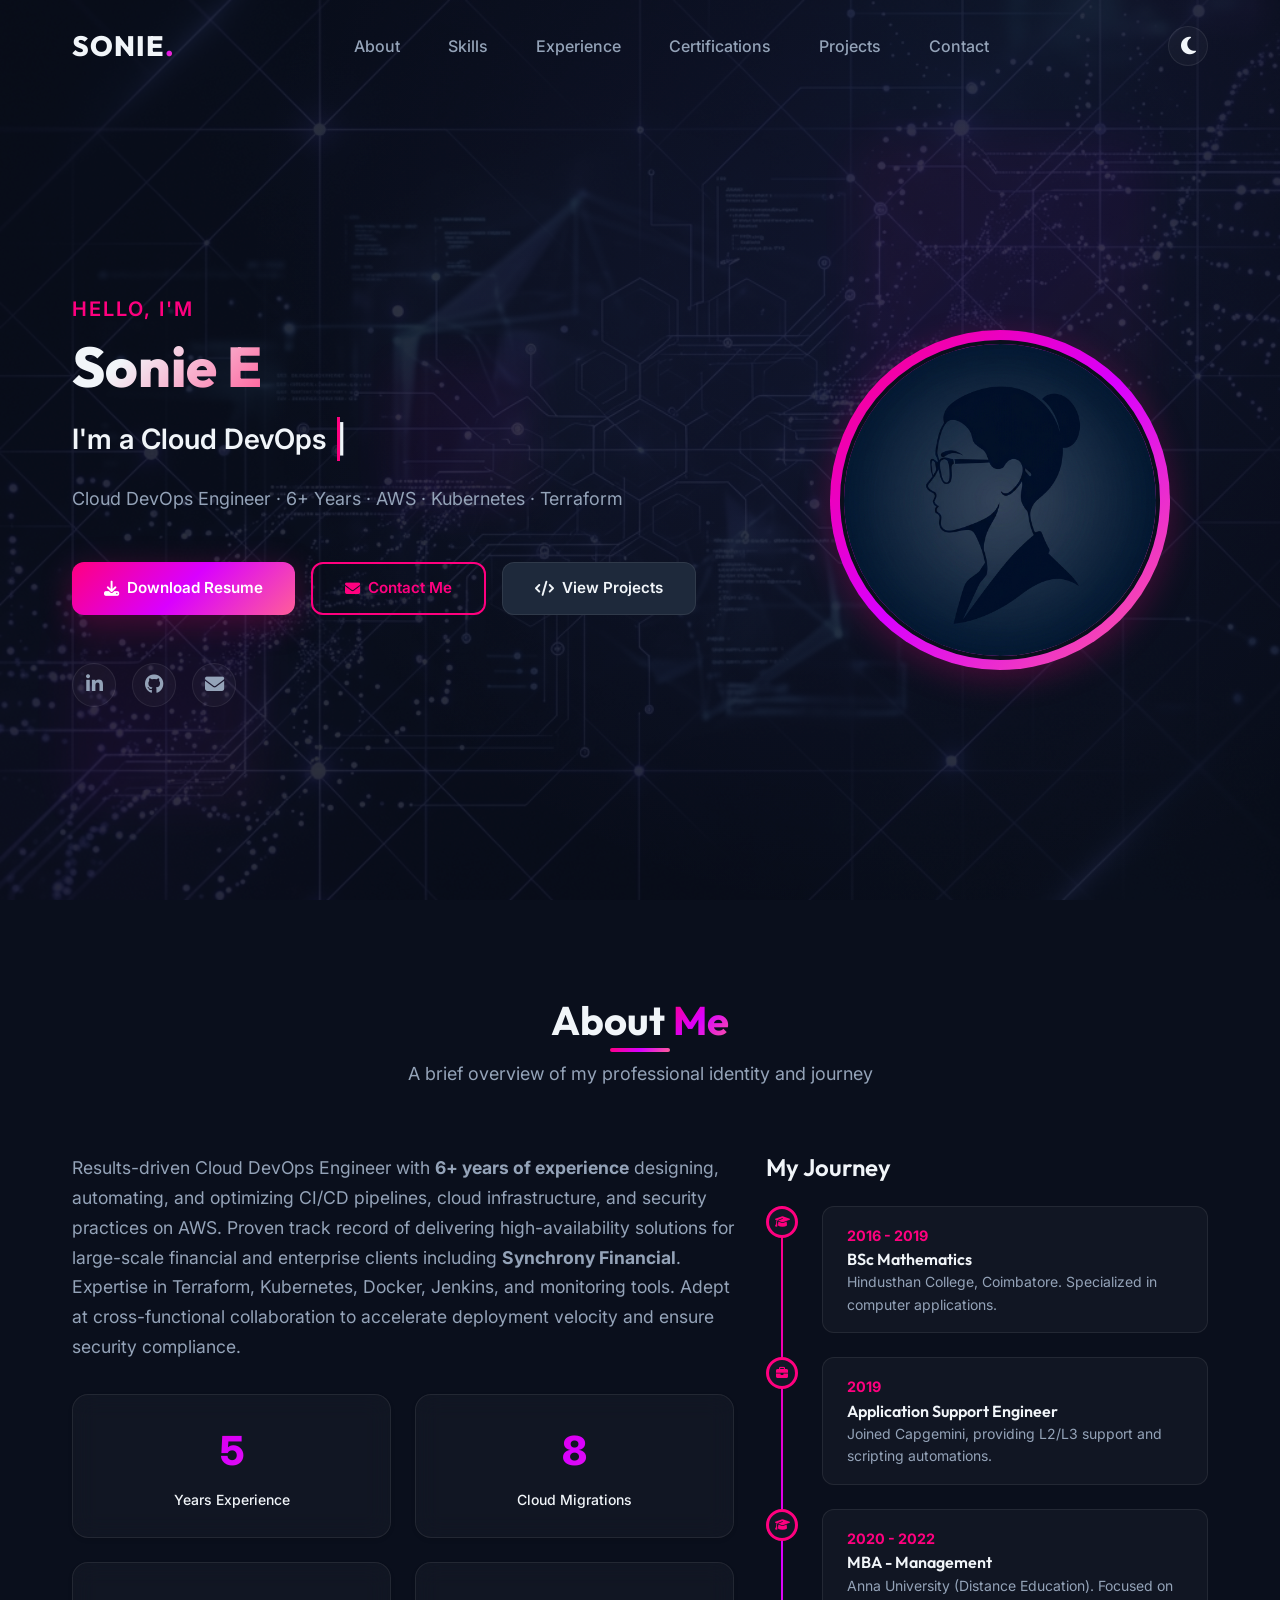
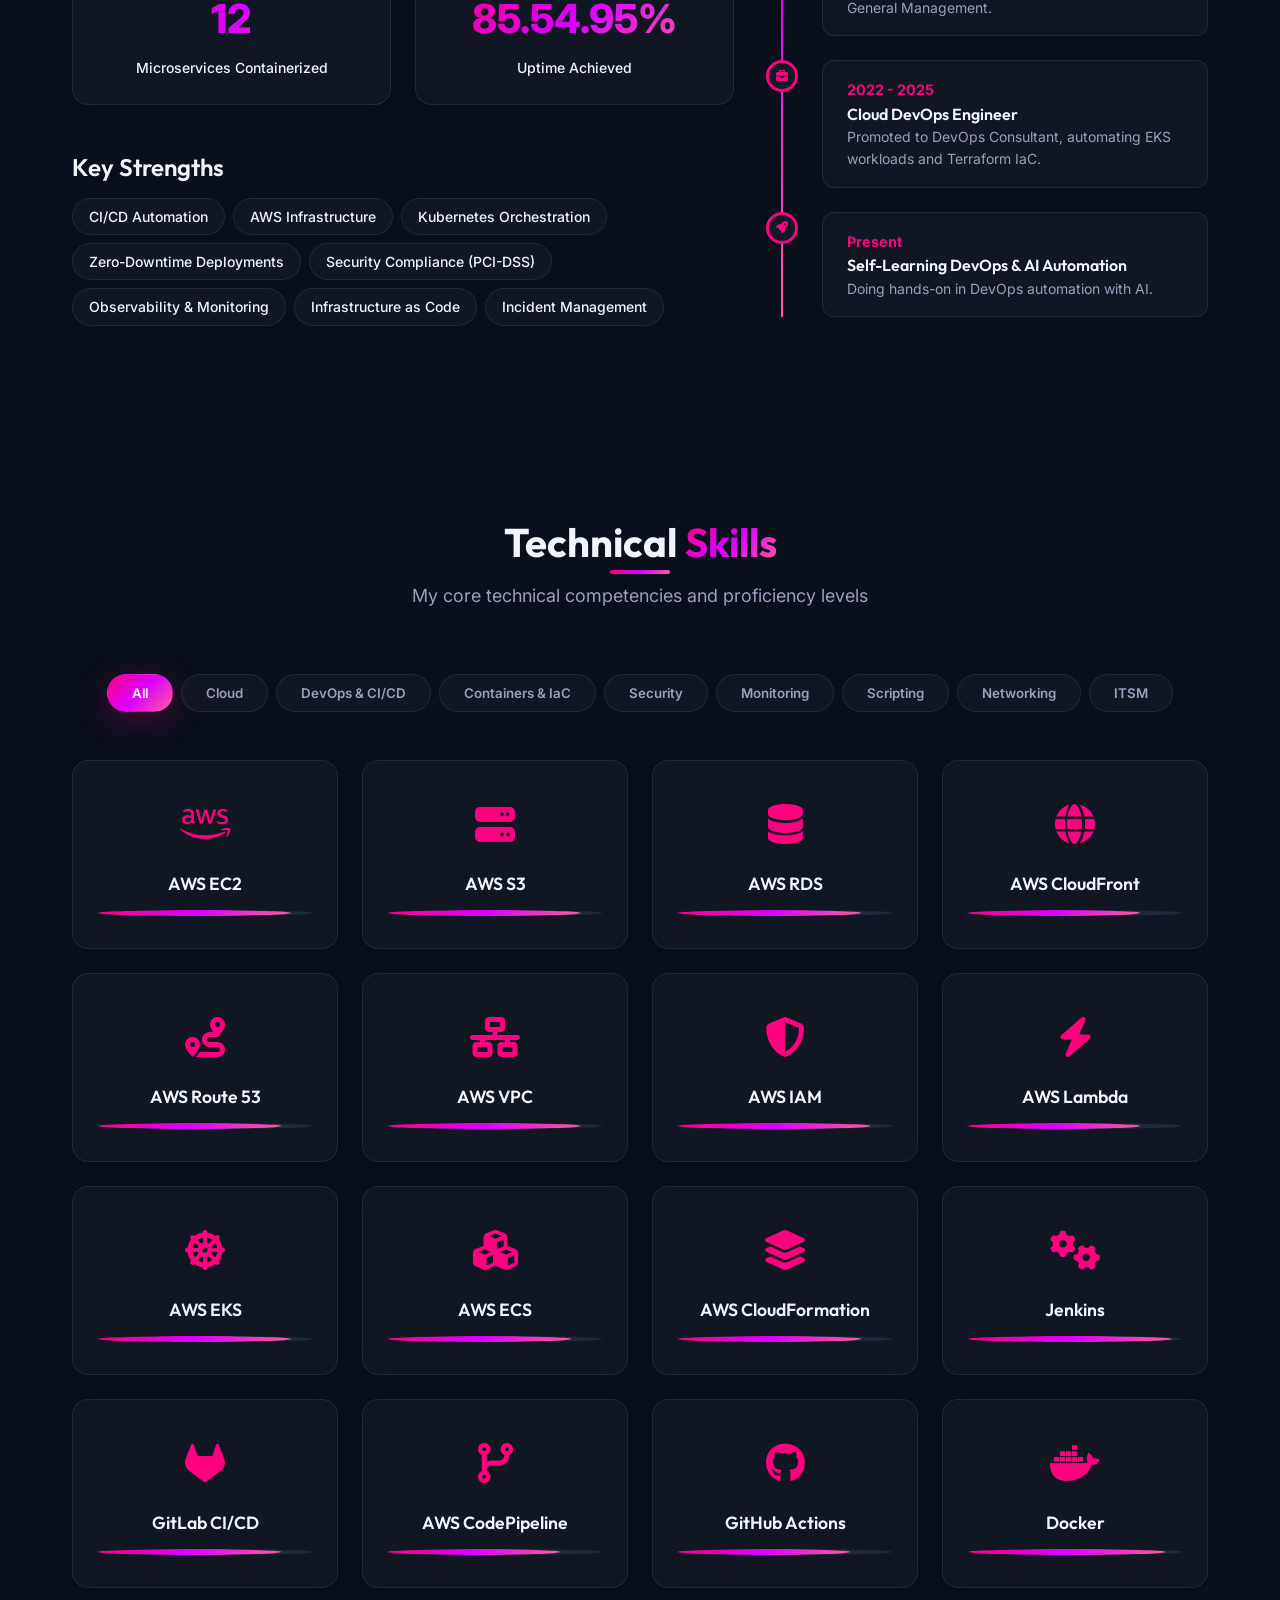
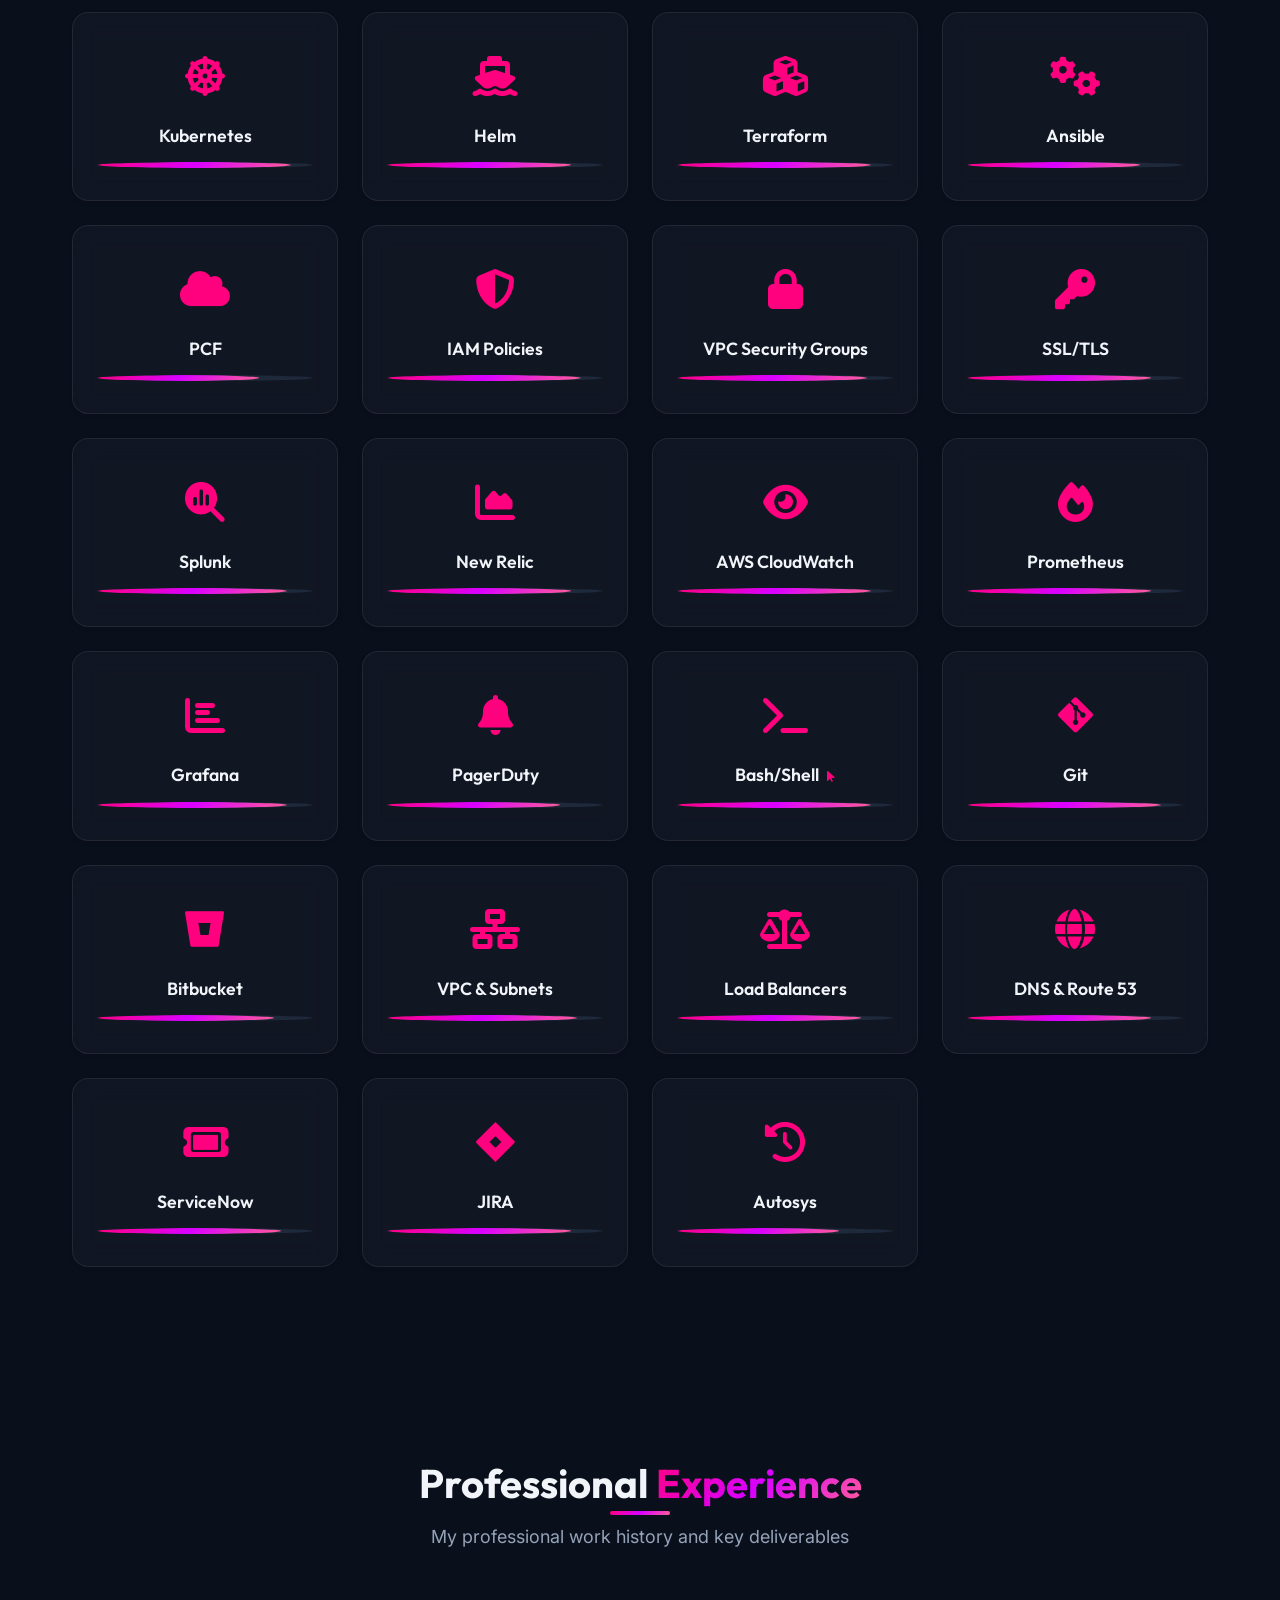
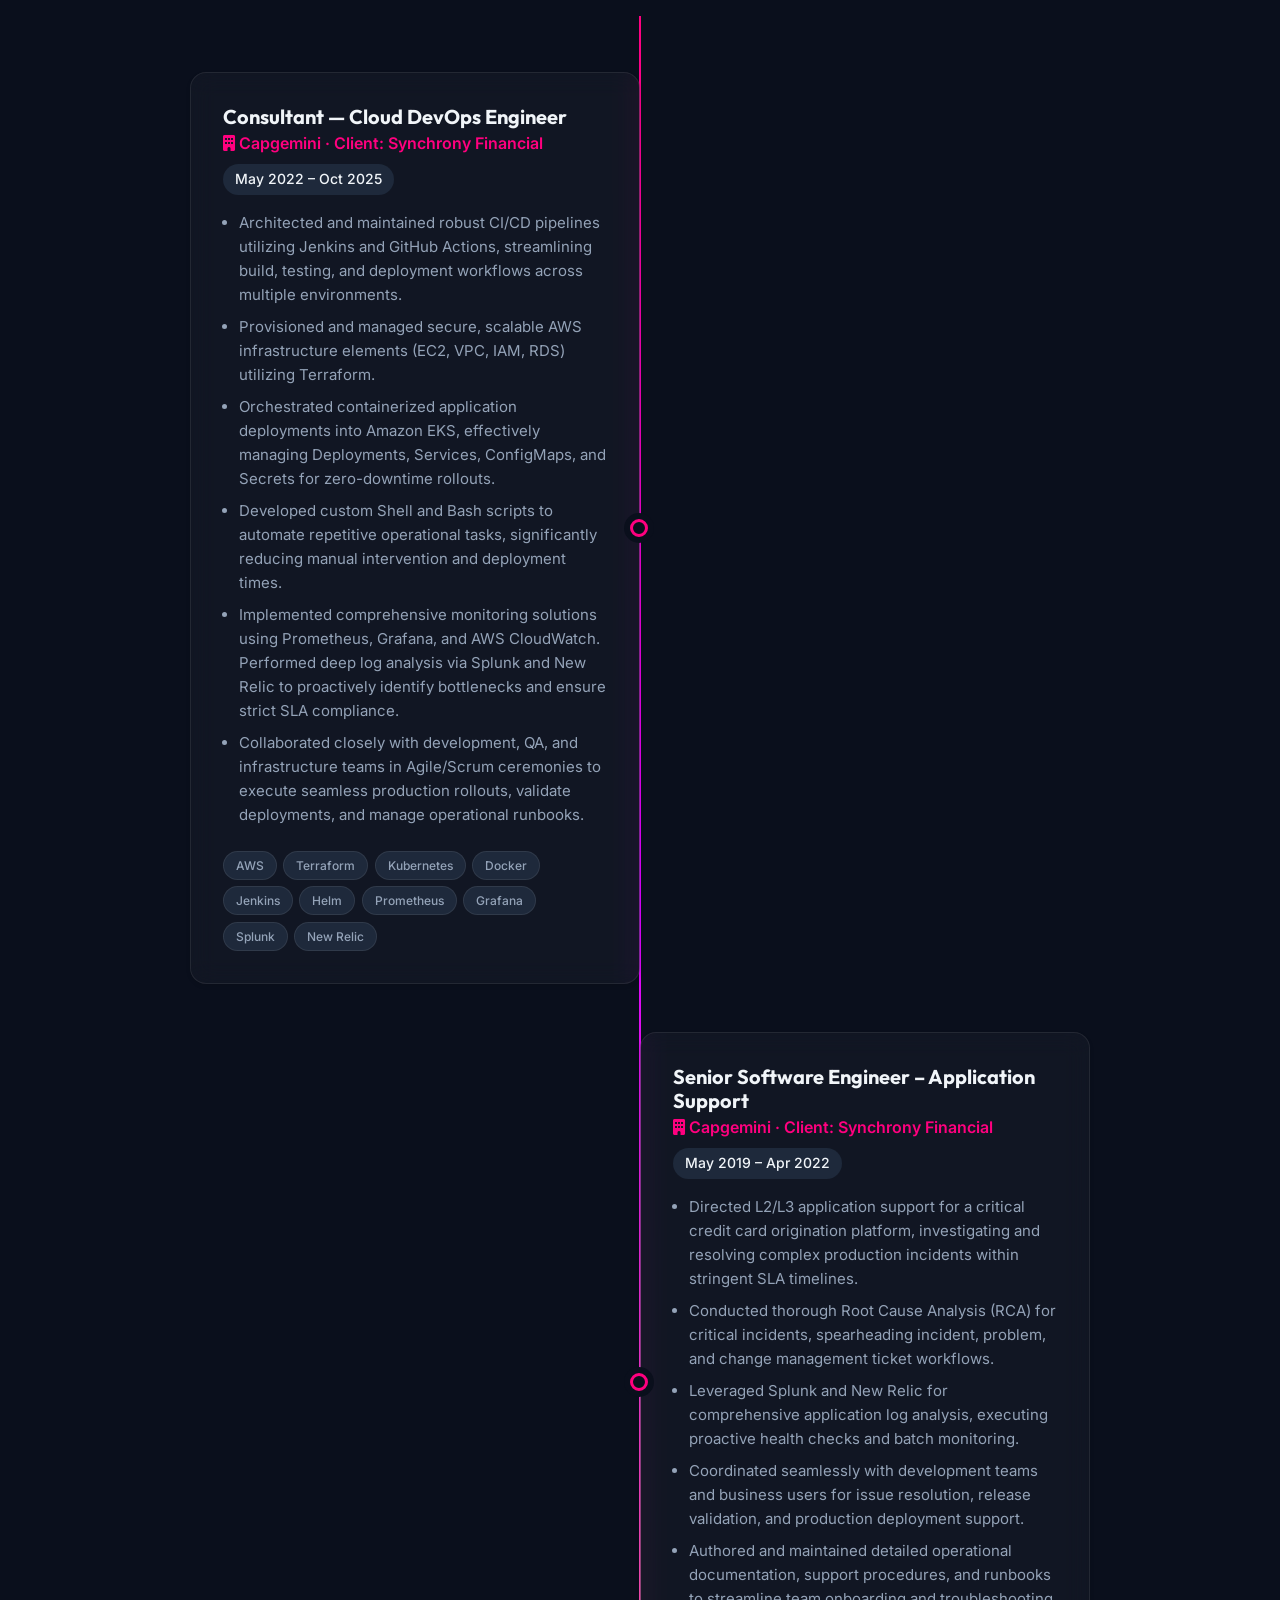
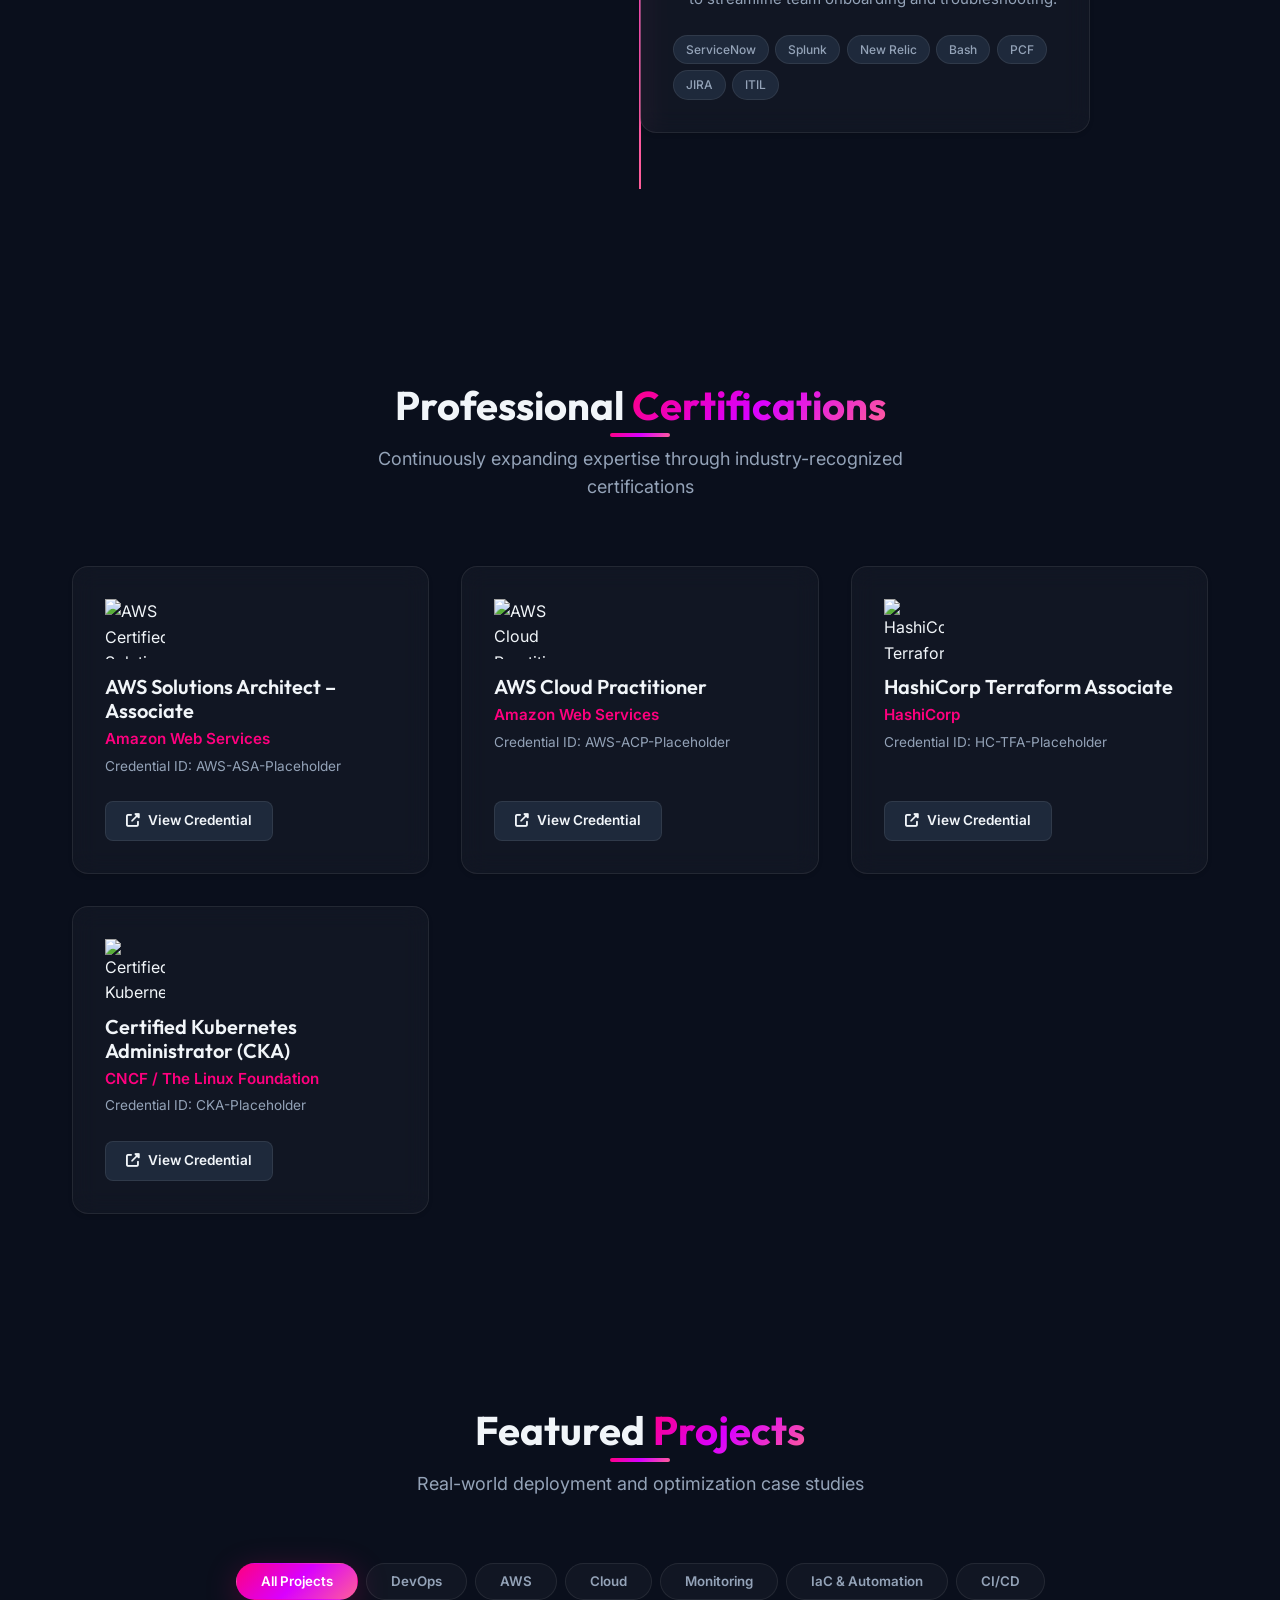
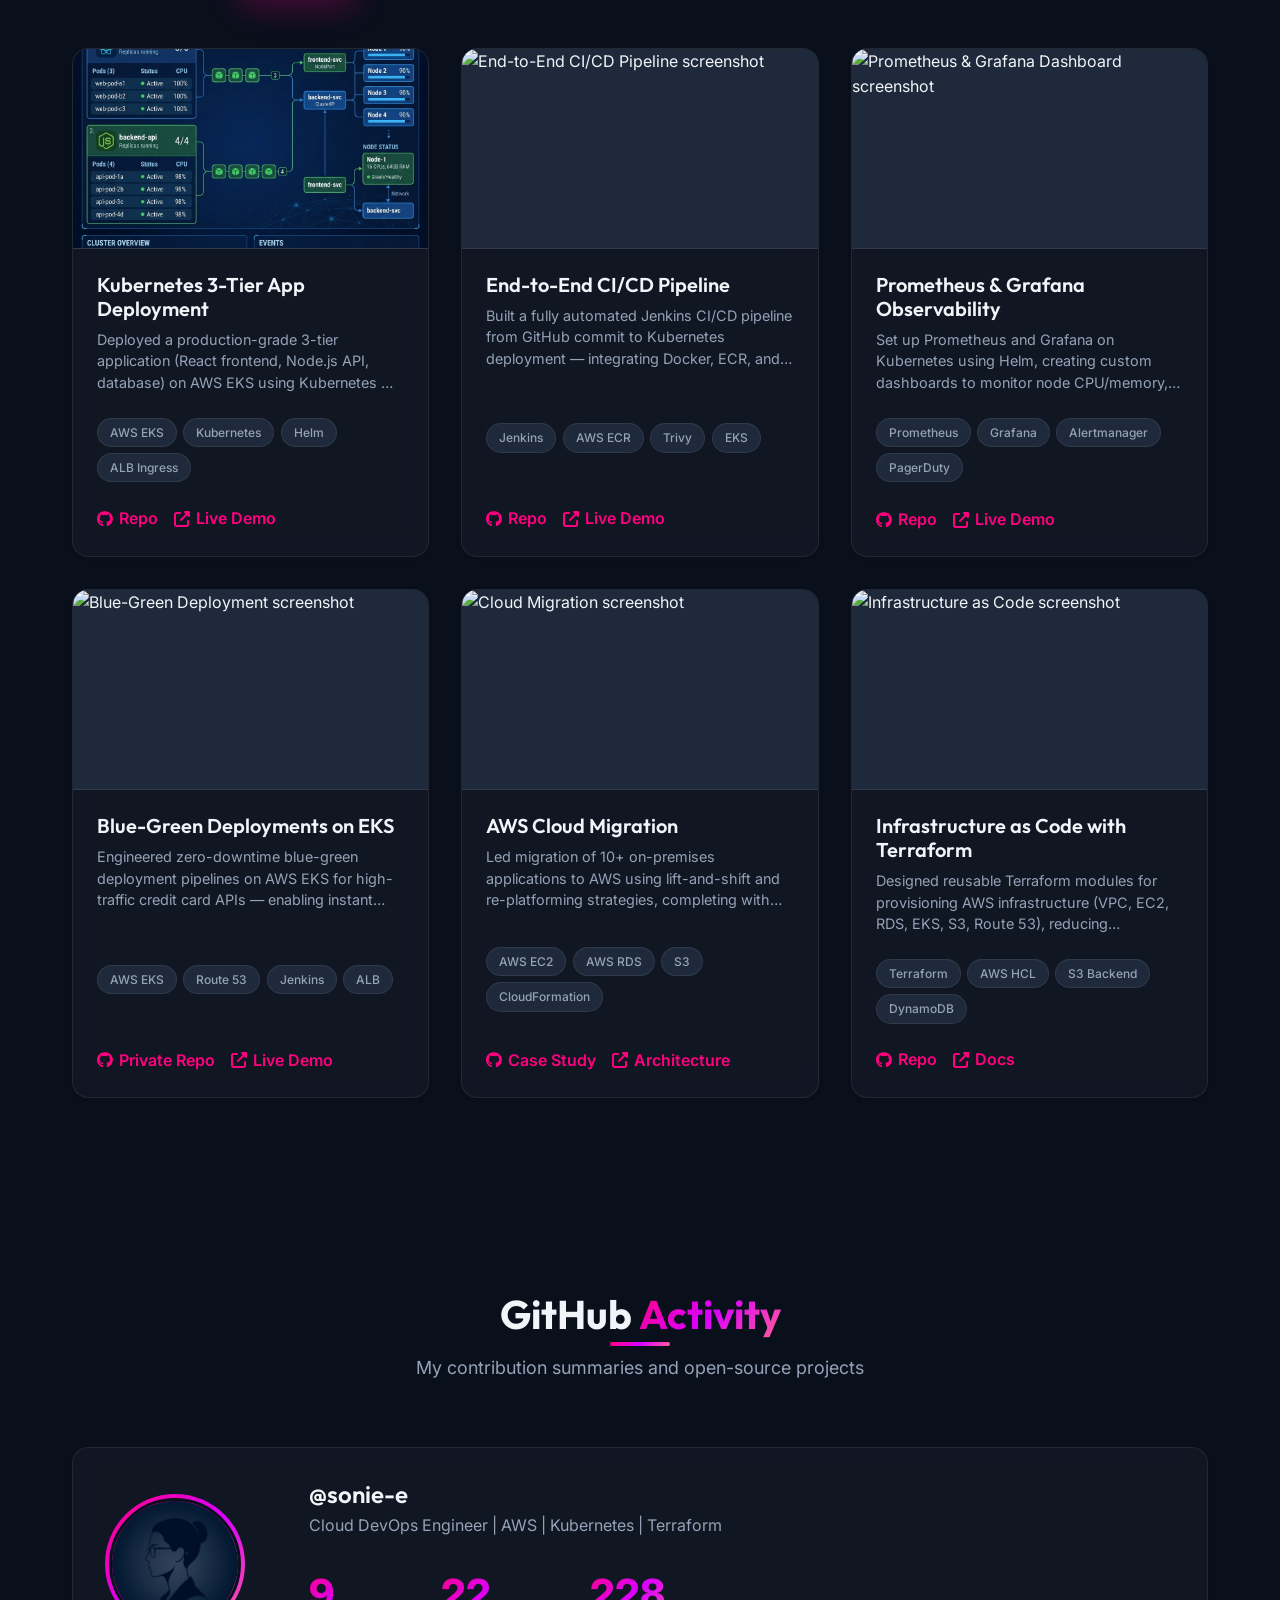
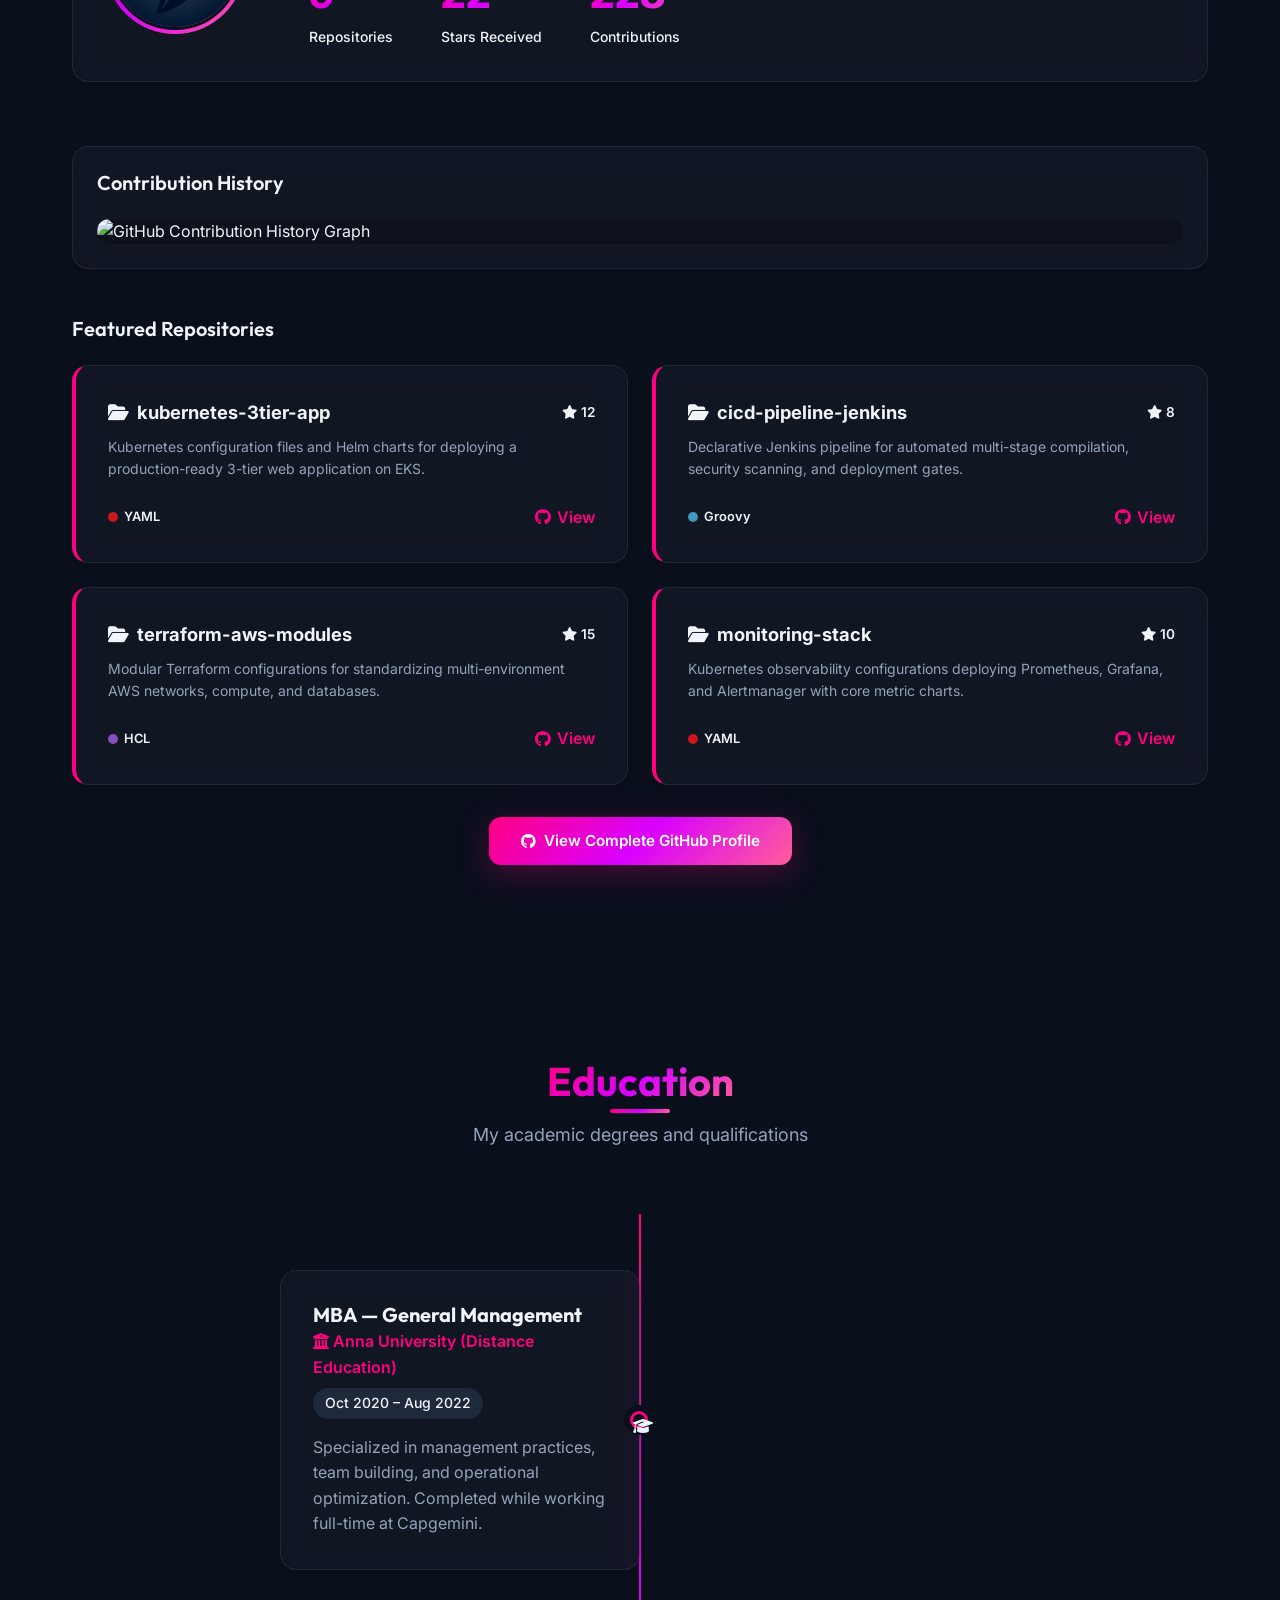
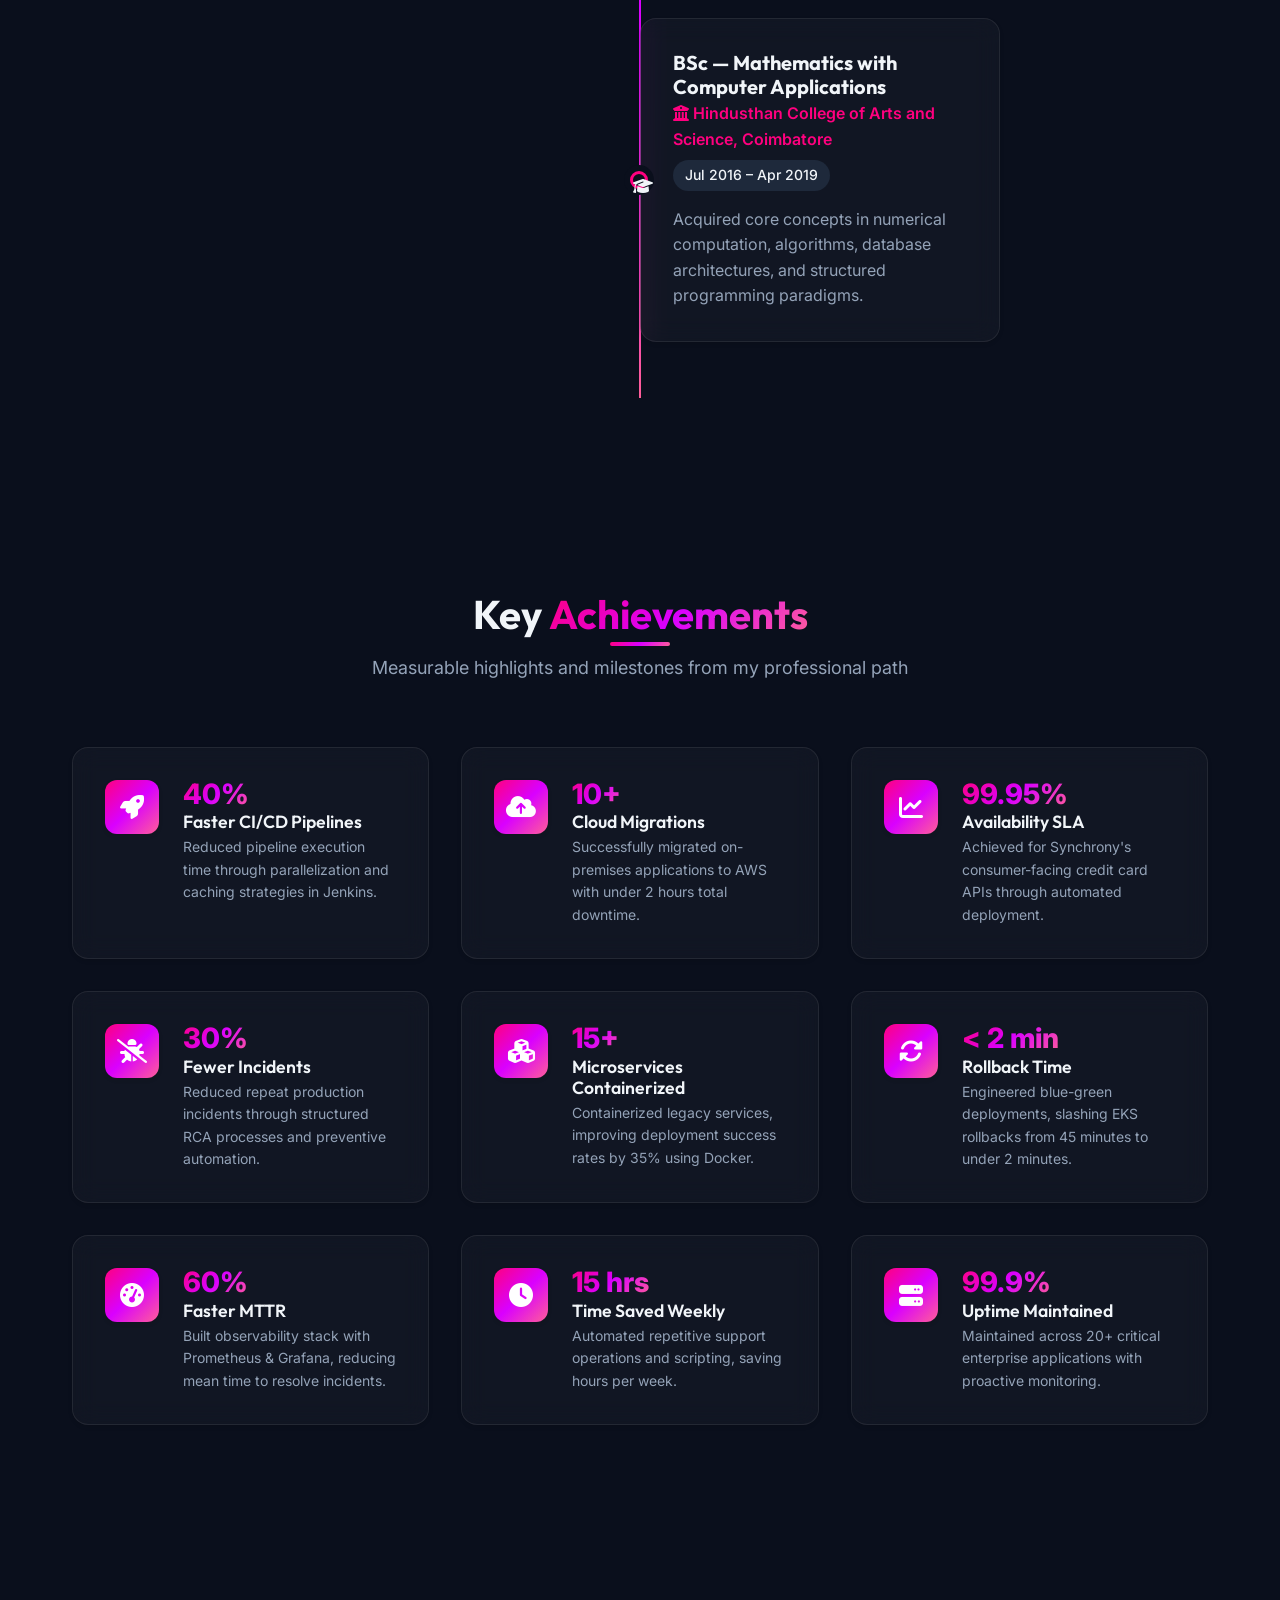
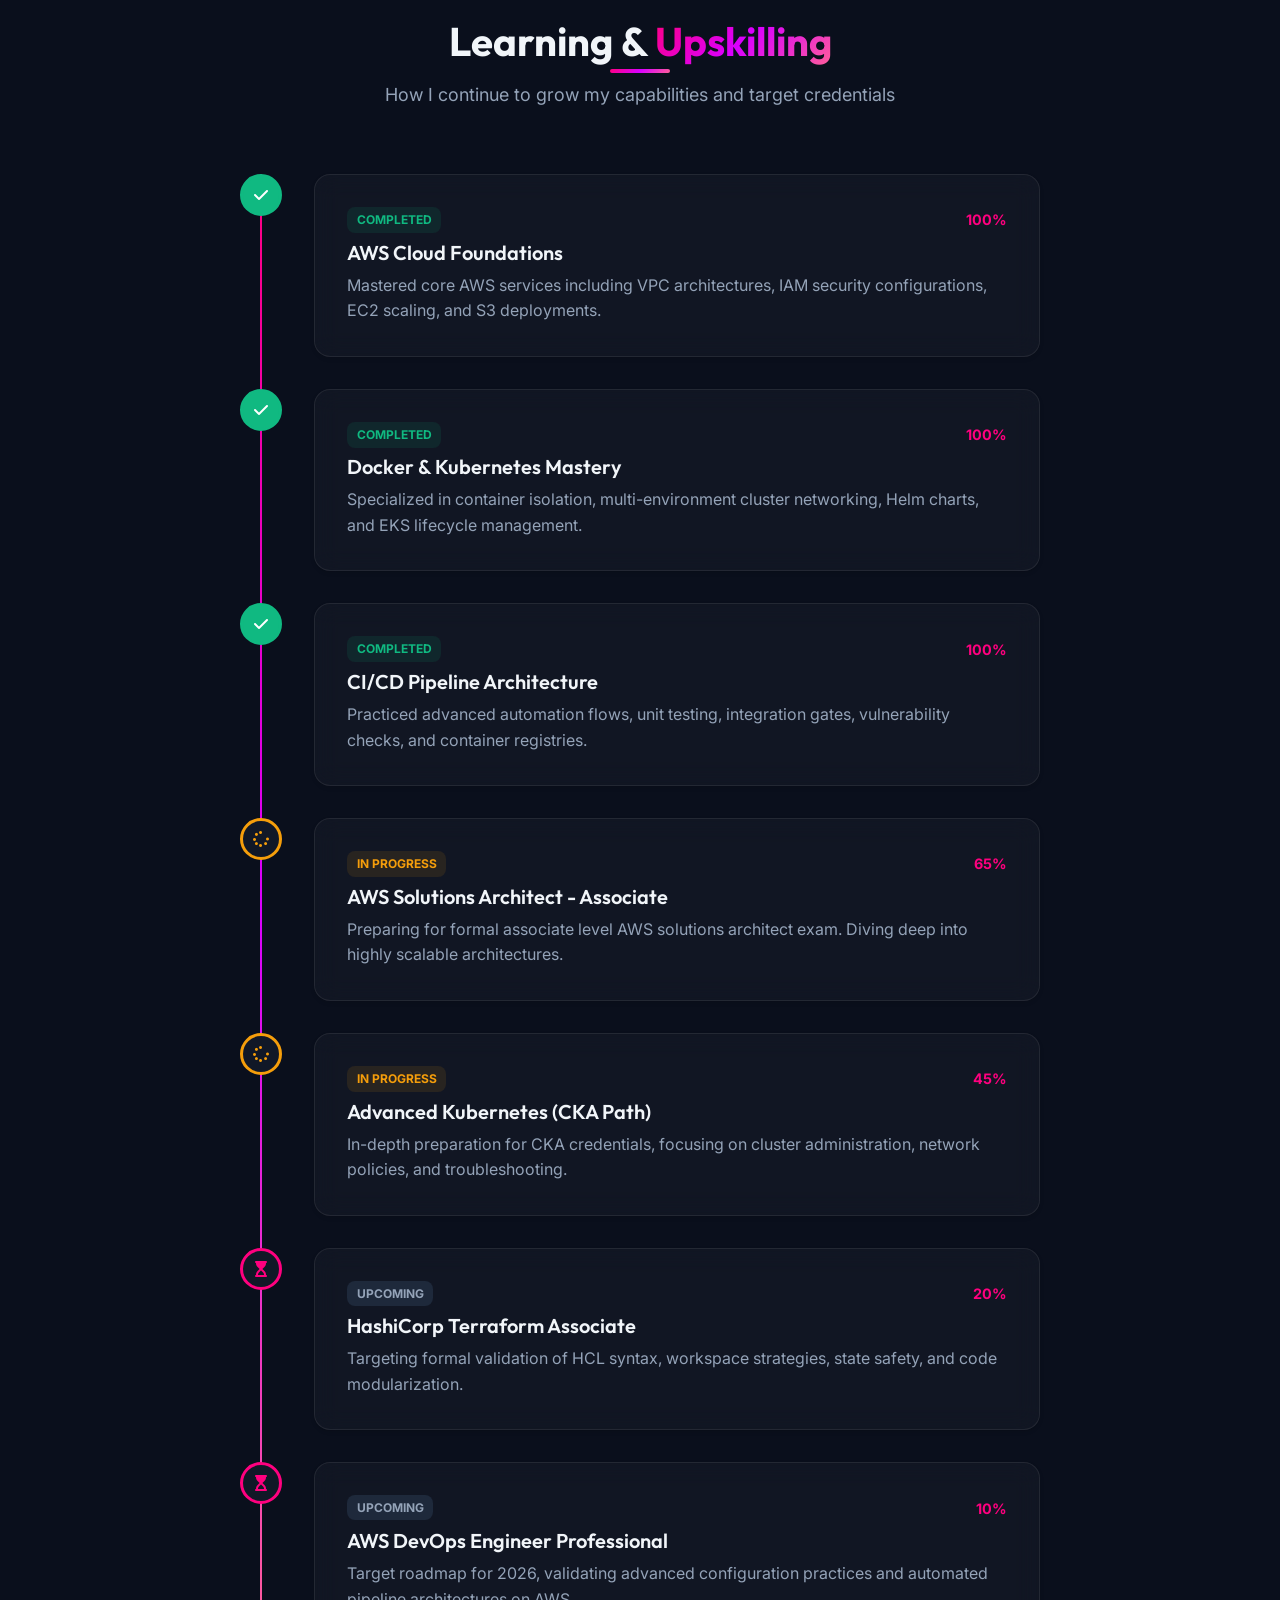
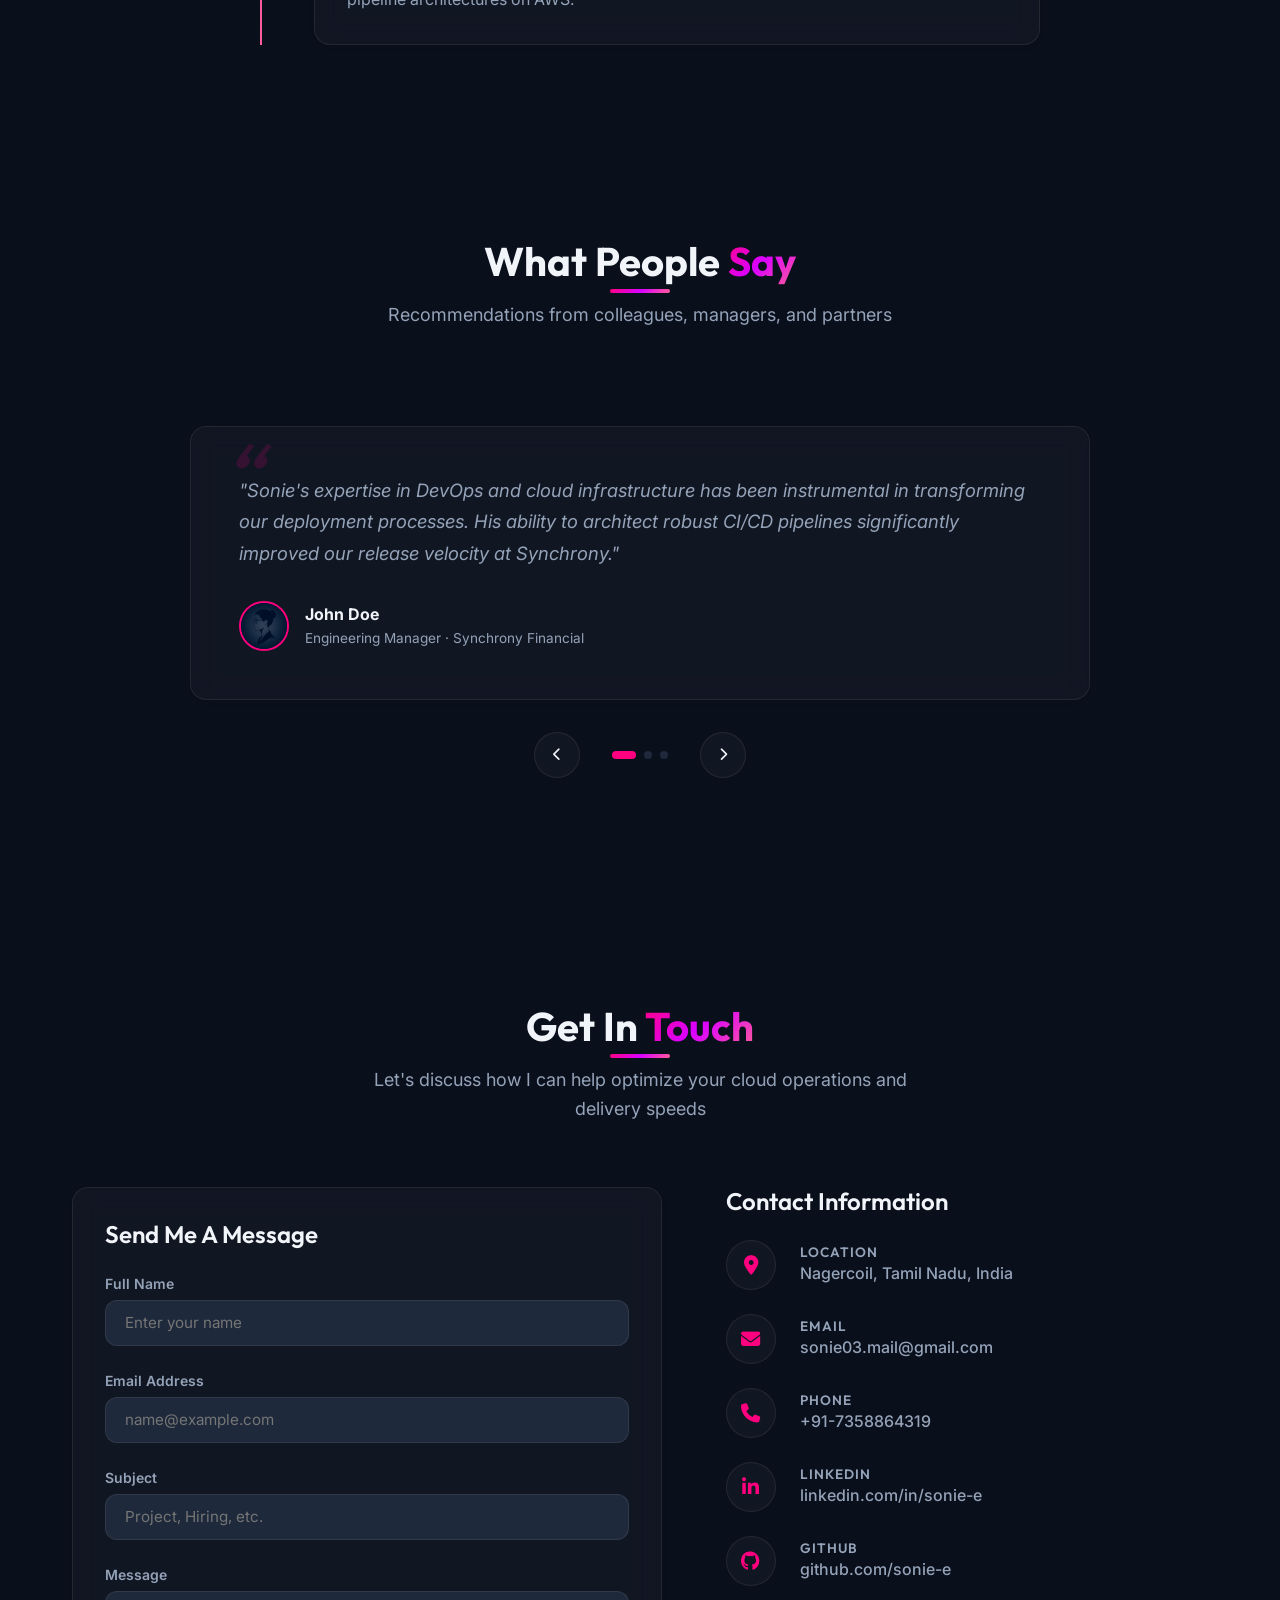
==== index.html @ f174adad "Initial commit of Cloud DevOps Portfolio" ====
<!DOCTYPE html>
<html lang="en" data-theme="dark">
<head>
  <meta charset="UTF-8">
  <meta name="viewport" content="width=device-width, initial-scale=1.0">
  
  <!-- SEO Metadata -->
  <title>Sonie E — Cloud DevOps Engineer | Portfolio</title>
  <meta name="description" content="Results-driven Cloud DevOps Engineer with 6+ years of experience in AWS, Kubernetes, Terraform, and CI/CD automation. Portfolio of Sonie E.">
  <meta name="keywords" content="DevOps Engineer, Cloud Engineer, AWS, Kubernetes, Terraform, CI/CD, Sonie E, Capgemini, Synchrony Financial">
  <meta name="author" content="Sonie E">
  <link rel="canonical" href="https://sonie-e.github.io/">
  
  <!-- Open Graph / Facebook -->
  <meta property="og:type" content="website">
  <meta property="og:url" content="https://sonie-e.github.io/">
  <meta property="og:title" content="Sonie E — Cloud DevOps Engineer | Portfolio">
  <meta property="og:description" content="Results-driven Cloud DevOps Engineer with 6+ years of experience in AWS, Kubernetes, Terraform, and CI/CD automation.">
  <meta property="og:image" content="https://sonie-e.github.io/assets/images/profile/profile-placeholder.png">

  <!-- Twitter -->
  <meta property="twitter:card" content="summary_large_image">
  <meta property="twitter:url" content="https://sonie-e.github.io/">
  <meta property="twitter:title" content="Sonie E — Cloud DevOps Engineer | Portfolio">
  <meta property="twitter:description" content="Results-driven Cloud DevOps Engineer with 6+ years of experience in AWS, Kubernetes, Terraform, and CI/CD automation.">
  <meta property="twitter:image" content="https://sonie-e.github.io/assets/images/profile/profile-placeholder.png">

  <!-- Google Fonts -->
  <link rel="preconnect" href="https://fonts.googleapis.com">
  <link rel="preconnect" href="https://fonts.gstatic.com" crossorigin>
  <link href="https://fonts.googleapis.com/css2?family=Inter:wght@400;500;600&family=Outfit:wght@600;700;800&display=swap" rel="stylesheet">
  
  <!-- Font Awesome CDN -->
  <link rel="stylesheet" href="https://cdnjs.cloudflare.com/ajax/libs/font-awesome/6.5.1/css/all.min.css">
  
  <!-- Main Stylesheet -->
  <link rel="stylesheet" href="style.css">
  
  <!-- JSON-LD Structured Data -->
  <script type="application/ld+json">
  {
    "@context": "https://schema.org",
    "@type": "Person",
    "name": "Sonie E",
    "jobTitle": "Cloud DevOps Engineer",
    "email": "sonie03.mail@gmail.com",
    "telephone": "+91-7358864319",
    "address": {
      "@type": "PostalAddress",
      "addressLocality": "Nagercoil",
      "addressRegion": "Tamil Nadu",
      "addressCountry": "India"
    },
    "url": "https://sonie-e.github.io/",
    "sameAs": [
      "https://linkedin.com/in/sonie-e",
      "https://github.com/sonie-e"
    ]
  }
  </script>
</head>
<body class="loading">

  <!-- ===== LOADER ===== -->
  <div id="loader">
    <div class="loader-spinner"></div>
  </div>

  <!-- ===== NAVBAR ===== -->
  <header>
    <nav id="navbar" class="navbar">
      <div class="nav-container">
        <!-- EDIT: Update logo brand if necessary -->
        <a href="#hero" class="nav-logo">SONIE<span class="accent-text">.</span></a>
        
        <div class="nav-links" id="nav-links">
          <a href="#about" class="nav-link">About</a>
          <a href="#skills" class="nav-link">Skills</a>
          <a href="#experience" class="nav-link">Experience</a>
          <a href="#certifications" class="nav-link">Certifications</a>
          <a href="#projects" class="nav-link">Projects</a>
          <a href="#contact" class="nav-link">Contact</a>
        </div>
        
        <div style="display: flex; align-items: center; gap: 1rem;">
          <button class="theme-toggle" id="theme-toggle" aria-label="Toggle theme">
            <i class="fas fa-moon"></i>
          </button>
          
          <button class="hamburger" id="hamburger" aria-label="Toggle menu">
            <span></span>
            <span></span>
            <span></span>
          </button>
        </div>
      </div>
    </nav>
  </header>

  <main>
    <!-- ===== SECTION 1: HERO (#hero) ===== -->
    <section id="hero" class="hero">
      <!-- REPLACE: Hero Section tech-themed background pattern -->
      <div class="hero-bg">
        <img src="assets/images/backgrounds/hero-bg.png" alt="Hero background grid pattern" loading="eager">
      </div>
      
      <!-- Decorative floating glow shapes -->
      <div class="floating-shape shape-1"></div>
      <div class="floating-shape shape-2"></div>
      <div class="floating-shape shape-3"></div>
      
      <div class="container hero-container">
        <div class="hero-content reveal-left">
          <p class="hero-greeting">Hello, I'm</p>
          <h1 class="hero-name">Sonie E</h1>
          
          <div class="typing-wrapper">
            <span class="typing-prefix">I'm a </span>
            <span id="typed-text"></span>
            <span id="cursor" class="cursor">|</span>
          </div>
          
          <!-- EDIT: Tagline details -->
          <p class="hero-tagline">Cloud DevOps Engineer · 6+ Years · AWS · Kubernetes · Terraform</p>
          
          <div class="hero-cta">
            <!-- EDIT: Replace with actual Resume PDF link -->
            <a href="assets/resume/Resume.pdf" download="Sonie_E_Resume.pdf" class="btn btn-primary" id="btn-resume">
              <i class="fas fa-download"></i> Download Resume
            </a>
            <a href="#contact" class="btn btn-outline">
              <i class="fas fa-envelope"></i> Contact Me
            </a>
            <a href="#projects" class="btn btn-secondary">
              <i class="fas fa-code"></i> View Projects
            </a>
          </div>
          
          <div class="hero-social">
            <!-- EDIT: Replace with your actual URLs -->
            <a href="https://linkedin.com/in/sonie-e" target="_blank" rel="noopener noreferrer" class="social-link" aria-label="LinkedIn">
              <i class="fab fa-linkedin-in"></i>
            </a>
            <a href="https://github.com/sonie-e" target="_blank" rel="noopener noreferrer" class="social-link" aria-label="GitHub">
              <i class="fab fa-github"></i>
            </a>
            <a href="mailto:sonie03.mail@gmail.com" class="social-link" aria-label="Email">
              <i class="fas fa-envelope"></i>
            </a>
          </div>
        </div>
        
        <div class="hero-image-wrapper reveal-right">
          <!-- REPLACE: Profile photo (500x500px recommended) -->
          <div class="hero-image-container">
            <img src="assets/images/profile/profile-placeholder.png" alt="Sonie E - Cloud DevOps Engineer Profile" class="hero-image">
          </div>
        </div>
      </div>
    </section>

    <!-- ===== SECTION 2: ABOUT (#about) ===== -->
    <section id="about" class="section">
      <div class="container">
        <div class="section-header reveal">
          <h2 class="section-title">About <span class="accent-text">Me</span></h2>
          <p class="section-subtitle">A brief overview of my professional identity and journey</p>
        </div>
        
        <div class="grid about-grid">
          <div class="about-info reveal-left">
            <p class="about-summary">
              Results-driven Cloud DevOps Engineer with <strong>6+ years of experience</strong> designing, automating, and optimizing CI/CD pipelines, cloud infrastructure, and security practices on AWS. Proven track record of delivering high-availability solutions for large-scale financial and enterprise clients including <strong>Synchrony Financial</strong>. Expertise in Terraform, Kubernetes, Docker, Jenkins, and monitoring tools. Adept at cross-functional collaboration to accelerate deployment velocity and ensure security compliance.
            </p>
            
            <div class="grid stats-grid">
              <div class="glass-card stat-card">
                <span class="stat-number accent-text" data-target="6">0</span>
                <span class="stat-label">Years Experience</span>
              </div>
              <div class="glass-card stat-card">
                <span class="stat-number accent-text" data-target="10">0</span>
                <span class="stat-label">Cloud Migrations</span>
              </div>
              <div class="glass-card stat-card">
                <span class="stat-number accent-text" data-target="15">0</span>
                <span class="stat-label">Microservices Containerized</span>
              </div>
              <div class="glass-card stat-card">
                <span class="stat-number accent-text" data-target="99" data-suffix=".95%">0</span>
                <span class="stat-label">Uptime Achieved</span>
              </div>
            </div>
            
            <div class="strengths-wrapper">
              <h3>Key Strengths</h3>
              <div class="strengths-badges">
                <span class="strength-tag">CI/CD Automation</span>
                <span class="strength-tag">AWS Infrastructure</span>
                <span class="strength-tag">Kubernetes Orchestration</span>
                <span class="strength-tag">Zero-Downtime Deployments</span>
                <span class="strength-tag">Security Compliance (PCI-DSS)</span>
                <span class="strength-tag">Observability & Monitoring</span>
                <span class="strength-tag">Infrastructure as Code</span>
                <span class="strength-tag">Incident Management</span>
              </div>
            </div>
          </div>
          
          <div class="journey-wrapper reveal-right">
            <h3>My Journey</h3>
            <div class="journey-path">
              <!-- Node 1 -->
              <div class="journey-node">
                <div class="journey-dot"><i class="fas fa-graduation-cap"></i></div>
                <div class="journey-content">
                  <span class="journey-year">2016 - 2019</span>
                  <h4 class="journey-title">BSc Mathematics</h4>
                  <p class="journey-desc">Hindusthan College, Coimbatore. Specialized in computer applications.</p>
                </div>
              </div>
              <!-- Node 2 -->
              <div class="journey-node">
                <div class="journey-dot"><i class="fas fa-briefcase"></i></div>
                <div class="journey-content">
                  <span class="journey-year">2019</span>
                  <h4 class="journey-title">Application Support Engineer</h4>
                  <p class="journey-desc">Joined Capgemini, providing L2/L3 support and scripting automations.</p>
                </div>
              </div>
              <!-- Node 3 -->
              <div class="journey-node">
                <div class="journey-dot"><i class="fas fa-graduation-cap"></i></div>
                <div class="journey-content">
                  <span class="journey-year">2020 - 2022</span>
                  <h4 class="journey-title">MBA - Management</h4>
                  <p class="journey-desc">Anna University (Distance Education). Focused on General Management.</p>
                </div>
              </div>
              <!-- Node 4 -->
              <div class="journey-node">
                <div class="journey-dot"><i class="fas fa-briefcase"></i></div>
                <div class="journey-content">
                  <span class="journey-year">2022 - 2025</span>
                  <h4 class="journey-title">Cloud DevOps Engineer</h4>
                  <p class="journey-desc">Promoted to DevOps Consultant, automating EKS workloads and Terraform IaC.</p>
                </div>
              </div>
              <!-- Node 5 -->
              <div class="journey-node">
                <div class="journey-dot"><i class="fas fa-rocket"></i></div>
                <div class="journey-content">
                  <span class="journey-year">Present</span>
                  <h4 class="journey-title">Self-Learning DevOps & AI Automation</h4>
                  <p class="journey-desc">Doing hands-on in DevOps automation with AI.</p>
                </div>
              </div>
            </div>
          </div>
        </div>
      </div>
    </section>

    <!-- ===== SECTION 3: SKILLS (#skills) ===== -->
    <section id="skills" class="section">
      <div class="container">
        <div class="section-header reveal">
          <h2 class="section-title">Technical <span class="accent-text">Skills</span></h2>
          <p class="section-subtitle">My core technical competencies and proficiency levels</p>
        </div>
        
        <div class="skills-filter reveal">
          <!-- EDIT: Tabs can be customized -->
          <button class="filter-btn active" data-filter="all">All</button>
          <button class="filter-btn" data-filter="cloud">Cloud</button>
          <button class="filter-btn" data-filter="devops">DevOps & CI/CD</button>
          <button class="filter-btn" data-filter="containers">Containers & IaC</button>
          <button class="filter-btn" data-filter="security">Security</button>
          <button class="filter-btn" data-filter="monitoring">Monitoring</button>
          <button class="filter-btn" data-filter="scripting">Scripting</button>
          <button class="filter-btn" data-filter="networking">Networking</button>
          <button class="filter-btn" data-filter="itsm">ITSM</button>
        </div>
        
        <div class="grid skills-grid reveal">
          <!-- CLOUD PLATFORMS -->
          <div class="glass-card skill-card" data-category="cloud">
            <div class="skill-icon"><i class="fab fa-aws"></i></div>
            <h4 class="skill-name">AWS EC2</h4>
            <div class="skill-progress-wrapper">
              <div class="skill-progress-fill" data-progress="90"></div>
            </div>
          </div>
          <div class="glass-card skill-card" data-category="cloud">
            <div class="skill-icon"><i class="fas fa-server"></i></div>
            <h4 class="skill-name">AWS S3</h4>
            <div class="skill-progress-wrapper">
              <div class="skill-progress-fill" data-progress="90"></div>
            </div>
          </div>
          <div class="glass-card skill-card" data-category="cloud">
            <div class="skill-icon"><i class="fas fa-database"></i></div>
            <h4 class="skill-name">AWS RDS</h4>
            <div class="skill-progress-wrapper">
              <div class="skill-progress-fill" data-progress="85"></div>
            </div>
          </div>
          <div class="glass-card skill-card" data-category="cloud">
            <div class="skill-icon"><i class="fas fa-globe"></i></div>
            <h4 class="skill-name">AWS CloudFront</h4>
            <div class="skill-progress-wrapper">
              <div class="skill-progress-fill" data-progress="80"></div>
            </div>
          </div>
          <div class="glass-card skill-card" data-category="cloud">
            <div class="skill-icon"><i class="fas fa-route"></i></div>
            <h4 class="skill-name">AWS Route 53</h4>
            <div class="skill-progress-wrapper">
              <div class="skill-progress-fill" data-progress="85"></div>
            </div>
          </div>
          <div class="glass-card skill-card" data-category="cloud">
            <div class="skill-icon"><i class="fas fa-network-wired"></i></div>
            <h4 class="skill-name">AWS VPC</h4>
            <div class="skill-progress-wrapper">
              <div class="skill-progress-fill" data-progress="90"></div>
            </div>
          </div>
          <div class="glass-card skill-card" data-category="cloud">
            <div class="skill-icon"><i class="fas fa-shield-halved"></i></div>
            <h4 class="skill-name">AWS IAM</h4>
            <div class="skill-progress-wrapper">
              <div class="skill-progress-fill" data-progress="90"></div>
            </div>
          </div>
          <div class="glass-card skill-card" data-category="cloud">
            <div class="skill-icon"><i class="fas fa-bolt"></i></div>
            <h4 class="skill-name">AWS Lambda</h4>
            <div class="skill-progress-wrapper">
              <div class="skill-progress-fill" data-progress="80"></div>
            </div>
          </div>
          <div class="glass-card skill-card" data-category="cloud">
            <div class="skill-icon"><i class="fas fa-dharmachakra"></i></div>
            <h4 class="skill-name">AWS EKS</h4>
            <div class="skill-progress-wrapper">
              <div class="skill-progress-fill" data-progress="90"></div>
            </div>
          </div>
          <div class="glass-card skill-card" data-category="cloud">
            <div class="skill-icon"><i class="fas fa-cubes"></i></div>
            <h4 class="skill-name">AWS ECS</h4>
            <div class="skill-progress-wrapper">
              <div class="skill-progress-fill" data-progress="85"></div>
            </div>
          </div>
          <div class="glass-card skill-card" data-category="cloud">
            <div class="skill-icon"><i class="fas fa-layer-group"></i></div>
            <h4 class="skill-name">AWS CloudFormation</h4>
            <div class="skill-progress-wrapper">
              <div class="skill-progress-fill" data-progress="85"></div>
            </div>
          </div>
          
          <!-- DEVOPS & CI/CD -->
          <div class="glass-card skill-card" data-category="devops">
            <div class="skill-icon"><i class="fas fa-gears"></i></div>
            <h4 class="skill-name">Jenkins</h4>
            <div class="skill-progress-wrapper">
              <div class="skill-progress-fill" data-progress="95"></div>
            </div>
          </div>
          <div class="glass-card skill-card" data-category="devops">
            <div class="skill-icon"><i class="fab fa-gitlab"></i></div>
            <h4 class="skill-name">GitLab CI/CD</h4>
            <div class="skill-progress-wrapper">
              <div class="skill-progress-fill" data-progress="85"></div>
            </div>
          </div>
          <div class="glass-card skill-card" data-category="devops">
            <div class="skill-icon"><i class="fas fa-code-branch"></i></div>
            <h4 class="skill-name">AWS CodePipeline</h4>
            <div class="skill-progress-wrapper">
              <div class="skill-progress-fill" data-progress="80"></div>
            </div>
          </div>
          <div class="glass-card skill-card" data-category="devops">
            <div class="skill-icon"><i class="fab fa-github"></i></div>
            <h4 class="skill-name">GitHub Actions</h4>
            <div class="skill-progress-wrapper">
              <div class="skill-progress-fill" data-progress="80"></div>
            </div>
          </div>

          <!-- CONTAINERS & IAC -->
          <div class="glass-card skill-card" data-category="containers">
            <div class="skill-icon"><i class="fab fa-docker"></i></div>
            <h4 class="skill-name">Docker</h4>
            <div class="skill-progress-wrapper">
              <div class="skill-progress-fill" data-progress="92"></div>
            </div>
          </div>
          <div class="glass-card skill-card" data-category="containers">
            <div class="skill-icon"><i class="fas fa-dharmachakra"></i></div>
            <h4 class="skill-name">Kubernetes</h4>
            <div class="skill-progress-wrapper">
              <div class="skill-progress-fill" data-progress="90"></div>
            </div>
          </div>
          <div class="glass-card skill-card" data-category="containers">
            <div class="skill-icon"><i class="fas fa-ship"></i></div>
            <h4 class="skill-name">Helm</h4>
            <div class="skill-progress-wrapper">
              <div class="skill-progress-fill" data-progress="85"></div>
            </div>
          </div>
          <div class="glass-card skill-card" data-category="containers">
            <div class="skill-icon"><i class="fas fa-cubes"></i></div>
            <h4 class="skill-name">Terraform</h4>
            <div class="skill-progress-wrapper">
              <div class="skill-progress-fill" data-progress="90"></div>
            </div>
          </div>
          <div class="glass-card skill-card" data-category="containers">
            <div class="skill-icon"><i class="fas fa-gears"></i></div>
            <h4 class="skill-name">Ansible</h4>
            <div class="skill-progress-wrapper">
              <div class="skill-progress-fill" data-progress="80"></div>
            </div>
          </div>
          <div class="glass-card skill-card" data-category="containers">
            <div class="skill-icon"><i class="fas fa-cloud"></i></div>
            <h4 class="skill-name">PCF</h4>
            <div class="skill-progress-wrapper">
              <div class="skill-progress-fill" data-progress="75"></div>
            </div>
          </div>

          <!-- SECURITY -->
          <div class="glass-card skill-card" data-category="security">
            <div class="skill-icon"><i class="fas fa-shield-halved"></i></div>
            <h4 class="skill-name">IAM Policies</h4>
            <div class="skill-progress-wrapper">
              <div class="skill-progress-fill" data-progress="90"></div>
            </div>
          </div>
          <div class="glass-card skill-card" data-category="security">
            <div class="skill-icon"><i class="fas fa-lock"></i></div>
            <h4 class="skill-name">VPC Security Groups</h4>
            <div class="skill-progress-wrapper">
              <div class="skill-progress-fill" data-progress="88"></div>
            </div>
          </div>
          <div class="glass-card skill-card" data-category="security">
            <div class="skill-icon"><i class="fas fa-key"></i></div>
            <h4 class="skill-name">SSL/TLS</h4>
            <div class="skill-progress-wrapper">
              <div class="skill-progress-fill" data-progress="85"></div>
            </div>
          </div>

          <!-- MONITORING -->
          <div class="glass-card skill-card" data-category="monitoring">
            <div class="skill-icon"><i class="fas fa-magnifying-glass-chart"></i></div>
            <h4 class="skill-name">Splunk</h4>
            <div class="skill-progress-wrapper">
              <div class="skill-progress-fill" data-progress="88"></div>
            </div>
          </div>
          <div class="glass-card skill-card" data-category="monitoring">
            <div class="skill-icon"><i class="fas fa-chart-area"></i></div>
            <h4 class="skill-name">New Relic</h4>
            <div class="skill-progress-wrapper">
              <div class="skill-progress-fill" data-progress="85"></div>
            </div>
          </div>
          <div class="glass-card skill-card" data-category="monitoring">
            <div class="skill-icon"><i class="fas fa-eye"></i></div>
            <h4 class="skill-name">AWS CloudWatch</h4>
            <div class="skill-progress-wrapper">
              <div class="skill-progress-fill" data-progress="90"></div>
            </div>
          </div>
          <div class="glass-card skill-card" data-category="monitoring">
            <div class="skill-icon"><i class="fas fa-fire"></i></div>
            <h4 class="skill-name">Prometheus</h4>
            <div class="skill-progress-wrapper">
              <div class="skill-progress-fill" data-progress="85"></div>
            </div>
          </div>
          <div class="glass-card skill-card" data-category="monitoring">
            <div class="skill-icon"><i class="fas fa-chart-bar"></i></div>
            <h4 class="skill-name">Grafana</h4>
            <div class="skill-progress-wrapper">
              <div class="skill-progress-fill" data-progress="88"></div>
            </div>
          </div>
          <div class="glass-card skill-card" data-category="monitoring">
            <div class="skill-icon"><i class="fas fa-bell"></i></div>
            <h4 class="skill-name">PagerDuty</h4>
            <div class="skill-progress-wrapper">
              <div class="skill-progress-fill" data-progress="80"></div>
            </div>
          </div>

          <!-- SCRIPTING -->
          <div class="glass-card skill-card" data-category="scripting" id="interactive-bash-skill" style="cursor: pointer;" title="Click to run script!">
            <div class="skill-icon"><i class="fas fa-terminal"></i></div>
            <h4 class="skill-name">Bash/Shell <i class="fas fa-mouse-pointer" style="font-size: 0.7em; margin-left: 5px; color: var(--accent-primary);"></i></h4>
            <div class="skill-progress-wrapper">
              <div class="skill-progress-fill" data-progress="90"></div>
            </div>
          </div>
          <div class="glass-card skill-card" data-category="scripting">
            <div class="skill-icon"><i class="fab fa-git-alt"></i></div>
            <h4 class="skill-name">Git</h4>
            <div class="skill-progress-wrapper">
              <div class="skill-progress-fill" data-progress="90"></div>
            </div>
          </div>
          <div class="glass-card skill-card" data-category="scripting">
            <div class="skill-icon"><i class="fab fa-bitbucket"></i></div>
            <h4 class="skill-name">Bitbucket</h4>
            <div class="skill-progress-wrapper">
              <div class="skill-progress-fill" data-progress="82"></div>
            </div>
          </div>

          <!-- NETWORKING -->
          <div class="glass-card skill-card" data-category="networking">
            <div class="skill-icon"><i class="fas fa-network-wired"></i></div>
            <h4 class="skill-name">VPC & Subnets</h4>
            <div class="skill-progress-wrapper">
              <div class="skill-progress-fill" data-progress="88"></div>
            </div>
          </div>
          <div class="glass-card skill-card" data-category="networking">
            <div class="skill-icon"><i class="fas fa-scale-balanced"></i></div>
            <h4 class="skill-name">Load Balancers</h4>
            <div class="skill-progress-wrapper">
              <div class="skill-progress-fill" data-progress="85"></div>
            </div>
          </div>
          <div class="glass-card skill-card" data-category="networking">
            <div class="skill-icon"><i class="fas fa-globe"></i></div>
            <h4 class="skill-name">DNS & Route 53</h4>
            <div class="skill-progress-wrapper">
              <div class="skill-progress-fill" data-progress="85"></div>
            </div>
          </div>

          <!-- ITSM -->
          <div class="glass-card skill-card" data-category="itsm">
            <div class="skill-icon"><i class="fas fa-ticket"></i></div>
            <h4 class="skill-name">ServiceNow</h4>
            <div class="skill-progress-wrapper">
              <div class="skill-progress-fill" data-progress="85"></div>
            </div>
          </div>
          <div class="glass-card skill-card" data-category="itsm">
            <div class="skill-icon"><i class="fab fa-jira"></i></div>
            <h4 class="skill-name">JIRA</h4>
            <div class="skill-progress-wrapper">
              <div class="skill-progress-fill" data-progress="85"></div>
            </div>
          </div>
          <div class="glass-card skill-card" data-category="itsm">
            <div class="skill-icon"><i class="fas fa-clock-rotate-left"></i></div>
            <h4 class="skill-name">Autosys</h4>
            <div class="skill-progress-wrapper">
              <div class="skill-progress-fill" data-progress="75"></div>
            </div>
          </div>
        </div>
      </div>
    </section>

    <!-- ===== SECTION 4: EXPERIENCE (#experience) ===== -->
    <section id="experience" class="section">
      <div class="container">
        <div class="section-header reveal">
          <h2 class="section-title">Professional <span class="accent-text">Experience</span></h2>
          <p class="section-subtitle">My professional work history and key deliverables</p>
        </div>
        
        <div class="timeline reveal">
          <!-- Entry 1 -->
          <div class="timeline-item">
            <div class="timeline-dot"></div>
            <div class="glass-card timeline-content">
              <div class="timeline-header">
                <div>
                  <h4 class="timeline-role">Consultant — Cloud DevOps Engineer</h4>
                  <p class="timeline-company"><i class="fas fa-building"></i> Capgemini · Client: Synchrony Financial</p>
                </div>
                <span class="timeline-date">May 2022 – Oct 2025</span>
              </div>
              
              <ul class="timeline-details">
                <li>Architected and maintained robust CI/CD pipelines utilizing Jenkins and GitHub Actions, streamlining build, testing, and deployment workflows across multiple environments.</li>
                <li>Provisioned and managed secure, scalable AWS infrastructure elements (EC2, VPC, IAM, RDS) utilizing Terraform.</li>
                <li>Orchestrated containerized application deployments into Amazon EKS, effectively managing Deployments, Services, ConfigMaps, and Secrets for zero-downtime rollouts.</li>
                <li>Developed custom Shell and Bash scripts to automate repetitive operational tasks, significantly reducing manual intervention and deployment times.</li>
                <li>Implemented comprehensive monitoring solutions using Prometheus, Grafana, and AWS CloudWatch. Performed deep log analysis via Splunk and New Relic to proactively identify bottlenecks and ensure strict SLA compliance.</li>
                <li>Collaborated closely with development, QA, and infrastructure teams in Agile/Scrum ceremonies to execute seamless production rollouts, validate deployments, and manage operational runbooks.</li>
              </ul>
              
              <div class="timeline-tags">
                <span class="tag">AWS</span>
                <span class="tag">Terraform</span>
                <span class="tag">Kubernetes</span>
                <span class="tag">Docker</span>
                <span class="tag">Jenkins</span>
                <span class="tag">Helm</span>
                <span class="tag">Prometheus</span>
                <span class="tag">Grafana</span>
                <span class="tag">Splunk</span>
                <span class="tag">New Relic</span>
              </div>
            </div>
          </div>
          
          <!-- Entry 2 -->
          <div class="timeline-item">
            <div class="timeline-dot"></div>
            <div class="glass-card timeline-content">
              <div class="timeline-header">
                <div>
                  <h4 class="timeline-role">Senior Software Engineer – Application Support</h4>
                  <p class="timeline-company"><i class="fas fa-building"></i> Capgemini · Client: Synchrony Financial</p>
                </div>
                <span class="timeline-date">May 2019 – Apr 2022</span>
              </div>
              
              <ul class="timeline-details">
                <li>Directed L2/L3 application support for a critical credit card origination platform, investigating and resolving complex production incidents within stringent SLA timelines.</li>
                <li>Conducted thorough Root Cause Analysis (RCA) for critical incidents, spearheading incident, problem, and change management ticket workflows.</li>
                <li>Leveraged Splunk and New Relic for comprehensive application log analysis, executing proactive health checks and batch monitoring.</li>
                <li>Coordinated seamlessly with development teams and business users for issue resolution, release validation, and production deployment support.</li>
                <li>Authored and maintained detailed operational documentation, support procedures, and runbooks to streamline team onboarding and troubleshooting.</li>
              </ul>
              
              <div class="timeline-tags">
                <span class="tag">ServiceNow</span>
                <span class="tag">Splunk</span>
                <span class="tag">New Relic</span>
                <span class="tag">Bash</span>
                <span class="tag">PCF</span>
                <span class="tag">JIRA</span>
                <span class="tag">ITIL</span>
              </div>
            </div>
          </div>
        </div>
      </div>
    </section>

    <!-- ===== SECTION 5: CERTIFICATIONS (#certifications) ===== -->
    <section id="certifications" class="section">
      <div class="container">
        <div class="section-header reveal">
          <h2 class="section-title">Professional <span class="accent-text">Certifications</span></h2>
          <p class="section-subtitle">Continuously expanding expertise through industry-recognized certifications</p>
        </div>
        
        <!-- CERTIFICATIONS START -->
        <div class="grid certifications-grid reveal">
          <!-- Card 1 -->
          <div class="glass-card cert-card">
            <!-- REPLACE: AWS Certified Solutions Architect Associate badge image -->
            <div class="cert-badge-wrapper">
              <img src="assets/images/certifications/cert-badge-placeholder.png" alt="AWS Certified Solutions Architect Associate badge" class="cert-badge">
            </div>
            <h4 class="cert-name">AWS Solutions Architect – Associate</h4>
            <p class="cert-issuer">Amazon Web Services</p>
            <p class="cert-date">Credential ID: AWS-ASA-Placeholder</p>
            <!-- EDIT: Update credential link -->
            <div class="cert-footer">
              <a href="https://aws.amazon.com/certification/" target="_blank" rel="noopener noreferrer" class="btn btn-secondary btn-sm">
                <i class="fas fa-external-link-alt"></i> View Credential
              </a>
            </div>
          </div>
          
          <!-- Card 2 -->
          <div class="glass-card cert-card">
            <!-- REPLACE: AWS Cloud Practitioner badge image -->
            <div class="cert-badge-wrapper">
              <img src="assets/images/certifications/cert-badge-placeholder.png" alt="AWS Cloud Practitioner badge" class="cert-badge">
            </div>
            <h4 class="cert-name">AWS Cloud Practitioner</h4>
            <p class="cert-issuer">Amazon Web Services</p>
            <p class="cert-date">Credential ID: AWS-ACP-Placeholder</p>
            <!-- EDIT: Update credential link -->
            <div class="cert-footer">
              <a href="https://aws.amazon.com/certification/" target="_blank" rel="noopener noreferrer" class="btn btn-secondary btn-sm">
                <i class="fas fa-external-link-alt"></i> View Credential
              </a>
            </div>
          </div>
          
          <!-- Card 3 -->
          <div class="glass-card cert-card">
            <!-- REPLACE: HashiCorp Terraform Associate badge image -->
            <div class="cert-badge-wrapper">
              <img src="assets/images/certifications/cert-badge-placeholder.png" alt="HashiCorp Terraform Associate badge" class="cert-badge">
            </div>
            <h4 class="cert-name">HashiCorp Terraform Associate</h4>
            <p class="cert-issuer">HashiCorp</p>
            <p class="cert-date">Credential ID: HC-TFA-Placeholder</p>
            <!-- EDIT: Update credential link -->
            <div class="cert-footer">
              <a href="https://www.hashicorp.com/certification" target="_blank" rel="noopener noreferrer" class="btn btn-secondary btn-sm">
                <i class="fas fa-external-link-alt"></i> View Credential
              </a>
            </div>
          </div>

          <!-- Card 4 -->
          <div class="glass-card cert-card">
            <!-- REPLACE: CKA badge image -->
            <div class="cert-badge-wrapper">
              <img src="assets/images/certifications/cert-badge-placeholder.png" alt="Certified Kubernetes Administrator badge" class="cert-badge">
            </div>
            <h4 class="cert-name">Certified Kubernetes Administrator (CKA)</h4>
            <p class="cert-issuer">CNCF / The Linux Foundation</p>
            <p class="cert-date">Credential ID: CKA-Placeholder</p>
            <!-- EDIT: Update credential link -->
            <div class="cert-footer">
              <a href="https://training.linuxfoundation.org/certification/certified-kubernetes-administrator-cka/" target="_blank" rel="noopener noreferrer" class="btn btn-secondary btn-sm">
                <i class="fas fa-external-link-alt"></i> View Credential
              </a>
            </div>
          </div>
          
          <!-- ADD NEW CERTIFICATION CARD HERE (copy template above) -->
        </div>
        <!-- CERTIFICATIONS END -->
      </div>
    </section>

    <!-- ===== SECTION 6: PROJECTS SHOWCASE (#projects) ===== -->
    <section id="projects" class="section">
      <div class="container">
        <div class="section-header reveal">
          <h2 class="section-title">Featured <span class="accent-text">Projects</span></h2>
          <p class="section-subtitle">Real-world deployment and optimization case studies</p>
        </div>
        
        <div class="skills-filter reveal" id="projects-filter">
          <button class="filter-btn active" data-filter="all">All Projects</button>
          <button class="filter-btn" data-filter="devops">DevOps</button>
          <button class="filter-btn" data-filter="aws">AWS</button>
          <button class="filter-btn" data-filter="cloud">Cloud</button>
          <button class="filter-btn" data-filter="monitoring">Monitoring</button>
          <button class="filter-btn" data-filter="iac">IaC & Automation</button>
          <button class="filter-btn" data-filter="cicd">CI/CD</button>
        </div>
        
        <!-- PROJECTS SECTION START -->
        <div class="grid projects-grid reveal">
          
          <!-- Project 1 -->
          <div class="glass-card project-card" data-category="devops cloud" data-project-id="project-1">
            <!-- REPLACE: Project 1 screenshot -->
            <div class="project-image-wrapper">
              <img src="assets/images/projects/project-1/screenshot-placeholder.png" alt="Kubernetes 3-Tier Application Deployment screenshot" class="project-image" loading="lazy">
            </div>
            <div class="project-content">
              <h4 class="project-title">Kubernetes 3-Tier App Deployment</h4>
              <p class="project-description">Deployed a production-grade 3-tier application (React frontend, Node.js API, database) on AWS EKS using Kubernetes — configured namespaces, resource limits, liveness/readiness probes, and HPA for auto-scaling.</p>
              
              <div class="project-tech">
                <span class="tag">AWS EKS</span>
                <span class="tag">Kubernetes</span>
                <span class="tag">Helm</span>
                <span class="tag">ALB Ingress</span>
              </div>
              
              <div class="project-links">
                <!-- EDIT: Update repository and demo links -->
                <a href="https://github.com/sonie-e/kubernetes-3tier-app" target="_blank" rel="noopener noreferrer" class="project-link" onclick="event.stopPropagation();">
                  <i class="fab fa-github"></i> Repo
                </a>
                <a href="#" class="project-link" onclick="event.stopPropagation(); return false;">
                  <i class="fas fa-external-link-alt"></i> Live Demo
                </a>
              </div>
            </div>
            
            <!-- Modal Data Payload -->
            <div class="project-details-payload" style="display: none;">
              <span class="data-title">Kubernetes 3-Tier Application Deployment</span>
              <span class="data-category">DevOps / Cloud Platforms</span>
              <span class="data-client">Synchrony Financial (Internal)</span>
              <span class="data-duration">3 Months</span>
              <span class="data-role">Lead DevOps Engineer</span>
              <span class="data-desc">Designed and built a resilient containerized workspace for a core credit card portal on AWS EKS. Transitioned the development team from standalone container execution to modular Kubernetes deployments. The application follows a 3-tier design (UI, Node API, database) with full isolation between workloads and automatic scaling configured to absorb peak transactional loads.</span>
              <span class="data-image-main">assets/images/projects/project-1/architecture-placeholder.png</span>
              <span class="data-images-thumbs">assets/images/projects/project-1/screenshot-placeholder.png,assets/images/projects/project-1/screenshot-placeholder.png</span>
              <span class="data-features">Workload isolation using custom Kubernetes namespaces, Resource constraints (requests/limits) and security context for all pods, Automated scaling via Horizontal Pod Autoscaler (HPA) targeting CPU utilization, Highly-available architecture with Multi-AZ pod scheduling and Anti-Affinity rules, Integrated ALB Ingress Controller with SSL/TLS termination, Persistent state management for database layers using AWS EBS PersistentVolumeClaims</span>
              <span class="data-challenges">Handling stateful database nodes in elastic cluster scales. Solved by decoupling transactional storage into highly responsive AWS EBS volumes attached via PersistentVolumeClaims, Managing secure inter-pod network rules. Resolved by building granular network policies limiting database access exclusively to api instances, Configuring zero-downtime application upgrades. Configured EKS rolling update strategies with strict liveness/readiness checkpoints.</span>
              <span class="data-tech">AWS EKS, Kubernetes, Docker, Helm, AWS ALB Ingress Controller, Route 53, EBS PersistentVolumes, Bash scripts</span>
              <span class="data-github">https://github.com/sonie-e/kubernetes-3tier-app</span>
              <span class="data-demo">#</span>
            </div>
          </div>
          
          <!-- Project 2 -->
          <div class="glass-card project-card" data-category="devops cicd" data-project-id="project-2">
            <!-- REPLACE: Project 2 screenshot -->
            <div class="project-image-wrapper">
              <img src="assets/images/projects/project-2/screenshot-placeholder.png" alt="End-to-End CI/CD Pipeline screenshot" class="project-image" loading="lazy">
            </div>
            <div class="project-content">
              <h4 class="project-title">End-to-End CI/CD Pipeline</h4>
              <p class="project-description">Built a fully automated Jenkins CI/CD pipeline from GitHub commit to Kubernetes deployment — integrating Docker, ECR, and Helm-based deployment to EKS.</p>
              
              <div class="project-tech">
                <span class="tag">Jenkins</span>
                <span class="tag">AWS ECR</span>
                <span class="tag">Trivy</span>
                <span class="tag">EKS</span>
              </div>
              
              <div class="project-links">
                <!-- EDIT: Update repository and demo links -->
                <a href="https://github.com/sonie-e/cicd-pipeline-jenkins" target="_blank" rel="noopener noreferrer" class="project-link" onclick="event.stopPropagation();">
                  <i class="fab fa-github"></i> Repo
                </a>
                <a href="#" class="project-link" onclick="event.stopPropagation(); return false;">
                  <i class="fas fa-external-link-alt"></i> Live Demo
                </a>
              </div>
            </div>
            
            <!-- Modal Data Payload -->
            <div class="project-details-payload" style="display: none;">
              <span class="data-title">End-to-End CI/CD Pipeline with DevOps Integration</span>
              <span class="data-category">DevOps / CI/CD</span>
              <span class="data-client">Synchrony Financial</span>
              <span class="data-duration">4 Months</span>
              <span class="data-role">CI/CD Specialist</span>
              <span class="data-desc">Constructed an enterprise-level automation workflow mapping GitHub pushes to immediate Kubernetes rollouts. Features extensive testing and vulnerability scanning gates built in line with DevSecOps principles to prevent regressions and secure image packaging in Synchrony's private AWS container registry.</span>
              <span class="data-image-main">assets/images/projects/project-2/architecture-placeholder.png</span>
              <span class="data-images-thumbs">assets/images/projects/project-2/screenshot-placeholder.png,assets/images/projects/project-2/screenshot-placeholder.png</span>
              <span class="data-features">Automated build triggers via GitHub webhooks, Integrated unit testing and code coverage analysis gates, Secure container packaging using Docker multi-stage builds, Container vulnerability scanning with Trivy (blocking build on critical CVEs), Dynamic image versioning and registry uploads to AWS ECR, Continuous deployment rollouts to EKS using Helm releases, Integrated Slack alerts informing developers of build success/failure states</span>
              <span class="data-challenges">Reducing excessive build queue times during development peaks. Solved by configuring Jenkins agents to spin up dynamically on Kubernetes nodes and caching Docker build stages, Managing Helm release rollbacks during deployment failures. Integrated automated deployment health checks executing Helm rollback workflows in event of failure.</span>
              <span class="data-tech">Jenkins (Declarative Pipelines), Docker, AWS ECR, Helm, Kubernetes (AWS EKS), Trivy, Slack API, Git</span>
              <span class="data-github">https://github.com/sonie-e/cicd-pipeline-jenkins</span>
              <span class="data-demo">#</span>
            </div>
          </div>
          
          <!-- Project 3 -->
          <div class="glass-card project-card" data-category="monitoring" data-project-id="project-3">
            <!-- REPLACE: Project 3 screenshot -->
            <div class="project-image-wrapper">
              <img src="assets/images/projects/project-3/screenshot-placeholder.png" alt="Prometheus & Grafana Dashboard screenshot" class="project-image" loading="lazy">
            </div>
            <div class="project-content">
              <h4 class="project-title">Prometheus & Grafana Observability</h4>
              <p class="project-description">Set up Prometheus and Grafana on Kubernetes using Helm, creating custom dashboards to monitor node CPU/memory, pod restarts, HTTP error rates, and application SLOs.</p>
              
              <div class="project-tech">
                <span class="tag">Prometheus</span>
                <span class="tag">Grafana</span>
                <span class="tag">Alertmanager</span>
                <span class="tag">PagerDuty</span>
              </div>
              
              <div class="project-links">
                <!-- EDIT: Update repository and demo links -->
                <a href="https://github.com/sonie-e/monitoring-stack" target="_blank" rel="noopener noreferrer" class="project-link" onclick="event.stopPropagation();">
                  <i class="fab fa-github"></i> Repo
                </a>
                <a href="#" class="project-link" onclick="event.stopPropagation(); return false;">
                  <i class="fas fa-external-link-alt"></i> Live Demo
                </a>
              </div>
            </div>
            
            <!-- Modal Data Payload -->
            <div class="project-details-payload" style="display: none;">
              <span class="data-title">Prometheus & Grafana Monitoring Dashboard</span>
              <span class="data-category">Monitoring & Observability</span>
              <span class="data-client">Synchrony Financial</span>
              <span class="data-duration">3 Months</span>
              <span class="data-role">Observability Lead</span>
              <span class="data-desc">Engineered an end-to-end telemetry pipeline inside the AWS EKS environment. It auto-discovers workloads and aggregates core infrastructure and business metrics, allowing operations teams to visualize cluster health and respond immediately to anomalous events before customers are impacted.</span>
              <span class="data-image-main">assets/images/projects/project-3/architecture-placeholder.png</span>
              <span class="data-images-thumbs">assets/images/projects/project-3/screenshot-placeholder.png,assets/images/projects/project-3/screenshot-placeholder.png</span>
              <span class="data-features">Automated setup using kube-prometheus-stack Helm deployments, Custom Grafana dashboards monitoring node CPU/memory and pod restarts, Custom Prometheus rules for tracking core business SLOs and error rates, Integrated ServiceMonitor CRDs for automated metric scraping, Configured Alertmanager routes forwarding alerts to Slack and PagerDuty, Persistent metric history management with optimized storage limits</span>
              <span class="data-challenges">Handling high-cardinality metric noise causing Prometheus out-of-memory crashes. Resolved by implementing metric sanitization and stripping redundant labels at scrape time, Designing alerts that distinguish minor anomalies from major service outages. Built multi-tier alert grouping routing warnings to Slack and critical events to PagerDuty.</span>
              <span class="data-tech">Prometheus, Grafana, Alertmanager, Helm, Kubernetes (EKS), PagerDuty, Slack, Prometheus Query Language (PromQL)</span>
              <span class="data-github">https://github.com/sonie-e/monitoring-stack</span>
              <span class="data-demo">#</span>
            </div>
          </div>
          
          <!-- Project 4 -->
          <div class="glass-card project-card" data-category="devops aws" data-project-id="project-4">
            <!-- REPLACE: Project 4 screenshot -->
            <div class="project-image-wrapper">
              <img src="assets/images/projects/project-4/screenshot-placeholder.png" alt="Blue-Green Deployment screenshot" class="project-image" loading="lazy">
            </div>
            <div class="project-content">
              <h4 class="project-title">Blue-Green Deployments on EKS</h4>
              <p class="project-description">Engineered zero-downtime blue-green deployment pipelines on AWS EKS for high-traffic credit card APIs — enabling instant environment switching and slashing rollback times.</p>
              
              <div class="project-tech">
                <span class="tag">AWS EKS</span>
                <span class="tag">Route 53</span>
                <span class="tag">Jenkins</span>
                <span class="tag">ALB</span>
              </div>
              
              <div class="project-links">
                <!-- EDIT: Update repository and demo links -->
                <a href="#" class="project-link" onclick="event.stopPropagation(); return false;">
                  <i class="fab fa-github"></i> Private Repo
                </a>
                <a href="#" class="project-link" onclick="event.stopPropagation(); return false;">
                  <i class="fas fa-external-link-alt"></i> Live Demo
                </a>
              </div>
            </div>
            
            <!-- Modal Data Payload -->
            <div class="project-details-payload" style="display: none;">
              <span class="data-title">Blue-Green Deployment on AWS EKS</span>
              <span class="data-category">DevOps / AWS Cloud</span>
              <span class="data-client">Synchrony Financial</span>
              <span class="data-duration">3 Months</span>
              <span class="data-role">Lead DevOps Consultant</span>
              <span class="data-desc">Developed an automated deployment system that builds an independent 'idle' environment parallel to the 'live' production environment. Enables zero-downtime switching and safe rollbacks when releasing high-priority API endpoints.</span>
              <span class="data-image-main">assets/images/projects/project-4/architecture-placeholder.png</span>
              <span class="data-images-thumbs">assets/images/projects/project-4/screenshot-placeholder.png,assets/images/projects/project-4/screenshot-placeholder.png</span>
              <span class="data-features">Isolated blue and green target groups inside EKS, Integrated Route 53 weighted record toggling, Automated Jenkins build pipelines driving environment spinups, Dynamic security checkpoints verifying health of idle nodes, Slashing rollback window from 45 minutes to under 2 minutes, Automated session draining preventing request dropouts</span>
              <span class="data-challenges">Maintaining user sessions during live traffic transitions. Solved by integrating AWS ALB session affinity rules and configured session draining, Database schema conflicts between current and next-gen release layers. Enforced backward-compatible database schema changes and two-phase database migrations.</span>
              <span class="data-tech">AWS EKS, Kubernetes, Jenkins, Route 53, ALB, Terraform, Bash scripting</span>
              <span class="data-github">#</span>
              <span class="data-demo">#</span>
            </div>
          </div>
          
          <!-- Project 5 -->
          <div class="glass-card project-card" data-category="cloud aws" data-project-id="project-5">
            <!-- REPLACE: Project 5 screenshot -->
            <div class="project-image-wrapper">
              <img src="assets/images/projects/project-5/screenshot-placeholder.png" alt="Cloud Migration screenshot" class="project-image" loading="lazy">
            </div>
            <div class="project-content">
              <h4 class="project-title">AWS Cloud Migration</h4>
              <p class="project-description">Led migration of 10+ on-premises applications to AWS using lift-and-shift and re-platforming strategies, completing with less than 2 hours of cumulative downtime.</p>
              
              <div class="project-tech">
                <span class="tag">AWS EC2</span>
                <span class="tag">AWS RDS</span>
                <span class="tag">S3</span>
                <span class="tag">CloudFormation</span>
              </div>
              
              <div class="project-links">
                <!-- EDIT: Update repository and demo links -->
                <a href="#" class="project-link" onclick="event.stopPropagation(); return false;">
                  <i class="fab fa-github"></i> Case Study
                </a>
                <a href="#" class="project-link" onclick="event.stopPropagation(); return false;">
                  <i class="fas fa-external-link-alt"></i> Architecture
                </a>
              </div>
            </div>
            
            <!-- Modal Data Payload -->
            <div class="project-details-payload" style="display: none;">
              <span class="data-title">Cloud Migration (On-Prem to AWS)</span>
              <span class="data-category">Cloud Migration / AWS Architecture</span>
              <span class="data-client">Capgemini (Enterprise Client)</span>
              <span class="data-duration">6 Months</span>
              <span class="data-role">Cloud Migration Architect</span>
              <span class="data-desc">Structured and executed the migration of a suite of 10+ legacy on-premises web systems to highly-available AWS architectures. The migration leveraged both lift-and-shift patterns and re-platforming database instances to RDS to streamline operational overhead.</span>
              <span class="data-image-main">assets/images/projects/project-5/architecture-placeholder.png</span>
              <span class="data-images-thumbs">assets/images/projects/project-5/screenshot-placeholder.png,assets/images/projects/project-5/screenshot-placeholder.png</span>
              <span class="data-features">Pre-migration audits and asset mappings using AWS Application Discovery Service, Multi-AZ target infrastructure templates using AWS CloudFormation, Real-time data syncs via AWS Database Migration Service (DMS), DNS failover patterns using Route 53 with low TTL parameters, Completed migration with less than 2 hours of cumulative production downtime, Integrated AWS Backup for consolidated recovery plans</span>
              <span class="data-challenges">Syncing large volumes of transactional data without impacting live customer portals. Resolved by running AWS DMS in continuous replication mode and scheduling the final cutover during low-activity windows, Latency issues in legacy database setups. Re-platformed standalone databases to multi-AZ RDS clusters with read replicas.</span>
              <span class="data-tech">AWS EC2, AWS RDS, AWS DMS, AWS S3, Route 53, CloudFormation, Application Discovery Service</span>
              <span class="data-github">#</span>
              <span class="data-demo">#</span>
            </div>
          </div>
          
          <!-- Project 6 -->
          <div class="glass-card project-card" data-category="aws iac" data-project-id="project-6">
            <!-- REPLACE: Project 6 screenshot -->
            <div class="project-image-wrapper">
              <img src="assets/images/projects/project-6/screenshot-placeholder.png" alt="Infrastructure as Code screenshot" class="project-image" loading="lazy">
            </div>
            <div class="project-content">
              <h4 class="project-title">Infrastructure as Code with Terraform</h4>
              <p class="project-description">Designed reusable Terraform modules for provisioning AWS infrastructure (VPC, EC2, RDS, EKS, S3, Route 53), reducing provisioning time by 60% with repeatable setup.</p>
              
              <div class="project-tech">
                <span class="tag">Terraform</span>
                <span class="tag">AWS HCL</span>
                <span class="tag">S3 Backend</span>
                <span class="tag">DynamoDB</span>
              </div>
              
              <div class="project-links">
                <!-- EDIT: Update repository and demo links -->
                <a href="https://github.com/sonie-e/terraform-aws-modules" target="_blank" rel="noopener noreferrer" class="project-link" onclick="event.stopPropagation();">
                  <i class="fab fa-github"></i> Repo
                </a>
                <a href="#" class="project-link" onclick="event.stopPropagation(); return false;">
                  <i class="fas fa-external-link-alt"></i> Docs
                </a>
              </div>
            </div>
            
            <!-- Modal Data Payload -->
            <div class="project-details-payload" style="display: none;">
              <span class="data-title">Infrastructure as Code with Terraform</span>
              <span class="data-category">Infrastructure as Code / Automation</span>
              <span class="data-client">Capgemini (Synchrony Workspace)</span>
              <span class="data-duration">4 Months</span>
              <span class="data-role">Lead IaC Engineer</span>
              <span class="data-desc">Authored a consolidated suite of Terraform modules to automate AWS environment provisioning. Replaced manual configurations with standardized templates, ensuring consistent setups across Dev, QA, Staging, and Production stages.</span>
              <span class="data-image-main">assets/images/projects/project-6/architecture-placeholder.png</span>
              <span class="data-images-thumbs">assets/images/projects/project-6/screenshot-placeholder.png,assets/images/projects/project-6/screenshot-placeholder.png</span>
              <span class="data-features">Highly parameterized modules for VPC, EC2, RDS, EKS, S3, and Route 53, Remote state management using AWS S3 backend with DynamoDB locking, Automated testing of modules using Terratest, Automated plan and apply pipelines driven by GitLab CI/CD, Standardized tags configuration injected dynamically across resource families, Enforced 60% faster infrastructure delivery timelines</span>
              <span class="data-challenges">Handling state file corruption and resource drift caused by manual overrides. Resolved by scheduling daily Terraform drift detection runs and lock-protecting state files via DynamoDB, Versioning modular changes without breaking active workspace setups. Implemented semver tags for Terraform modules hosted in internal registries.</span>
              <span class="data-tech">Terraform, AWS, GitLab CI/CD, Terratest, Go, S3, DynamoDB, HCL</span>
              <span class="data-github">https://github.com/sonie-e/terraform-aws-modules</span>
              <span class="data-demo">#</span>
            </div>
          </div>
          
          <!-- ADD NEW PROJECT CARD HERE (copy template above) -->
        </div>
        <!-- PROJECTS SECTION END -->
      </div>
    </section>

    <!-- ===== SECTION 7: GITHUB ACTIVITY (#github-section) ===== -->
    <section id="github-section" class="section">
      <div class="container">
        <div class="section-header reveal">
          <h2 class="section-title">GitHub <span class="accent-text">Activity</span></h2>
          <p class="section-subtitle">My contribution summaries and open-source projects</p>
        </div>
        
        <div class="glass-card github-profile reveal-left">
          <div class="github-avatar-wrapper">
            <!-- REPLACE: Github avatar -->
            <img src="assets/images/profile/profile-placeholder.png" alt="GitHub Profile Avatar" class="github-avatar">
          </div>
          <div class="github-meta">
            <!-- EDIT: Update with actual GitHub details -->
            <h3 class="github-username">@sonie-e</h3>
            <p class="github-bio">Cloud DevOps Engineer | AWS | Kubernetes | Terraform</p>
            
            <div class="github-stats">
              <div class="github-stat">
                <span class="stat-number accent-text" data-target="20">0</span>
                <span class="stat-label">Repositories</span>
              </div>
              <div class="github-stat">
                <span class="stat-number accent-text" data-target="50">0</span>
                <span class="stat-label">Stars Received</span>
              </div>
              <div class="github-stat">
                <span class="stat-number accent-text" data-target="500">0</span>
                <span class="stat-label">Contributions</span>
              </div>
            </div>
          </div>
        </div>
        
        <div class="github-activity-wrapper reveal">
          <div class="github-activity-container">
            <div class="glass-card github-graph-card">
              <h3>Contribution History</h3>
              <!-- REPLACE: GitHub contributions graph screenshot -->
              <img src="assets/images/github/contribution-graph-placeholder.png" alt="GitHub Contribution History Graph" class="github-graph">
            </div>
            
            <div class="github-repos-wrapper">
              <h3>Featured Repositories</h3>
              <div class="grid github-repos-grid">
                <!-- Repo 1 -->
                <div class="glass-card github-repo-card">
                  <div class="repo-header">
                    <span class="repo-name"><i class="fas fa-folder-open"></i> kubernetes-3tier-app</span>
                    <span class="repo-stars"><i class="fas fa-star"></i> 12</span>
                  </div>
                  <p class="repo-desc">Kubernetes configuration files and Helm charts for deploying a production-ready 3-tier web application on EKS.</p>
                  <div class="repo-footer">
                    <span class="repo-lang"><span class="lang-dot lang-yaml"></span> YAML</span>
                    <a href="https://github.com/sonie-e/kubernetes-3tier-app" target="_blank" rel="noopener noreferrer" class="project-link"><i class="fab fa-github"></i> View</a>
                  </div>
                </div>
                
                <!-- Repo 2 -->
                <div class="glass-card github-repo-card">
                  <div class="repo-header">
                    <span class="repo-name"><i class="fas fa-folder-open"></i> cicd-pipeline-jenkins</span>
                    <span class="repo-stars"><i class="fas fa-star"></i> 8</span>
                  </div>
                  <p class="repo-desc">Declarative Jenkins pipeline for automated multi-stage compilation, security scanning, and deployment gates.</p>
                  <div class="repo-footer">
                    <span class="repo-lang"><span class="lang-dot lang-groovy"></span> Groovy</span>
                    <a href="https://github.com/sonie-e/cicd-pipeline-jenkins" target="_blank" rel="noopener noreferrer" class="project-link"><i class="fab fa-github"></i> View</a>
                  </div>
                </div>

                <!-- Repo 3 -->
                <div class="glass-card github-repo-card">
                  <div class="repo-header">
                    <span class="repo-name"><i class="fas fa-folder-open"></i> terraform-aws-modules</span>
                    <span class="repo-stars"><i class="fas fa-star"></i> 15</span>
                  </div>
                  <p class="repo-desc">Modular Terraform configurations for standardizing multi-environment AWS networks, compute, and databases.</p>
                  <div class="repo-footer">
                    <span class="repo-lang"><span class="lang-dot lang-hcl"></span> HCL</span>
                    <a href="https://github.com/sonie-e/terraform-aws-modules" target="_blank" rel="noopener noreferrer" class="project-link"><i class="fab fa-github"></i> View</a>
                  </div>
                </div>

                <!-- Repo 4 -->
                <div class="glass-card github-repo-card">
                  <div class="repo-header">
                    <span class="repo-name"><i class="fas fa-folder-open"></i> monitoring-stack</span>
                    <span class="repo-stars"><i class="fas fa-star"></i> 10</span>
                  </div>
                  <p class="repo-desc">Kubernetes observability configurations deploying Prometheus, Grafana, and Alertmanager with core metric charts.</p>
                  <div class="repo-footer">
                    <span class="repo-lang"><span class="lang-dot lang-yaml"></span> YAML</span>
                    <a href="https://github.com/sonie-e/monitoring-stack" target="_blank" rel="noopener noreferrer" class="project-link"><i class="fab fa-github"></i> View</a>
                  </div>
                </div>
              </div>
            </div>
          </div>
          
          <div class="github-cta">
            <a href="https://github.com/sonie-e" target="_blank" rel="noopener noreferrer" class="btn btn-primary">
              <i class="fab fa-github"></i> View Complete GitHub Profile
            </a>
          </div>
        </div>
      </div>
    </section>

    <!-- ===== SECTION 8: EDUCATION (#education) ===== -->
    <section id="education" class="section">
      <div class="container">
        <div class="section-header reveal">
          <h2 class="section-title"><span class="accent-text">Education</span></h2>
          <p class="section-subtitle">My academic degrees and qualifications</p>
        </div>
        
        <div class="timeline education-timeline reveal">
          <!-- Entry 1 -->
          <div class="timeline-item">
            <div class="timeline-dot"><i class="fas fa-graduation-cap"></i></div>
            <div class="glass-card timeline-content">
              <div class="timeline-header">
                <div>
                  <h4 class="timeline-role">MBA — General Management</h4>
                  <p class="timeline-company"><i class="fas fa-university"></i> Anna University (Distance Education)</p>
                </div>
                <span class="timeline-date">Oct 2020 – Aug 2022</span>
              </div>
              <p class="timeline-desc">Specialized in management practices, team building, and operational optimization. Completed while working full-time at Capgemini.</p>
            </div>
          </div>
          
          <!-- Entry 2 -->
          <div class="timeline-item">
            <div class="timeline-dot"><i class="fas fa-graduation-cap"></i></div>
            <div class="glass-card timeline-content">
              <div class="timeline-header">
                <div>
                  <h4 class="timeline-role">BSc — Mathematics with Computer Applications</h4>
                  <p class="timeline-company"><i class="fas fa-university"></i> Hindusthan College of Arts and Science, Coimbatore</p>
                </div>
                <span class="timeline-date">Jul 2016 – Apr 2019</span>
              </div>
              <p class="timeline-desc">Acquired core concepts in numerical computation, algorithms, database architectures, and structured programming paradigms.</p>
            </div>
          </div>
        </div>
      </div>
    </section>

    <!-- ===== SECTION 9: ACHIEVEMENTS (#achievements) ===== -->
    <section id="achievements" class="section">
      <div class="container">
        <div class="section-header reveal">
          <h2 class="section-title">Key <span class="accent-text">Achievements</span></h2>
          <p class="section-subtitle">Measurable highlights and milestones from my professional path</p>
        </div>
        
        <div class="grid achievements-grid reveal">
          <!-- Achievement 1 -->
          <div class="glass-card achievement-card">
            <div class="achievement-icon-wrapper"><i class="fas fa-rocket"></i></div>
            <div class="achievement-content">
              <span class="achievement-metric accent-text">40%</span>
              <h4 class="achievement-title">Faster CI/CD Pipelines</h4>
              <p class="achievement-desc">Reduced pipeline execution time through parallelization and caching strategies in Jenkins.</p>
            </div>
          </div>
          
          <!-- Achievement 2 -->
          <div class="glass-card achievement-card">
            <div class="achievement-icon-wrapper"><i class="fas fa-cloud-arrow-up"></i></div>
            <div class="achievement-content">
              <span class="achievement-metric accent-text">10+</span>
              <h4 class="achievement-title">Cloud Migrations</h4>
              <p class="achievement-desc">Successfully migrated on-premises applications to AWS with under 2 hours total downtime.</p>
            </div>
          </div>

          <!-- Achievement 3 -->
          <div class="glass-card achievement-card">
            <div class="achievement-icon-wrapper"><i class="fas fa-chart-line"></i></div>
            <div class="achievement-content">
              <span class="achievement-metric accent-text">99.95%</span>
              <h4 class="achievement-title">Availability SLA</h4>
              <p class="achievement-desc">Achieved for Synchrony's consumer-facing credit card APIs through automated deployment.</p>
            </div>
          </div>

          <!-- Achievement 4 -->
          <div class="glass-card achievement-card">
            <div class="achievement-icon-wrapper"><i class="fas fa-bug-slash"></i></div>
            <div class="achievement-content">
              <span class="achievement-metric accent-text">30%</span>
              <h4 class="achievement-title">Fewer Incidents</h4>
              <p class="achievement-desc">Reduced repeat production incidents through structured RCA processes and preventive automation.</p>
            </div>
          </div>

          <!-- Achievement 5 -->
          <div class="glass-card achievement-card">
            <div class="achievement-icon-wrapper"><i class="fas fa-cubes"></i></div>
            <div class="achievement-content">
              <span class="achievement-metric accent-text">15+</span>
              <h4 class="achievement-title">Microservices Containerized</h4>
              <p class="achievement-desc">Containerized legacy services, improving deployment success rates by 35% using Docker.</p>
            </div>
          </div>

          <!-- Achievement 6 -->
          <div class="glass-card achievement-card">
            <div class="achievement-icon-wrapper"><i class="fas fa-rotate"></i></div>
            <div class="achievement-content">
              <span class="achievement-metric accent-text">&lt; 2 min</span>
              <h4 class="achievement-title">Rollback Time</h4>
              <p class="achievement-desc">Engineered blue-green deployments, slashing EKS rollbacks from 45 minutes to under 2 minutes.</p>
            </div>
          </div>

          <!-- Achievement 7 -->
          <div class="glass-card achievement-card">
            <div class="achievement-icon-wrapper"><i class="fas fa-gauge-high"></i></div>
            <div class="achievement-content">
              <span class="achievement-metric accent-text">60%</span>
              <h4 class="achievement-title">Faster MTTR</h4>
              <p class="achievement-desc">Built observability stack with Prometheus & Grafana, reducing mean time to resolve incidents.</p>
            </div>
          </div>

          <!-- Achievement 8 -->
          <div class="glass-card achievement-card">
            <div class="achievement-icon-wrapper"><i class="fas fa-clock"></i></div>
            <div class="achievement-content">
              <span class="achievement-metric accent-text">15 hrs</span>
              <h4 class="achievement-title">Time Saved Weekly</h4>
              <p class="achievement-desc">Automated repetitive support operations and scripting, saving hours per week.</p>
            </div>
          </div>

          <!-- Achievement 9 -->
          <div class="glass-card achievement-card">
            <div class="achievement-icon-wrapper"><i class="fas fa-server"></i></div>
            <div class="achievement-content">
              <span class="achievement-metric accent-text">99.9%</span>
              <h4 class="achievement-title">Uptime Maintained</h4>
              <p class="achievement-desc">Maintained across 20+ critical enterprise applications with proactive monitoring.</p>
            </div>
          </div>
        </div>
      </div>
    </section>

    <!-- ===== SECTION 10: LEARNING & UPSKILLING (#learning) ===== -->
    <section id="learning" class="section">
      <div class="container">
        <div class="section-header reveal">
          <h2 class="section-title">Learning & <span class="accent-text">Upskilling</span></h2>
          <p class="section-subtitle">How I continue to grow my capabilities and target credentials</p>
        </div>
        
        <div class="learning-container reveal">
          <div class="learning-path">
            <!-- Item 1 -->
            <div class="learning-item completed">
              <div class="learning-node"><i class="fas fa-check"></i></div>
              <div class="glass-card learning-card">
                <div class="learning-meta">
                  <span class="learning-status completed">Completed</span>
                  <span class="journey-year">100%</span>
                </div>
                <h4>AWS Cloud Foundations</h4>
                <p>Mastered core AWS services including VPC architectures, IAM security configurations, EC2 scaling, and S3 deployments.</p>
              </div>
            </div>
            
            <!-- Item 2 -->
            <div class="learning-item completed">
              <div class="learning-node"><i class="fas fa-check"></i></div>
              <div class="glass-card learning-card">
                <div class="learning-meta">
                  <span class="learning-status completed">Completed</span>
                  <span class="journey-year">100%</span>
                </div>
                <h4>Docker & Kubernetes Mastery</h4>
                <p>Specialized in container isolation, multi-environment cluster networking, Helm charts, and EKS lifecycle management.</p>
              </div>
            </div>

            <!-- Item 3 -->
            <div class="learning-item completed">
              <div class="learning-node"><i class="fas fa-check"></i></div>
              <div class="glass-card learning-card">
                <div class="learning-meta">
                  <span class="learning-status completed">Completed</span>
                  <span class="journey-year">100%</span>
                </div>
                <h4>CI/CD Pipeline Architecture</h4>
                <p>Practiced advanced automation flows, unit testing, integration gates, vulnerability checks, and container registries.</p>
              </div>
            </div>

            <!-- Item 4 -->
            <div class="learning-item in-progress">
              <div class="learning-node"><i class="fas fa-spinner"></i></div>
              <div class="glass-card learning-card">
                <div class="learning-meta">
                  <span class="learning-status in-progress">In Progress</span>
                  <span class="journey-year">65%</span>
                </div>
                <h4>AWS Solutions Architect - Associate</h4>
                <p>Preparing for formal associate level AWS solutions architect exam. Diving deep into highly scalable architectures.</p>
              </div>
            </div>

            <!-- Item 5 -->
            <div class="learning-item in-progress">
              <div class="learning-node"><i class="fas fa-spinner"></i></div>
              <div class="glass-card learning-card">
                <div class="learning-meta">
                  <span class="learning-status in-progress">In Progress</span>
                  <span class="journey-year">45%</span>
                </div>
                <h4>Advanced Kubernetes (CKA Path)</h4>
                <p>In-depth preparation for CKA credentials, focusing on cluster administration, network policies, and troubleshooting.</p>
              </div>
            </div>

            <!-- Item 6 -->
            <div class="learning-item upcoming">
              <div class="learning-node"><i class="fas fa-hourglass-start"></i></div>
              <div class="glass-card learning-card">
                <div class="learning-meta">
                  <span class="learning-status upcoming">Upcoming</span>
                  <span class="journey-year">20%</span>
                </div>
                <h4>HashiCorp Terraform Associate</h4>
                <p>Targeting formal validation of HCL syntax, workspace strategies, state safety, and code modularization.</p>
              </div>
            </div>

            <!-- Item 7 -->
            <div class="learning-item upcoming">
              <div class="learning-node"><i class="fas fa-hourglass-start"></i></div>
              <div class="glass-card learning-card">
                <div class="learning-meta">
                  <span class="learning-status upcoming">Upcoming</span>
                  <span class="journey-year">10%</span>
                </div>
                <h4>AWS DevOps Engineer Professional</h4>
                <p>Target roadmap for 2026, validating advanced configuration practices and automated pipeline architectures on AWS.</p>
              </div>
            </div>
            
            <!-- ADD NEW LEARNING ITEM HERE -->
          </div>
        </div>
      </div>
    </section>

    <!-- ===== SECTION 11: TESTIMONIALS (#testimonials) ===== -->
    <section id="testimonials" class="section">
      <div class="container">
        <div class="section-header reveal">
          <h2 class="section-title">What People <span class="accent-text">Say</span></h2>
          <p class="section-subtitle">Recommendations from colleagues, managers, and partners</p>
        </div>
        
        <!-- TESTIMONIALS START -->
        <div class="testimonials-slider reveal">
          <div class="testimonial-track" id="testimonial-track">
            <!-- Testimonial 1 -->
            <div class="glass-card testimonial-card">
              <p class="testimonial-quote">
                "Sonie's expertise in DevOps and cloud infrastructure has been instrumental in transforming our deployment processes. His ability to architect robust CI/CD pipelines significantly improved our release velocity at Synchrony."
              </p>
              <div class="testimonial-author">
                <!-- REPLACE: Author avatar -->
                <img src="assets/images/profile/profile-placeholder.png" alt="John Doe avatar" class="testimonial-avatar">
                <div class="author-info">
                  <span class="author-name">John Doe</span>
                  <p class="author-title">Engineering Manager · Synchrony Financial</p>
                </div>
              </div>
            </div>
            
            <!-- Testimonial 2 -->
            <div class="glass-card testimonial-card">
              <p class="testimonial-quote">
                "An exceptional team player who combines deep technical knowledge with excellent communication skills. Sonie consistently delivers high-quality solutions and mentors junior team members effectively during tight sprint lines."
              </p>
              <div class="testimonial-author">
                <!-- REPLACE: Author avatar -->
                <img src="assets/images/profile/profile-placeholder.png" alt="Jane Smith avatar" class="testimonial-avatar">
                <div class="author-info">
                  <span class="author-name">Jane Smith</span>
                  <p class="author-title">Technical Lead · Capgemini</p>
                </div>
              </div>
            </div>

            <!-- Testimonial 3 -->
            <div class="glass-card testimonial-card">
              <p class="testimonial-quote">
                "Sonie's cloud migration expertise helped us transition our critical database applications to AWS with minimal disruption. His proactive approach to monitoring and observability has been a game-changer for our L2 operations."
              </p>
              <div class="testimonial-author">
                <!-- REPLACE: Author avatar -->
                <img src="assets/images/profile/profile-placeholder.png" alt="Raj Kumar avatar" class="testimonial-avatar">
                <div class="author-info">
                  <span class="author-name">Raj Kumar</span>
                  <p class="author-title">Project Manager · Capgemini</p>
                </div>
              </div>
            </div>
            
            <!-- ADD NEW TESTIMONIAL CARD HERE -->
          </div>
          
          <div class="slider-controls">
            <button class="slider-btn" id="prev-btn" aria-label="Previous testimonial"><i class="fas fa-chevron-left"></i></button>
            <div class="slider-dots" id="slider-dots"></div>
            <button class="slider-btn" id="next-btn" aria-label="Next testimonial"><i class="fas fa-chevron-right"></i></button>
          </div>
        </div>
        <!-- TESTIMONIALS END -->
      </div>
    </section>

    <!-- ===== SECTION 12: CONTACT (#contact) ===== -->
    <section id="contact" class="section">
      <div class="container">
        <div class="section-header reveal">
          <h2 class="section-title">Get In <span class="accent-text">Touch</span></h2>
          <p class="section-subtitle">Let's discuss how I can help optimize your cloud operations and delivery speeds</p>
        </div>
        
        <div class="grid contact-container">
          <div class="glass-card contact-form-wrapper reveal-left">
            <h3>Send Me A Message</h3>
            
            <!-- EDIT: Formspree action url configuration -->
            <form action="https://formspree.io/f/YOUR_FORM_ID" method="POST" id="contact-form" class="contact-form">
              <div class="form-group">
                <label for="form-name">Full Name</label>
                <input type="text" name="name" id="form-name" class="form-control" placeholder="Enter your name" required>
                <span class="error-message">This field is required.</span>
              </div>
              
              <div class="form-group">
                <label for="form-email">Email Address</label>
                <input type="email" name="email" id="form-email" class="form-control" placeholder="name@example.com" required>
                <span class="error-message">Please enter a valid email address.</span>
              </div>
              
              <div class="form-group">
                <label for="form-subject">Subject</label>
                <input type="text" name="subject" id="form-subject" class="form-control" placeholder="Project, Hiring, etc." required>
                <span class="error-message">This field is required.</span>
              </div>
              
              <div class="form-group">
                <label for="form-message">Message</label>
                <textarea name="message" id="form-message" class="form-control" placeholder="Write your message here..." required></textarea>
                <span class="error-message">This field is required.</span>
              </div>
              
              <div id="form-status" class="form-status"></div>
              
              <button type="submit" class="btn btn-primary" style="align-self: flex-start;">
                <i class="fas fa-paper-plane"></i> Send Message
              </button>
            </form>
          </div>
          
          <div class="contact-info reveal-right">
            <h3>Contact Information</h3>
            
            <div class="contact-details">
              <div class="contact-item">
                <div class="contact-icon"><i class="fas fa-map-marker-alt"></i></div>
                <div class="contact-info-text">
                  <h4>Location</h4>
                  <p>Nagercoil, Tamil Nadu, India</p>
                </div>
              </div>
              
              <div class="contact-item">
                <div class="contact-icon"><i class="fas fa-envelope"></i></div>
                <div class="contact-info-text">
                  <h4>Email</h4>
                  <p><a href="mailto:sonie03.mail@gmail.com">sonie03.mail@gmail.com</a></p>
                </div>
              </div>
              
              <div class="contact-item">
                <div class="contact-icon"><i class="fas fa-phone"></i></div>
                <div class="contact-info-text">
                  <h4>Phone</h4>
                  <p><a href="tel:+917358864319">+91-7358864319</a></p>
                </div>
              </div>
              
              <div class="contact-item">
                <div class="contact-icon"><i class="fab fa-linkedin-in"></i></div>
                <div class="contact-info-text">
                  <h4>LinkedIn</h4>
                  <p><a href="https://linkedin.com/in/sonie-e" target="_blank" rel="noopener noreferrer">linkedin.com/in/sonie-e</a></p>
                </div>
              </div>

              <div class="contact-item">
                <div class="contact-icon"><i class="fab fa-github"></i></div>
                <div class="contact-info-text">
                  <h4>GitHub</h4>
                  <p><a href="https://github.com/sonie-e" target="_blank" rel="noopener noreferrer">github.com/sonie-e</a></p>
                </div>
              </div>
            </div>
            
            <!-- Map Placeholder or Image -->
            <div class="contact-map-placeholder">
              <!-- REPLACE: Map screenshot -->
              <img src="assets/images/projects/project-5/screenshot-placeholder.png" alt="Office Location Map Placeholder" style="width: 100%; height: 100%; object-fit: cover; opacity: 0.5;">
            </div>
          </div>
        </div>
      </div>
    </section>
  </main>

  <!-- ===== FOOTER ===== -->
  <footer class="footer">
    <div class="container">
      <div class="grid footer-grid">
        <div class="footer-brand">
          <a href="#hero" class="nav-logo">SONIE<span class="accent-text">.</span></a>
          <p>Results-driven Cloud DevOps Engineer passionate about building scalable, high-availability infrastructure, securing pipelines, and automating deployment workflows.</p>
        </div>
        
        <div class="footer-nav">
          <h4>Quick Links</h4>
          <ul class="footer-links-list">
            <li><a href="#about" class="footer-link">About Me</a></li>
            <li><a href="#skills" class="footer-link">Technical Skills</a></li>
            <li><a href="#experience" class="footer-link">Experience</a></li>
            <li><a href="#certifications" class="footer-link">Certifications</a></li>
            <li><a href="#projects" class="footer-link">Projects Showcase</a></li>
            <li><a href="#contact" class="footer-link">Contact</a></li>
          </ul>
        </div>
        
        <div class="footer-socials">
          <h4>Connect With Me</h4>
          <p>Follow my updates or reach out through social networks.</p>
          <div class="footer-social-icons">
            <a href="https://linkedin.com/in/sonie-e" target="_blank" rel="noopener noreferrer" class="social-link" aria-label="LinkedIn">
              <i class="fab fa-linkedin-in"></i>
            </a>
            <a href="https://github.com/sonie-e" target="_blank" rel="noopener noreferrer" class="social-link" aria-label="GitHub">
              <i class="fab fa-github"></i>
            </a>
            <a href="mailto:sonie03.mail@gmail.com" class="social-link" aria-label="Email">
              <i class="fas fa-envelope"></i>
            </a>
          </div>
        </div>
      </div>
      
      <div class="footer-bottom">
        <p>&copy; 2026 Sonie E. All Rights Reserved. Built with ❤️ and modern web principles.</p>
        <p>
          <a href="#hero" class="footer-link">Back to Top <i class="fas fa-arrow-up"></i></a>
        </p>
      </div>
    </div>
  </footer>

  <!-- ===== BACK TO TOP BUTTON ===== -->
  <button id="back-to-top" class="back-to-top" aria-label="Back to top">
    <i class="fas fa-chevron-up"></i>
  </button>

  <!-- ===== TERMINAL MODAL ===== -->
  <div id="terminal-modal" class="terminal-modal-wrapper">
    <div class="terminal-container">
      <div class="terminal-header">
        <div class="terminal-buttons">
          <span class="close-btn terminal-close" id="close-terminal"></span>
          <span class="min-btn"></span>
          <span class="max-btn"></span>
        </div>
        <div class="terminal-title">bash - root@devops-portfolio:~</div>
      </div>
      <div class="terminal-body" id="terminal-output">
        <!-- Content will be injected by JS -->
      </div>
    </div>
  </div>

  <!-- ===== PROJECT DETAILS MODAL ===== -->
  <div id="project-modal" class="modal">
    <div class="modal-overlay" id="modal-overlay"></div>
    <div class="modal-content">
      <button class="modal-close" id="modal-close" aria-label="Close modal">
        <i class="fas fa-times"></i>
      </button>
      
      <div class="modal-header">
        <h3 class="modal-title" id="modal-title">Project Title</h3>
        <span class="tag" id="modal-category" style="background: var(--accent-gradient); color: #ffffff; border: none; margin-top: 5px; display: inline-block;">DevOps</span>
      </div>
      
      <!-- Gallery section with thumbnails -->
      <div class="modal-gallery-wrapper">
        <div class="modal-gallery">
          <!-- Main view -->
          <!-- REPLACE: Modal main diagram -->
          <img src="assets/images/projects/project-1/architecture-placeholder.png" alt="Architecture Diagram" id="modal-main-img" class="gallery-main-img">
          <!-- Thumbnails -->
          <div class="gallery-thumbs" id="modal-thumbs">
            <!-- Thumbs generated by JS -->
          </div>
        </div>
      </div>
      
      <div class="grid modal-grid">
        <div class="modal-left">
          <div class="modal-section">
            <h4><i class="fas fa-circle-info"></i> Project Description</h4>
            <p id="modal-description">Full project case study description goes here...</p>
          </div>
          
          <div class="modal-section">
            <h4><i class="fas fa-star"></i> Key Features</h4>
            <ul class="modal-features-list" id="modal-features">
              <!-- List generated by JS -->
            </ul>
          </div>
          
          <div class="modal-section">
            <h4><i class="fas fa-triangle-exclamation"></i> Challenges & Solutions</h4>
            <ul class="modal-challenges-list" id="modal-challenges">
              <!-- List generated by JS -->
            </ul>
          </div>
        </div>
        
        <div class="modal-right">
          <div class="glass-card modal-meta-box">
            <div class="modal-section" style="margin-bottom: 0;">
              <h4><i class="fas fa-chart-simple"></i> Details</h4>
              <div class="meta-row">
                <span class="meta-label">Client</span>
                <span class="meta-value" id="modal-client">Synchrony Financial</span>
              </div>
              <div class="meta-row">
                <span class="meta-label">Timeline</span>
                <span class="meta-value" id="modal-duration">3 Months</span>
              </div>
              <div class="meta-row">
                <span class="meta-label">My Role</span>
                <span class="meta-value" id="modal-role">DevOps Engineer</span>
              </div>
            </div>
            
            <div class="modal-section" style="margin-top: var(--space-lg); margin-bottom: 0;">
              <h4><i class="fas fa-layer-group"></i> Technologies</h4>
              <div class="modal-tech-stack" id="modal-tech">
                <!-- Badges generated by JS -->
              </div>
            </div>
            
            <div class="modal-links">
              <a href="#" target="_blank" rel="noopener noreferrer" class="btn btn-primary btn-sm" id="modal-link-github">
                <i class="fab fa-github"></i> Repository
              </a>
              <a href="#" class="btn btn-secondary btn-sm" id="modal-link-demo">
                <i class="fas fa-external-link-alt"></i> Live Demo
              </a>
            </div>
          </div>
        </div>
      </div>
    </div>
  </div>

  <!-- JavaScript Modules -->
  <script src="script.js" defer></script>
</body>
</html>
---- style.css ----
/* ===== 1. CSS VARIABLES & THEMING ===== */
:root {
  /* Dark Mode Default Color Palette */
  --bg-primary: #0a0f1c;
  --bg-secondary: #111827;
  --bg-tertiary: #1e293b;
  --text-primary: #f1f5f9;
  --text-secondary: #94a3b8;
  --accent-primary: #ff007f;
  --accent-secondary: #d900ff;
  --accent-tertiary: #ff5e99;
  --accent-gradient: linear-gradient(135deg, #ff007f, #d900ff, #ff5e99);
  --glass-bg: rgba(255, 255, 255, 0.03);
  --glass-border: rgba(255, 255, 255, 0.08);
  --success: #10b981;
  --error: #ef4444;
  --warning: #f59e0b;
  --shadow-sm: 0 2px 4px rgba(0, 0, 0, 0.1);
  --shadow-md: 0 4px 12px rgba(0, 0, 0, 0.15);
  --shadow-lg: 0 8px 32px rgba(0, 0, 0, 0.2);
  --shadow-accent: 0 8px 32px rgba(255, 0, 127, 0.25);
  --border-radius-sm: 8px;
  --border-radius-md: 12px;
  --border-radius-lg: 16px;
  --border-radius-xl: 24px;
  --border-radius-full: 50%;
  --transition-fast: 0.2s ease;
  --transition-normal: 0.3s ease;
  --transition-slow: 0.5s ease;

  /* Spacing Tokens */
  --space-xs: 0.25rem;
  --space-sm: 0.5rem;
  --space-md: 1rem;
  --space-lg: 1.5rem;
  --space-xl: 2rem;
  --space-2xl: 3rem;
  --space-3xl: 4rem;
  --space-4xl: 6rem;
}

[data-theme="light"] {
  /* Light Mode Color Palette Override */
  --bg-primary: #f8fafc;
  --bg-secondary: #ffffff;
  --bg-tertiary: #f1f5f9;
  --text-primary: #0f172a;
  --text-secondary: #475569;
  --accent-primary: #e11d48;
  --accent-secondary: #db2777;
  --accent-tertiary: #c026d3;
  --accent-gradient: linear-gradient(135deg, #e11d48, #db2777, #c026d3);
  --glass-bg: rgba(255, 255, 255, 0.7);
  --glass-border: rgba(0, 0, 0, 0.08);
  --shadow-sm: 0 2px 4px rgba(0, 0, 0, 0.05);
  --shadow-md: 0 4px 12px rgba(0, 0, 0, 0.08);
  --shadow-lg: 0 8px 32px rgba(0, 0, 0, 0.1);
  --shadow-accent: 0 8px 32px rgba(225, 29, 72, 0.15);
}

/* ===== 2. RESET & BASE STYLES ===== */
* {
  margin: 0;
  padding: 0;
  box-sizing: border-box;
  scrollbar-width: thin;
  scrollbar-color: var(--accent-primary) var(--bg-secondary);
}

html {
  scroll-behavior: smooth;
  scroll-padding-top: 80px;
}

body {
  background-color: var(--bg-primary);
  color: var(--text-primary);
  font-family: 'Inter', sans-serif;
  line-height: 1.6;
  overflow-x: hidden;
  transition: background-color var(--transition-normal), color var(--transition-normal);
}

body.loading {
  overflow: hidden;
}

a {
  color: inherit;
  text-decoration: none;
  transition: color var(--transition-fast);
}

img {
  max-width: 100%;
  height: auto;
  display: block;
}

button, input, textarea, select {
  font-family: inherit;
}

/* Clean Scrollbar Styling */
::-webkit-scrollbar {
  width: 8px;
  height: 8px;
}

::-webkit-scrollbar-track {
  background: var(--bg-secondary);
}

::-webkit-scrollbar-thumb {
  background: var(--bg-tertiary);
  border-radius: var(--border-radius-sm);
  border: 2px solid var(--bg-secondary);
}

::-webkit-scrollbar-thumb:hover {
  background: var(--accent-primary);
}

/* Selection Styling */
::selection {
  background-color: var(--accent-primary);
  color: #ffffff;
}

/* Focus Outline Accessibility */
*:focus-visible {
  outline: 2px solid var(--accent-primary);
  outline-offset: 4px;
}

/* ===== 3. TYPOGRAPHY ===== */
h1, h2, h3, h4, h5, h6 {
  font-family: 'Outfit', sans-serif;
  font-weight: 700;
  line-height: 1.2;
}

h1 { font-size: 3.5rem; font-weight: 800; }
h2 { font-size: 2.5rem; }
h3 { font-size: 1.5rem; font-weight: 600; }
h4 { font-size: 1.25rem; font-weight: 600; }

p {
  color: var(--text-secondary);
}

.accent-text {
  background: var(--accent-gradient);
  -webkit-background-clip: text;
  -webkit-text-fill-color: transparent;
  background-clip: text;
  color: var(--accent-primary);
}

/* ===== 4. LAYOUT & CONTAINER ===== */
.container {
  max-width: 1200px;
  margin: 0 auto;
  padding: 0 var(--space-xl);
  width: 100%;
}

.section {
  padding: var(--space-4xl) 0;
  position: relative;
}

.section-header {
  text-align: center;
  margin-bottom: var(--space-3xl);
}

.section-title {
  position: relative;
  display: inline-block;
  margin-bottom: var(--space-md);
}

.section-title::after {
  content: '';
  position: absolute;
  bottom: -8px;
  left: 50%;
  transform: translateX(-50%);
  width: 60px;
  height: 4px;
  background: var(--accent-gradient);
  border-radius: var(--border-radius-sm);
}

.section-subtitle {
  max-width: 600px;
  margin: 0 auto;
  font-size: 1.125rem;
}

/* Grid & Flex Utilities */
.grid {
  display: grid;
  gap: var(--space-xl);
}

.grid-2 { grid-template-columns: repeat(2, 1fr); }
.grid-3 { grid-template-columns: repeat(3, 1fr); }
.grid-4 { grid-template-columns: repeat(4, 1fr); }

/* Glassmorphism Common Styles */
.glass-card {
  background: var(--glass-bg);
  backdrop-filter: blur(12px);
  -webkit-backdrop-filter: blur(12px);
  border: 1px solid var(--glass-border);
  border-radius: var(--border-radius-lg);
  padding: var(--space-xl);
  transition: transform var(--transition-normal), box-shadow var(--transition-normal), border-color var(--transition-normal);
  box-shadow: var(--shadow-sm);
}

.glass-card:hover {
  transform: translateY(-8px);
  box-shadow: var(--shadow-accent);
  border-color: rgba(99, 102, 241, 0.3);
}

/* ===== 5. LOADER ===== */
#loader {
  position: fixed;
  inset: 0;
  background-color: var(--bg-primary);
  z-index: 9999;
  display: flex;
  justify-content: center;
  align-items: center;
  transition: opacity var(--transition-slow) ease, visibility var(--transition-slow) ease;
}

.loader-spinner {
  width: 60px;
  height: 60px;
  border: 4px solid var(--bg-tertiary);
  border-top-color: var(--accent-primary);
  border-radius: var(--border-radius-full);
  animation: spin 1s linear infinite;
  box-shadow: 0 0 15px rgba(99, 102, 241, 0.2);
}

#loader.hidden {
  opacity: 0;
  visibility: hidden;
}

/* ===== 6. NAVBAR ===== */
#navbar {
  position: fixed;
  top: 0;
  left: 0;
  width: 100%;
  z-index: 1000;
  background: transparent;
  border-bottom: 1px solid transparent;
  transition: background var(--transition-normal), border var(--transition-normal), padding var(--transition-normal), box-shadow var(--transition-normal);
  padding: var(--space-lg) 0;
}

#navbar.scrolled {
  background: var(--glass-bg);
  backdrop-filter: blur(16px);
  -webkit-backdrop-filter: blur(16px);
  border-bottom: 1px solid var(--glass-border);
  box-shadow: var(--shadow-md);
  padding: var(--space-md) 0;
}

.nav-container {
  display: flex;
  justify-content: space-between;
  align-items: center;
  max-width: 1200px;
  margin: 0 auto;
  padding: 0 var(--space-xl);
}

.nav-logo {
  font-family: 'Outfit', sans-serif;
  font-size: 1.75rem;
  font-weight: 800;
  letter-spacing: 1px;
}

.nav-links {
  display: flex;
  align-items: center;
  gap: var(--space-2xl);
}

.nav-link {
  font-weight: 500;
  color: var(--text-secondary);
  position: relative;
  padding: 0.5rem 0;
}

.nav-link::after {
  content: '';
  position: absolute;
  bottom: 0;
  left: 0;
  width: 0;
  height: 2px;
  background: var(--accent-gradient);
  transition: width var(--transition-normal);
  border-radius: var(--border-radius-sm);
}

.nav-link:hover, .nav-link.active {
  color: var(--text-primary);
}

.nav-link:hover::after, .nav-link.active::after {
  width: 100%;
}

.theme-toggle {
  background: none;
  border: none;
  cursor: pointer;
  width: 40px;
  height: 40px;
  border-radius: var(--border-radius-full);
  display: flex;
  justify-content: center;
  align-items: center;
  color: var(--text-primary);
  font-size: 1.25rem;
  transition: background var(--transition-normal), transform var(--transition-normal);
  background: var(--glass-bg);
  border: 1px solid var(--glass-border);
}

.theme-toggle:hover {
  transform: rotate(20deg) scale(1.1);
  background: var(--bg-tertiary);
}

.hamburger {
  display: none;
  background: none;
  border: none;
  cursor: pointer;
  flex-direction: column;
  gap: 6px;
  z-index: 1001;
}

.hamburger span {
  display: block;
  width: 28px;
  height: 3px;
  background-color: var(--text-primary);
  border-radius: 3px;
  transition: transform var(--transition-normal), opacity var(--transition-normal);
}

/* ===== 7. HERO SECTION ===== */
.hero {
  min-height: 100vh;
  display: flex;
  align-items: center;
  position: relative;
  overflow: hidden;
  padding-top: 100px;
}

.hero-bg {
  position: absolute;
  inset: 0;
  z-index: 0;
  overflow: hidden;
}

.hero-bg img {
  width: 100%;
  height: 100%;
  object-fit: cover;
  opacity: 0.15;
}

.hero-bg::after {
  content: '';
  position: absolute;
  inset: 0;
  background: radial-gradient(circle at 70% 30%, rgba(99, 102, 241, 0.08) 0%, transparent 60%);
}

.floating-shape {
  position: absolute;
  border-radius: var(--border-radius-xl);
  background: var(--accent-gradient);
  opacity: 0.04;
  filter: blur(20px);
  animation: float 20s infinite ease-in-out;
  z-index: 0;
}

.shape-1 { width: 300px; height: 300px; top: 15%; right: 10%; animation-delay: 0s; }
.shape-2 { width: 200px; height: 200px; bottom: 10%; left: 5%; animation-delay: -5s; }
.shape-3 { width: 150px; height: 150px; top: 40%; left: 30%; animation-delay: -10s; }

.hero-container {
  display: flex;
  justify-content: space-between;
  align-items: center;
  gap: var(--space-4xl);
  width: 100%;
  position: relative;
  z-index: 1;
}

.hero-content {
  flex: 1.2;
  display: flex;
  flex-direction: column;
  align-items: flex-start;
}

.hero-greeting {
  font-size: 1.25rem;
  font-weight: 600;
  color: var(--accent-primary);
  margin-bottom: var(--space-sm);
  text-transform: uppercase;
  letter-spacing: 2px;
}

.hero-name {
  margin-bottom: var(--space-md);
  background: linear-gradient(135deg, var(--text-primary) 30%, var(--accent-tertiary));
  -webkit-background-clip: text;
  -webkit-text-fill-color: transparent;
  background-clip: text;
}

.typing-wrapper {
  font-size: 1.75rem;
  font-weight: 600;
  margin-bottom: var(--space-lg);
  color: var(--text-primary);
  min-height: 40px;
}

.cursor {
  display: inline-block;
  background-color: var(--accent-primary);
  width: 3px;
  margin-left: 4px;
  animation: blink 0.8s infinite;
}

.hero-tagline {
  font-size: 1.125rem;
  margin-bottom: var(--space-2xl);
  max-width: 600px;
}

.hero-cta {
  display: flex;
  gap: var(--space-md);
  margin-bottom: var(--space-2xl);
  flex-wrap: wrap;
}

.hero-social {
  display: flex;
  gap: var(--space-md);
}

.social-link {
  width: 44px;
  height: 44px;
  border-radius: var(--border-radius-full);
  background: var(--glass-bg);
  border: 1px solid var(--glass-border);
  display: flex;
  justify-content: center;
  align-items: center;
  font-size: 1.2rem;
  color: var(--text-secondary);
  transition: transform var(--transition-fast), background var(--transition-fast), color var(--transition-fast);
}

.social-link:hover {
  transform: translateY(-4px);
  background: var(--accent-gradient);
  color: #ffffff;
  box-shadow: var(--shadow-accent);
}

.hero-image-wrapper {
  flex: 0.8;
  display: flex;
  justify-content: center;
  align-items: center;
  position: relative;
}

.hero-image-container {
  width: 340px;
  height: 340px;
  border-radius: var(--border-radius-full);
  position: relative;
  padding: 10px;
  background: var(--accent-gradient);
  box-shadow: var(--shadow-accent);
  animation: float 8s infinite ease-in-out;
}

.hero-image {
  width: 100%;
  height: 100%;
  border-radius: var(--border-radius-full);
  object-fit: cover;
  border: 4px solid var(--bg-primary);
  background: var(--bg-secondary);
}

/* ===== 8. ABOUT SECTION ===== */
.about-grid {
  grid-template-columns: 1.2fr 0.8fr;
  align-items: start;
}

.about-summary {
  font-size: 1.1rem;
  line-height: 1.7;
  margin-bottom: var(--space-xl);
}

.stats-grid {
  grid-template-columns: repeat(2, 1fr);
  gap: var(--space-lg);
  margin-bottom: var(--space-2xl);
}

.stat-card {
  text-align: center;
  padding: var(--space-lg);
}

.stat-number {
  font-size: 2.5rem;
  font-weight: 800;
  margin-bottom: var(--space-xs);
  display: flex;
  justify-content: center;
  align-items: baseline;
}

.stat-label {
  font-size: 0.875rem;
  font-weight: 500;
}

.strengths-wrapper h3 {
  margin-bottom: var(--space-md);
}

.strengths-badges {
  display: flex;
  flex-wrap: wrap;
  gap: var(--space-sm);
}

.strength-tag {
  background: var(--glass-bg);
  border: 1px solid var(--glass-border);
  padding: 0.4rem 1rem;
  border-radius: var(--border-radius-xl);
  font-size: 0.875rem;
  font-weight: 500;
  transition: background var(--transition-fast), border var(--transition-fast);
}

.strength-tag:hover {
  background: rgba(99, 102, 241, 0.1);
  border-color: var(--accent-primary);
}

/* Mini Journey Timeline */
.journey-wrapper h3 {
  margin-bottom: var(--space-lg);
}

.journey-path {
  position: relative;
  display: flex;
  flex-direction: column;
  gap: var(--space-lg);
}

.journey-path::before {
  content: '';
  position: absolute;
  top: 0;
  left: 15px;
  height: 100%;
  width: 2px;
  background: var(--accent-gradient);
}

.journey-node {
  display: flex;
  gap: var(--space-lg);
  position: relative;
}

.journey-dot {
  width: 32px;
  height: 32px;
  border-radius: var(--border-radius-full);
  background: var(--bg-secondary);
  border: 3px solid var(--accent-primary);
  display: flex;
  justify-content: center;
  align-items: center;
  z-index: 1;
  font-size: 0.75rem;
  color: var(--accent-primary);
}

.journey-node:hover .journey-dot {
  background: var(--accent-gradient);
  color: #ffffff;
  box-shadow: 0 0 10px var(--accent-primary);
}

.journey-content {
  flex: 1;
  background: var(--glass-bg);
  border: 1px solid var(--glass-border);
  padding: var(--space-md) var(--space-lg);
  border-radius: var(--border-radius-md);
}

.journey-year {
  font-weight: 700;
  color: var(--accent-primary);
  font-size: 0.9rem;
}

.journey-title {
  font-weight: 600;
  margin: 2px 0;
  font-size: 1rem;
}

.journey-desc {
  font-size: 0.875rem;
  color: var(--text-secondary);
}

/* ===== 9. SKILLS SECTION ===== */
.skills-filter {
  display: flex;
  justify-content: center;
  flex-wrap: wrap;
  gap: var(--space-sm);
  margin-bottom: var(--space-2xl);
}

.filter-btn {
  background: var(--glass-bg);
  border: 1px solid var(--glass-border);
  padding: 0.6rem 1.5rem;
  border-radius: var(--border-radius-xl);
  font-weight: 600;
  cursor: pointer;
  transition: all var(--transition-fast);
  color: var(--text-secondary);
}

.filter-btn:hover, .filter-btn.active {
  background: var(--accent-gradient);
  color: #ffffff;
  border-color: transparent;
  box-shadow: var(--shadow-accent);
}

.skills-grid {
  grid-template-columns: repeat(auto-fill, minmax(220px, 1fr));
  gap: var(--space-lg);
}

.skill-card {
  display: flex;
  flex-direction: column;
  align-items: center;
  text-align: center;
  padding: var(--space-xl) var(--space-lg);
}

.skill-icon {
  font-size: 2.5rem;
  color: var(--accent-primary);
  margin-bottom: var(--space-md);
  transition: transform var(--transition-normal);
}

.skill-card:hover .skill-icon {
  transform: scale(1.15);
}

.skill-name {
  font-weight: 600;
  margin-bottom: var(--space-md);
  font-size: 1.1rem;
}

.skill-progress-wrapper {
  width: 100%;
  height: 6px;
  background-color: var(--bg-tertiary);
  border-radius: var(--border-radius-full);
  overflow: hidden;
  position: relative;
}

.skill-progress-fill {
  height: 100%;
  background: var(--accent-gradient);
  border-radius: var(--border-radius-full);
  width: 0;
  transition: width 1.2s ease-out;
}

.skill-card.hidden, .project-card.hidden {
  display: none !important;
}

/* ===== 10. EXPERIENCE SECTION (TIMELINE) ===== */
.timeline {
  position: relative;
  max-width: 1000px;
  margin: 0 auto;
  padding: var(--space-xl) 0;
}

.timeline::before {
  content: '';
  position: absolute;
  top: 0;
  left: 50%;
  transform: translateX(-50%);
  width: 2px;
  height: 100%;
  background: var(--accent-gradient);
}

.timeline-item {
  display: flex;
  justify-content: flex-end;
  padding: var(--space-lg) 0;
  width: 50%;
  position: relative;
}

.timeline-item:nth-child(even) {
  align-self: flex-end;
  margin-left: 50%;
  justify-content: flex-start;
}

.timeline-item:nth-child(odd) {
  margin-right: 50%;
}

.timeline-dot {
  position: absolute;
  top: 50%;
  right: -8px;
  transform: translateY(-50%);
  width: 18px;
  height: 18px;
  border-radius: var(--border-radius-full);
  background: var(--bg-primary);
  border: 3px solid var(--accent-primary);
  z-index: 2;
  box-shadow: 0 0 0 6px var(--bg-primary);
}

.timeline-dot::after {
  content: '';
  position: absolute;
  inset: -1px;
  border-radius: var(--border-radius-full);
  background: var(--accent-gradient);
  opacity: 0;
  animation: pulse 2s infinite;
}

.timeline-item:hover .timeline-dot::after {
  opacity: 1;
}

.timeline-item:nth-child(even) .timeline-dot {
  left: -10px;
  right: auto;
}

.timeline-content {
  width: 90%;
  position: relative;
}

.timeline-header {
  display: flex;
  justify-content: space-between;
  align-items: flex-start;
  margin-bottom: var(--space-md);
  flex-wrap: wrap;
  gap: var(--space-sm);
}

.timeline-role {
  font-size: 1.25rem;
  font-weight: 700;
  margin-bottom: 2px;
}

.timeline-company {
  font-weight: 600;
  color: var(--accent-primary);
}

.timeline-date {
  font-size: 0.875rem;
  font-weight: 500;
  background: var(--bg-tertiary);
  padding: 0.25rem 0.75rem;
  border-radius: var(--border-radius-xl);
  color: var(--text-primary);
}

.timeline-details {
  margin-bottom: var(--space-lg);
}

.timeline-details li {
  color: var(--text-secondary);
  font-size: 0.9375rem;
  margin-bottom: var(--space-sm);
  margin-left: 1rem;
}

.timeline-tags {
  display: flex;
  flex-wrap: wrap;
  gap: 0.4rem;
}

.tag {
  background: var(--bg-tertiary);
  color: var(--text-secondary);
  border: 1px solid var(--glass-border);
  padding: 0.25rem 0.75rem;
  border-radius: var(--border-radius-xl);
  font-size: 0.75rem;
  font-weight: 500;
}

/* ===== 11. CERTIFICATIONS SECTION ===== */
.certifications-grid {
  grid-template-columns: repeat(auto-fill, minmax(280px, 1fr));
  gap: var(--space-xl);
}

.cert-card {
  display: flex;
  flex-direction: column;
  height: 100%;
}

.cert-badge-wrapper {
  width: 60px;
  height: 60px;
  margin-bottom: var(--space-md);
}

.cert-badge {
  width: 100%;
  height: 100%;
  object-fit: contain;
}

.cert-name {
  font-size: 1.25rem;
  margin-bottom: var(--space-xs);
}

.cert-issuer {
  font-weight: 600;
  color: var(--accent-primary);
  margin-bottom: var(--space-xs);
  font-size: 0.95rem;
}

.cert-date {
  font-size: 0.85rem;
  margin-bottom: var(--space-lg);
}

.cert-footer {
  margin-top: auto;
}

/* ===== 12. PROJECTS SECTION ===== */
.projects-grid {
  grid-template-columns: repeat(auto-fill, minmax(320px, 1fr));
  gap: var(--space-xl);
}

.project-card {
  display: flex;
  flex-direction: column;
  overflow: hidden;
  height: 100%;
  cursor: pointer;
  padding: 0;
}

.project-image-wrapper {
  width: 100%;
  height: 200px;
  overflow: hidden;
  position: relative;
  background: var(--bg-tertiary);
  border-bottom: 1px solid var(--glass-border);
}

.project-image {
  width: 100%;
  height: 100%;
  object-fit: cover;
  transition: transform var(--transition-normal);
}

.project-card:hover .project-image {
  transform: scale(1.05);
}

.project-content {
  padding: var(--space-lg);
  display: flex;
  flex-direction: column;
  flex: 1;
}

.project-title {
  margin-bottom: var(--space-sm);
  font-size: 1.25rem;
}

.project-description {
  font-size: 0.9rem;
  line-height: 1.5;
  margin-bottom: var(--space-lg);
  display: -webkit-box;
  -webkit-line-clamp: 3;
  -webkit-box-orient: vertical;
  overflow: hidden;
}

.project-tech {
  display: flex;
  flex-wrap: wrap;
  gap: 0.4rem;
  margin-top: auto;
  margin-bottom: var(--space-lg);
}

.project-links {
  display: flex;
  gap: var(--space-md);
  margin-top: auto;
}

.project-link {
  font-size: 1rem;
  font-weight: 600;
  display: inline-flex;
  align-items: center;
  gap: 6px;
  color: var(--accent-primary);
}

.project-link:hover {
  color: var(--accent-secondary);
}

/* ===== 13. PROJECT MODAL ===== */
#project-modal {
  position: fixed;
  inset: 0;
  z-index: 2000;
  display: none;
  justify-content: center;
  align-items: center;
  padding: var(--space-lg);
}

#project-modal.active {
  display: flex;
}

.modal-overlay {
  position: absolute;
  inset: 0;
  background-color: rgba(5, 7, 12, 0.85);
  backdrop-filter: blur(8px);
  -webkit-backdrop-filter: blur(8px);
}

.modal-content {
  position: relative;
  background: var(--bg-secondary);
  border: 1px solid var(--glass-border);
  border-radius: var(--border-radius-xl);
  max-width: 900px;
  width: 100%;
  max-height: 90vh;
  overflow-y: auto;
  z-index: 2;
  box-shadow: var(--shadow-lg);
  padding: var(--space-2xl);
  animation: slideInUp 0.4s cubic-bezier(0.16, 1, 0.3, 1);
}

.modal-close {
  position: absolute;
  top: var(--space-lg);
  right: var(--space-lg);
  width: 40px;
  height: 40px;
  border-radius: var(--border-radius-full);
  background: var(--bg-tertiary);
  border: 1px solid var(--glass-border);
  color: var(--text-primary);
  display: flex;
  justify-content: center;
  align-items: center;
  cursor: pointer;
  transition: transform var(--transition-fast), background-color var(--transition-fast);
}

.modal-close:hover {
  transform: rotate(90deg);
  background-color: var(--accent-primary);
  color: #ffffff;
}

.modal-header {
  margin-bottom: var(--space-xl);
  padding-right: 40px;
}

.modal-title {
  font-size: 2rem;
  margin-bottom: var(--space-xs);
}

.modal-tech-stack {
  display: flex;
  flex-wrap: wrap;
  gap: var(--space-sm);
  margin-bottom: var(--space-lg);
}

.modal-gallery-wrapper {
  margin-bottom: var(--space-2xl);
}

.modal-gallery {
  display: grid;
  grid-template-columns: 1.3fr 0.7fr;
  gap: var(--space-lg);
  max-height: 380px;
}

.gallery-main-img {
  width: 100%;
  height: 380px;
  object-fit: cover;
  border-radius: var(--border-radius-md);
  border: 1px solid var(--glass-border);
}

.gallery-thumbs {
  display: flex;
  flex-direction: column;
  gap: var(--space-sm);
  max-height: 380px;
  overflow-y: auto;
}

.gallery-thumb {
  width: 100%;
  height: 85px;
  object-fit: cover;
  border-radius: var(--border-radius-sm);
  border: 2px solid transparent;
  cursor: pointer;
  transition: border-color var(--transition-fast), opacity var(--transition-fast);
  opacity: 0.7;
}

.gallery-thumb:hover, .gallery-thumb.active {
  opacity: 1;
  border-color: var(--accent-primary);
}

.modal-grid {
  grid-template-columns: 1.2fr 0.8fr;
  gap: var(--space-2xl);
}

.modal-section {
  margin-bottom: var(--space-xl);
}

.modal-section h4 {
  font-size: 1.2rem;
  margin-bottom: var(--space-md);
  display: flex;
  align-items: center;
  gap: 8px;
  color: var(--accent-primary);
}

.modal-section p {
  line-height: 1.7;
  font-size: 0.95rem;
}

.modal-features-list, .modal-challenges-list {
  padding-left: var(--space-lg);
}

.modal-features-list li, .modal-challenges-list li {
  margin-bottom: var(--space-sm);
  color: var(--text-secondary);
  font-size: 0.9375rem;
}

.modal-meta-box {
  background: var(--bg-tertiary);
  border: 1px solid var(--glass-border);
  border-radius: var(--border-radius-md);
  padding: var(--space-lg);
}

.meta-row {
  display: flex;
  justify-content: space-between;
  padding: var(--space-sm) 0;
  border-bottom: 1px solid var(--glass-border);
  font-size: 0.9rem;
}

.meta-row:last-child {
  border-bottom: none;
}

.meta-label {
  font-weight: 600;
  color: var(--text-secondary);
}

.meta-value {
  text-align: right;
}

.modal-links {
  display: flex;
  gap: var(--space-md);
  margin-top: var(--space-xl);
}

/* ===== 14. GITHUB SECTION ===== */
.github-profile {
  display: flex;
  align-items: center;
  gap: var(--space-3xl);
  margin-bottom: var(--space-3xl);
}

.github-avatar-wrapper {
  width: 140px;
  height: 140px;
  border-radius: var(--border-radius-full);
  padding: 4px;
  background: var(--accent-gradient);
}

.github-avatar {
  width: 100%;
  height: 100%;
  border-radius: var(--border-radius-full);
  object-fit: cover;
  border: 3px solid var(--bg-primary);
}

.github-meta {
  flex: 1;
}

.github-username {
  font-size: 1.5rem;
  margin-bottom: var(--space-xs);
}

.github-bio {
  margin-bottom: var(--space-lg);
}

.github-stats {
  display: flex;
  gap: var(--space-2xl);
  flex-wrap: wrap;
}

.github-stat {
  display: flex;
  flex-direction: column;
}

.github-stat .stat-number {
  justify-content: flex-start;
  margin-bottom: 0;
}

.github-activity-wrapper h3 {
  margin-bottom: var(--space-lg);
  font-size: 1.25rem;
}

.github-activity-container {
  display: flex;
  flex-direction: column;
  gap: var(--space-2xl);
}

.github-graph-card {
  width: 100%;
  overflow: hidden;
  padding: var(--space-lg);
}

.github-graph {
  width: 100%;
  height: auto;
  border-radius: var(--border-radius-md);
  background: rgba(0, 0, 0, 0.2);
}

.github-repos-grid {
  grid-template-columns: repeat(2, 1fr);
  gap: var(--space-lg);
}

.github-repo-card {
  border-left: 4px solid var(--accent-primary);
  display: flex;
  flex-direction: column;
  height: 100%;
}

.repo-header {
  display: flex;
  justify-content: space-between;
  align-items: center;
  margin-bottom: var(--space-sm);
}

.repo-name {
  font-size: 1.15rem;
  font-weight: 700;
  display: flex;
  align-items: center;
  gap: 8px;
}

.repo-stars {
  font-size: 0.85rem;
  font-weight: 600;
  display: flex;
  align-items: center;
  gap: 4px;
}

.repo-desc {
  font-size: 0.875rem;
  margin-bottom: var(--space-lg);
  flex: 1;
}

.repo-footer {
  display: flex;
  justify-content: space-between;
  align-items: center;
  font-size: 0.8rem;
  margin-top: auto;
}

.repo-lang {
  display: flex;
  align-items: center;
  gap: 6px;
  font-weight: 600;
}

.lang-dot {
  width: 10px;
  height: 10px;
  border-radius: var(--border-radius-full);
}

.lang-yaml { background-color: #cb171e; }
.lang-groovy { background-color: #4298b8; }
.lang-hcl { background-color: #844fba; }
.lang-bash { background-color: #49e13d; }

.github-cta {
  display: flex;
  justify-content: center;
  margin-top: var(--space-xl);
}

/* ===== 15. EDUCATION SECTION ===== */
/* Shares timeline layouts with Experience, simple node adjustments */
.education-timeline {
  max-width: 800px;
}

/* ===== 16. ACHIEVEMENTS SECTION ===== */
.achievements-grid {
  grid-template-columns: repeat(auto-fill, minmax(300px, 1fr));
  gap: var(--space-xl);
}

.achievement-card {
  display: flex;
  gap: var(--space-lg);
  align-items: flex-start;
}

.achievement-icon-wrapper {
  width: 54px;
  height: 54px;
  border-radius: var(--border-radius-md);
  background: var(--accent-gradient);
  display: flex;
  justify-content: center;
  align-items: center;
  color: #ffffff;
  font-size: 1.5rem;
  flex-shrink: 0;
  box-shadow: var(--shadow-sm);
}

.achievement-content {
  flex: 1;
}

.achievement-metric {
  font-size: 1.75rem;
  font-weight: 800;
  color: var(--accent-primary);
  margin-bottom: 2px;
  line-height: 1;
}

.achievement-title {
  font-size: 1.1rem;
  margin-bottom: var(--space-xs);
}

.achievement-desc {
  font-size: 0.875rem;
}

/* ===== 17. LEARNING SECTION ===== */
.learning-container {
  max-width: 800px;
  margin: 0 auto;
}

.learning-path {
  position: relative;
  display: flex;
  flex-direction: column;
  gap: var(--space-xl);
}

.learning-path::before {
  content: '';
  position: absolute;
  top: 0;
  left: 20px;
  width: 2px;
  height: 100%;
  background: var(--accent-gradient);
}

.learning-item {
  display: flex;
  gap: var(--space-xl);
  position: relative;
}

.learning-node {
  width: 42px;
  height: 42px;
  border-radius: var(--border-radius-full);
  background: var(--bg-secondary);
  border: 3px solid var(--accent-primary);
  display: flex;
  justify-content: center;
  align-items: center;
  z-index: 1;
  font-size: 1rem;
  color: var(--accent-primary);
  flex-shrink: 0;
}

.learning-item.completed .learning-node {
  background: var(--success);
  border-color: var(--success);
  color: #ffffff;
}

.learning-item.in-progress .learning-node {
  background: var(--bg-secondary);
  border-color: var(--warning);
  color: var(--warning);
}

.learning-card {
  flex: 1;
  display: flex;
  flex-direction: column;
  gap: var(--space-sm);
}

.learning-meta {
  display: flex;
  justify-content: space-between;
  align-items: center;
}

.learning-status {
  font-size: 0.75rem;
  font-weight: 700;
  text-transform: uppercase;
  padding: 0.2rem 0.6rem;
  border-radius: var(--border-radius-sm);
}

.learning-status.completed { background: rgba(16, 185, 129, 0.1); color: var(--success); }
.learning-status.in-progress { background: rgba(245, 158, 11, 0.1); color: var(--warning); }
.learning-status.upcoming { background: var(--bg-tertiary); color: var(--text-secondary); }

/* ===== 18. TESTIMONIALS SECTION ===== */
.testimonials-slider {
  max-width: 900px;
  margin: 0 auto;
  overflow: hidden;
  position: relative;
  padding: var(--space-xl) 0;
}

.testimonial-track {
  display: flex;
  transition: transform var(--transition-normal) cubic-bezier(0.16, 1, 0.3, 1);
}

.testimonial-card {
  min-width: 100%;
  padding: var(--space-2xl);
  position: relative;
}

.testimonial-quote {
  font-size: 1.15rem;
  font-style: italic;
  line-height: 1.7;
  position: relative;
  z-index: 1;
  margin-bottom: var(--space-xl);
}

.testimonial-quote::before {
  content: '“';
  font-family: 'Outfit', sans-serif;
  font-size: 6rem;
  color: var(--accent-primary);
  opacity: 0.15;
  position: absolute;
  top: -45px;
  left: -20px;
  line-height: 1;
  z-index: -1;
}

.testimonial-author {
  display: flex;
  align-items: center;
  gap: var(--space-md);
}

.testimonial-avatar {
  width: 50px;
  height: 50px;
  border-radius: var(--border-radius-full);
  object-fit: cover;
  border: 2px solid var(--accent-primary);
}

.author-name {
  font-weight: 700;
  font-size: 1rem;
}

.author-title {
  font-size: 0.85rem;
  color: var(--text-secondary);
}

.slider-controls {
  display: flex;
  justify-content: center;
  align-items: center;
  gap: var(--space-xl);
  margin-top: var(--space-xl);
}

.slider-btn {
  background: var(--glass-bg);
  border: 1px solid var(--glass-border);
  color: var(--text-primary);
  width: 46px;
  height: 46px;
  border-radius: var(--border-radius-full);
  display: flex;
  justify-content: center;
  align-items: center;
  cursor: pointer;
  transition: background var(--transition-fast), color var(--transition-fast);
}

.slider-btn:hover {
  background: var(--accent-primary);
  color: #ffffff;
}

.slider-dots {
  display: flex;
  gap: var(--space-sm);
}

.slider-dot {
  width: 8px;
  height: 8px;
  border-radius: var(--border-radius-full);
  background: var(--bg-tertiary);
  cursor: pointer;
  transition: all var(--transition-fast);
}

.slider-dot.active {
  width: 24px;
  border-radius: var(--border-radius-xl);
  background: var(--accent-primary);
}

/* ===== 19. CONTACT SECTION ===== */
.contact-container {
  grid-template-columns: 1.1fr 0.9fr;
  gap: var(--space-3xl);
  align-items: start;
}

.contact-form-wrapper h3, .contact-info h3 {
  font-size: 1.5rem;
  margin-bottom: var(--space-lg);
}

.contact-form {
  display: flex;
  flex-direction: column;
  gap: var(--space-lg);
}

.form-group {
  position: relative;
}

.form-group label {
  display: block;
  font-size: 0.875rem;
  font-weight: 600;
  margin-bottom: var(--space-xs);
  color: var(--text-secondary);
}

.form-control {
  width: 100%;
  background-color: var(--bg-tertiary);
  border: 1px solid var(--glass-border);
  color: var(--text-primary);
  padding: 0.8rem 1.2rem;
  border-radius: var(--border-radius-md);
  font-size: 0.95rem;
  transition: border-color var(--transition-fast), box-shadow var(--transition-fast);
}

.form-control:focus {
  outline: none;
  border-color: var(--accent-primary);
  box-shadow: 0 0 0 3px rgba(99, 102, 241, 0.15);
}

textarea.form-control {
  min-height: 150px;
  resize: vertical;
}

.error-message {
  font-size: 0.75rem;
  color: var(--error);
  margin-top: 4px;
  display: none;
}

.form-group.error .form-control {
  border-color: var(--error);
}

.form-group.error .error-message {
  display: block;
}

.form-status {
  padding: var(--space-md) var(--space-lg);
  border-radius: var(--border-radius-md);
  font-size: 0.95rem;
  display: none;
  font-weight: 600;
}

.form-status.success {
  display: block;
  background-color: rgba(16, 185, 129, 0.1);
  color: var(--success);
  border: 1px solid var(--success);
}

.form-status.error {
  display: block;
  background-color: rgba(239, 68, 68, 0.1);
  color: var(--error);
  border: 1px solid var(--error);
}

.contact-details {
  display: flex;
  flex-direction: column;
  gap: var(--space-lg);
  margin-bottom: var(--space-2xl);
}

.contact-item {
  display: flex;
  align-items: center;
  gap: var(--space-lg);
}

.contact-icon {
  width: 50px;
  height: 50px;
  border-radius: var(--border-radius-full);
  background: var(--glass-bg);
  border: 1px solid var(--glass-border);
  display: flex;
  justify-content: center;
  align-items: center;
  color: var(--accent-primary);
  font-size: 1.2rem;
  flex-shrink: 0;
}

.contact-info-text h4 {
  font-size: 0.85rem;
  font-weight: 600;
  color: var(--text-secondary);
  text-transform: uppercase;
  letter-spacing: 1px;
}

.contact-info-text p, .contact-info-text a {
  font-size: 1rem;
  font-weight: 500;
}

.contact-map-placeholder {
  height: 200px;
  border-radius: var(--border-radius-lg);
  overflow: hidden;
  background: var(--bg-tertiary);
  border: 1px solid var(--glass-border);
}

/* ===== 20. FOOTER ===== */
.footer {
  background-color: var(--bg-secondary);
  border-top: 1px solid var(--glass-border);
  padding: var(--space-3xl) 0 var(--space-lg);
}

.footer-grid {
  grid-template-columns: 1.5fr 1fr 1fr;
  margin-bottom: var(--space-2xl);
}

.footer-brand {
  display: flex;
  flex-direction: column;
  gap: var(--space-md);
}

.footer-brand p {
  max-width: 320px;
}

.footer-nav, .footer-socials {
  display: flex;
  flex-direction: column;
  gap: var(--space-lg);
}

.footer-nav h4, .footer-socials h4 {
  font-size: 1.1rem;
}

.footer-links-list {
  list-style: none;
  display: grid;
  grid-template-columns: repeat(2, 1fr);
  gap: var(--space-sm);
}

.footer-link:hover {
  color: var(--accent-primary);
}

.footer-social-icons {
  display: flex;
  gap: var(--space-sm);
}

.footer-bottom {
  border-top: 1px solid var(--glass-border);
  padding-top: var(--space-lg);
  display: flex;
  justify-content: space-between;
  align-items: center;
  flex-wrap: wrap;
  gap: var(--space-md);
}

.footer-bottom p {
  font-size: 0.875rem;
}

/* ===== 21. BACK TO TOP BUTTON ===== */
#back-to-top {
  position: fixed;
  bottom: var(--space-xl);
  right: var(--space-xl);
  z-index: 999;
  width: 50px;
  height: 50px;
  border-radius: var(--border-radius-full);
  background: var(--accent-gradient);
  color: #ffffff;
  display: flex;
  justify-content: center;
  align-items: center;
  font-size: 1.25rem;
  border: none;
  cursor: pointer;
  opacity: 0;
  visibility: hidden;
  transform: translateY(20px);
  transition: all var(--transition-normal);
  box-shadow: var(--shadow-accent);
}

#back-to-top.visible {
  opacity: 1;
  visibility: visible;
  transform: translateY(0);
}

#back-to-top:hover {
  transform: translateY(-4px);
  box-shadow: 0 12px 24px rgba(99, 102, 241, 0.4);
}

/* ===== 22. SCROLL REVEAL ANIMATIONS ===== */
.reveal {
  opacity: 0;
  transform: translateY(40px);
  transition: opacity 0.8s cubic-bezier(0.16, 1, 0.3, 1), transform 0.8s cubic-bezier(0.16, 1, 0.3, 1);
}

.reveal-left {
  opacity: 0;
  transform: translateX(-40px);
  transition: opacity 0.8s cubic-bezier(0.16, 1, 0.3, 1), transform 0.8s cubic-bezier(0.16, 1, 0.3, 1);
}

.reveal-right {
  opacity: 0;
  transform: translateX(40px);
  transition: opacity 0.8s cubic-bezier(0.16, 1, 0.3, 1), transform 0.8s cubic-bezier(0.16, 1, 0.3, 1);
}

.reveal.revealed, .reveal-left.revealed, .reveal-right.revealed {
  opacity: 1;
  transform: translate(0);
}

/* ===== 23. KEYFRAME ANIMATIONS ===== */
@keyframes float {
  0%, 100% { transform: translateY(0); }
  50% { transform: translateY(-12px); }
}

@keyframes blink {
  0%, 100% { opacity: 1; }
  50% { opacity: 0; }
}

@keyframes spin {
  to { transform: rotate(360deg); }
}

@keyframes pulse {
  0% { transform: scale(0.95); opacity: 0.8; box-shadow: 0 0 0 0 rgba(99, 102, 241, 0.7); }
  70% { transform: scale(1); opacity: 0; box-shadow: 0 0 0 10px rgba(99, 102, 241, 0); }
  100% { transform: scale(0.95); opacity: 0; box-shadow: 0 0 0 0 rgba(99, 102, 241, 0); }
}

@keyframes slideInUp {
  from { opacity: 0; transform: translateY(30px); }
  to { opacity: 1; transform: translateY(0); }
}

/* ===== 24. UTILITY CLASSES ===== */
.btn {
  display: inline-flex;
  align-items: center;
  justify-content: center;
  gap: 8px;
  padding: 0.75rem 2rem;
  border-radius: var(--border-radius-md);
  font-weight: 600;
  font-size: 0.95rem;
  cursor: pointer;
  transition: all var(--transition-fast);
  border: none;
}

.btn-primary {
  background: var(--accent-gradient);
  color: #ffffff;
  box-shadow: var(--shadow-accent);
}

.btn-primary:hover {
  transform: translateY(-2px);
  box-shadow: 0 8px 20px rgba(99, 102, 241, 0.4);
}

.btn-primary:active {
  transform: translateY(0);
}

.btn-secondary {
  background: var(--bg-tertiary);
  color: var(--text-primary);
  border: 1px solid var(--glass-border);
}

.btn-secondary:hover {
  background: var(--accent-gradient);
  color: #ffffff;
  border-color: transparent;
  box-shadow: var(--shadow-accent);
}

.btn-outline {
  background: transparent;
  border: 2px solid var(--accent-primary);
  color: var(--accent-primary);
}

.btn-outline:hover {
  background: var(--accent-gradient);
  color: #ffffff;
  border-color: transparent;
  box-shadow: var(--shadow-accent);
}

.btn-sm {
  padding: 0.5rem 1.25rem;
  font-size: 0.85rem;
  border-radius: var(--border-radius-sm);
}

/* ===== 25. RESPONSIVE - TABLET (max-width: 992px) ===== */
@media (max-width: 992px) {
  h1 { font-size: 2.75rem; }
  h2 { font-size: 2.15rem; }
  
  .about-grid, .contact-container, .modal-grid {
    grid-template-columns: 1fr;
    gap: var(--space-3xl);
  }
  
  .timeline::before {
    left: 20px;
  }
  
  .timeline-item {
    width: 100%;
    margin-left: 0 !important;
    margin-right: 0 !important;
    justify-content: flex-start;
    padding-left: 45px;
  }
  
  .timeline-dot {
    left: 11px !important;
    right: auto !important;
  }
  
  .timeline-content {
    width: 100%;
  }

  .github-profile {
    flex-direction: column;
    align-items: flex-start;
    gap: var(--space-xl);
  }

  .modal-gallery {
    grid-template-columns: 1fr;
    max-height: none;
  }
  
  .gallery-main-img {
    height: 250px;
  }
  
  .gallery-thumbs {
    flex-direction: row;
    max-height: none;
    overflow-x: auto;
  }
  
  .gallery-thumb {
    width: 80px;
    height: 60px;
  }
}

/* ===== 26. RESPONSIVE - MOBILE (max-width: 768px) ===== */
@media (max-width: 768px) {
  h1 { font-size: 2.25rem; }
  h2 { font-size: 1.85rem; }
  h3 { font-size: 1.25rem; }

  .hero-container {
    flex-direction: column-reverse;
    text-align: center;
    gap: var(--space-2xl);
  }

  .hero-content {
    align-items: center;
  }

  .typing-wrapper {
    font-size: 1.35rem;
  }

  .hero-image-container {
    width: 250px;
    height: 250px;
  }

  .hamburger {
    display: flex;
  }

  .nav-links {
    position: fixed;
    top: 0;
    right: -100%;
    width: 280px;
    height: 100vh;
    background-color: var(--bg-secondary);
    border-left: 1px solid var(--glass-border);
    flex-direction: column;
    justify-content: center;
    gap: var(--space-xl);
    transition: right var(--transition-normal) cubic-bezier(0.16, 1, 0.3, 1);
    box-shadow: var(--shadow-lg);
  }

  .nav-links.active {
    right: 0;
  }

  .nav-links.active ~ .theme-toggle {
    margin-right: 50px;
  }
  
  .hamburger.active span:nth-child(1) {
    transform: translateY(9px) rotate(45deg);
  }
  
  .hamburger.active span:nth-child(2) {
    opacity: 0;
  }
  
  .hamburger.active span:nth-child(3) {
    transform: translateY(-9px) rotate(-45deg);
  }

  .stats-grid {
    grid-template-columns: 1fr;
  }

  .github-repos-grid, .footer-grid {
    grid-template-columns: 1fr;
  }
  
  .footer-grid {
    gap: var(--space-2xl);
  }
  
  .footer-bottom {
    flex-direction: column;
    text-align: center;
  }

  .modal-content {
    padding: var(--space-xl);
  }

  .modal-title {
    font-size: 1.5rem;
  }
}

/* ===== 27. RESPONSIVE - SMALL MOBILE (max-width: 576px) ===== */
@media (max-width: 576px) {
  h1 { font-size: 2rem; }
  h2 { font-size: 1.65rem; }

  .container {
    padding: 0 var(--space-md);
  }

  .hero-cta {
    justify-content: center;
    width: 100%;
  }

  .hero-cta .btn {
    width: 100%;
  }

  .testimonial-card {
    padding: var(--space-lg);
  }
}

/* ===== 28. REDUCED MOTION ===== */
@media (prefers-reduced-motion: reduce) {
  *, *::before, *::after {
    animation-duration: 0.01ms !important;
    animation-iteration-count: 1 !important;
    transition-duration: 0.01ms !important;
    scroll-behavior: auto !important;
  }
  .reveal, .reveal-left, .reveal-right {
    opacity: 1 !important;
    transform: none !important;
  }
  .hero-image-container, .loader-spinner, .timeline-dot::after {
    animation: none !important;
  }
}

/* ===== INTERACTIVE TERMINAL MODAL ===== */
.terminal-modal-wrapper {
  position: fixed;
  inset: 0;
  z-index: 1000;
  background-color: rgba(5, 7, 12, 0.85);
  backdrop-filter: blur(8px);
  -webkit-backdrop-filter: blur(8px);
  display: flex;
  align-items: center;
  justify-content: center;
  opacity: 0;
  visibility: hidden;
  transition: all var(--transition-normal);
}

.terminal-modal-wrapper.active {
  opacity: 1;
  visibility: visible;
}

.terminal-container {
  width: 90%;
  max-width: 650px;
  background-color: #0c0c0c;
  border-radius: 12px;
  overflow: hidden;
  box-shadow: 0 20px 50px rgba(0,0,0,0.8), 0 0 20px rgba(255, 0, 127, 0.2);
  font-family: 'Courier New', Courier, monospace;
  position: relative;
  border: 1px solid rgba(255,255,255,0.1);
  transform: translateY(30px) scale(0.95);
  transition: all var(--transition-normal);
}

.terminal-modal-wrapper.active .terminal-container {
  transform: translateY(0) scale(1);
}

.terminal-header {
  background-color: #2d2d2d;
  padding: 12px 15px;
  display: flex;
  align-items: center;
  position: relative;
  border-bottom: 1px solid #111;
}

.terminal-buttons {
  display: flex;
  gap: 8px;
}

.terminal-buttons span {
  width: 14px;
  height: 14px;
  border-radius: 50%;
  display: inline-block;
}

.close-btn.terminal-close {
  background-color: #ff5f56;
  cursor: pointer;
}
.close-btn.terminal-close:hover {
  background-color: #ff3b30;
}
.min-btn { background-color: #ffbd2e; }
.max-btn { background-color: #27c93f; }

.terminal-title {
  position: absolute;
  left: 50%;
  transform: translateX(-50%);
  color: #a0a0a0;
  font-size: 0.85rem;
  font-weight: bold;
}

.terminal-body {
  padding: 25px;
  color: #00ff00;
  min-height: 350px;
  font-size: 0.95rem;
  line-height: 1.6;
  white-space: pre-wrap;
  background-color: #0c0c0c;
}

.terminal-prompt { color: #ff007f; font-weight: bold; }
.terminal-command { color: #f1c40f; }
.terminal-text { color: #d4d4d4; }
.terminal-cursor {
  display: inline-block;
  width: 10px;
  height: 1.2em;
  background-color: #00ff00;
  vertical-align: middle;
  animation: blink 1s step-end infinite;
}

@keyframes blink {
  0%, 100% { opacity: 1; }
  50% { opacity: 0; }
}
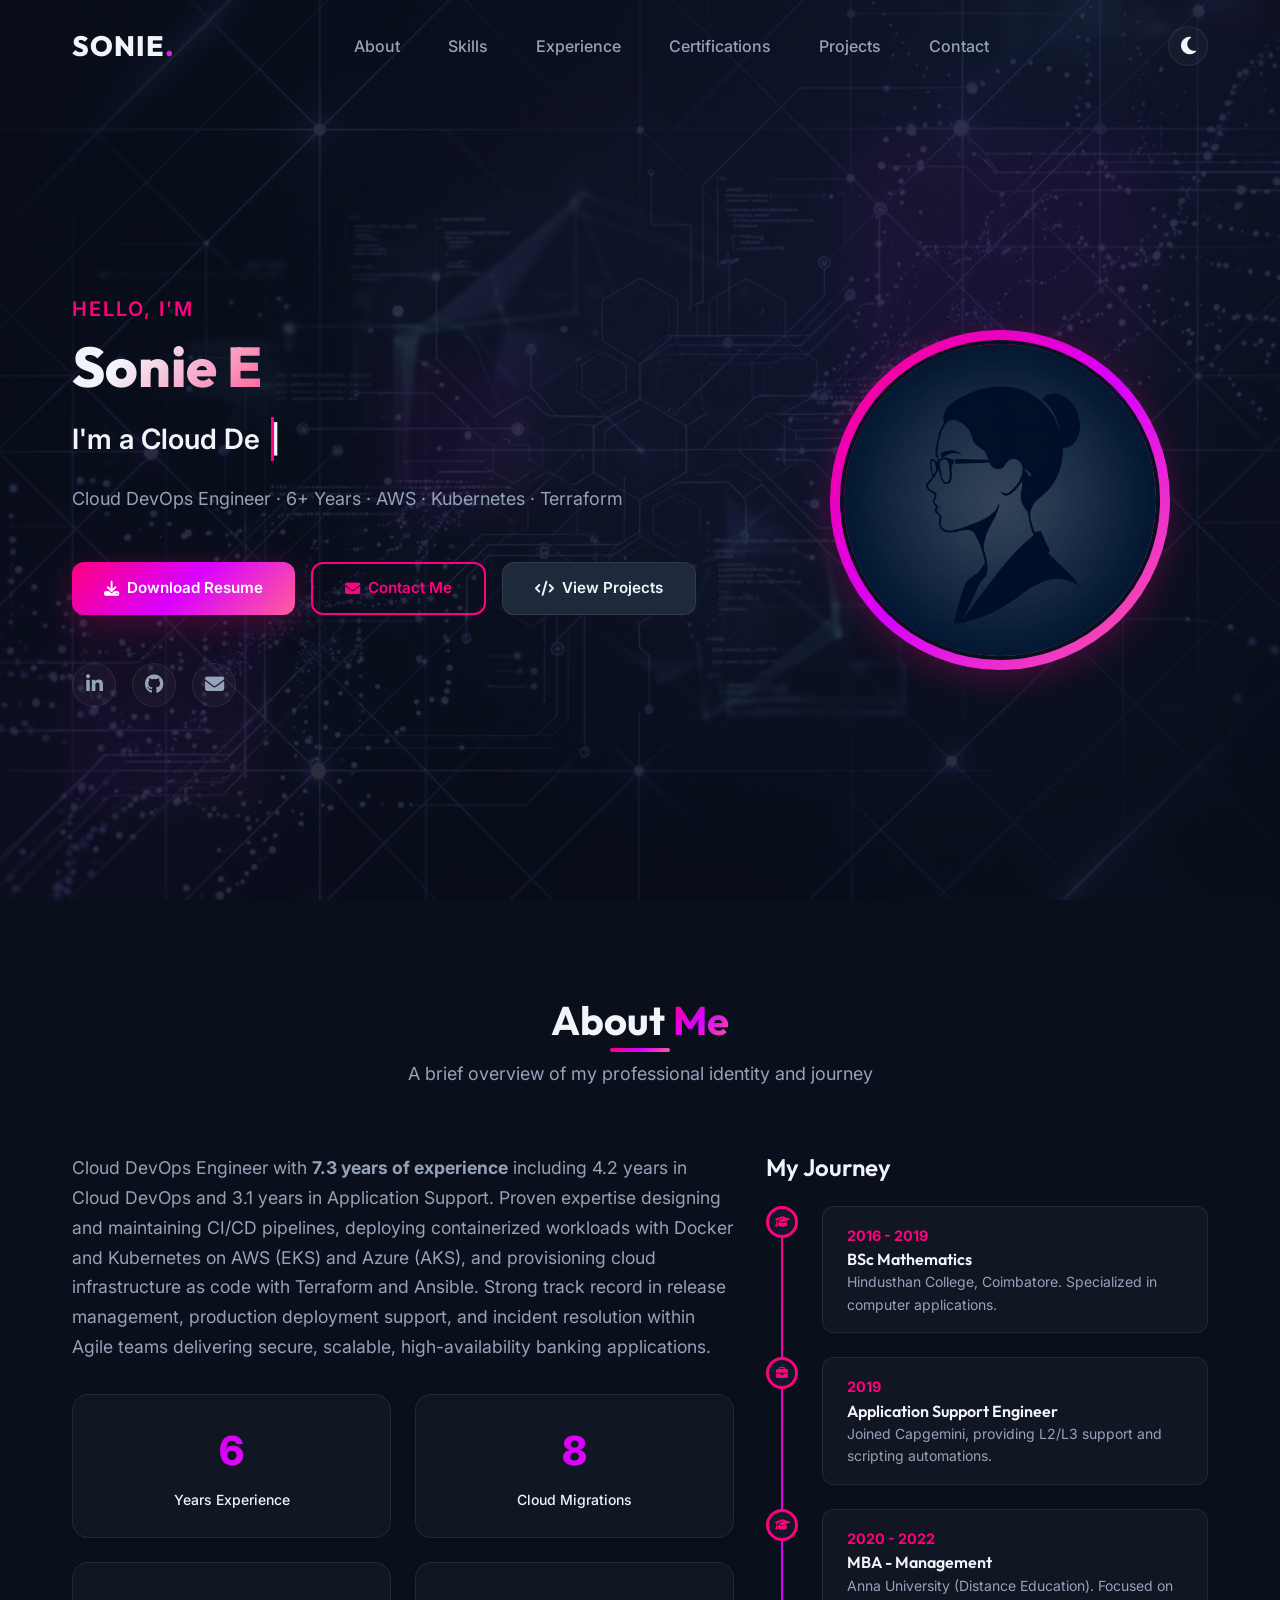
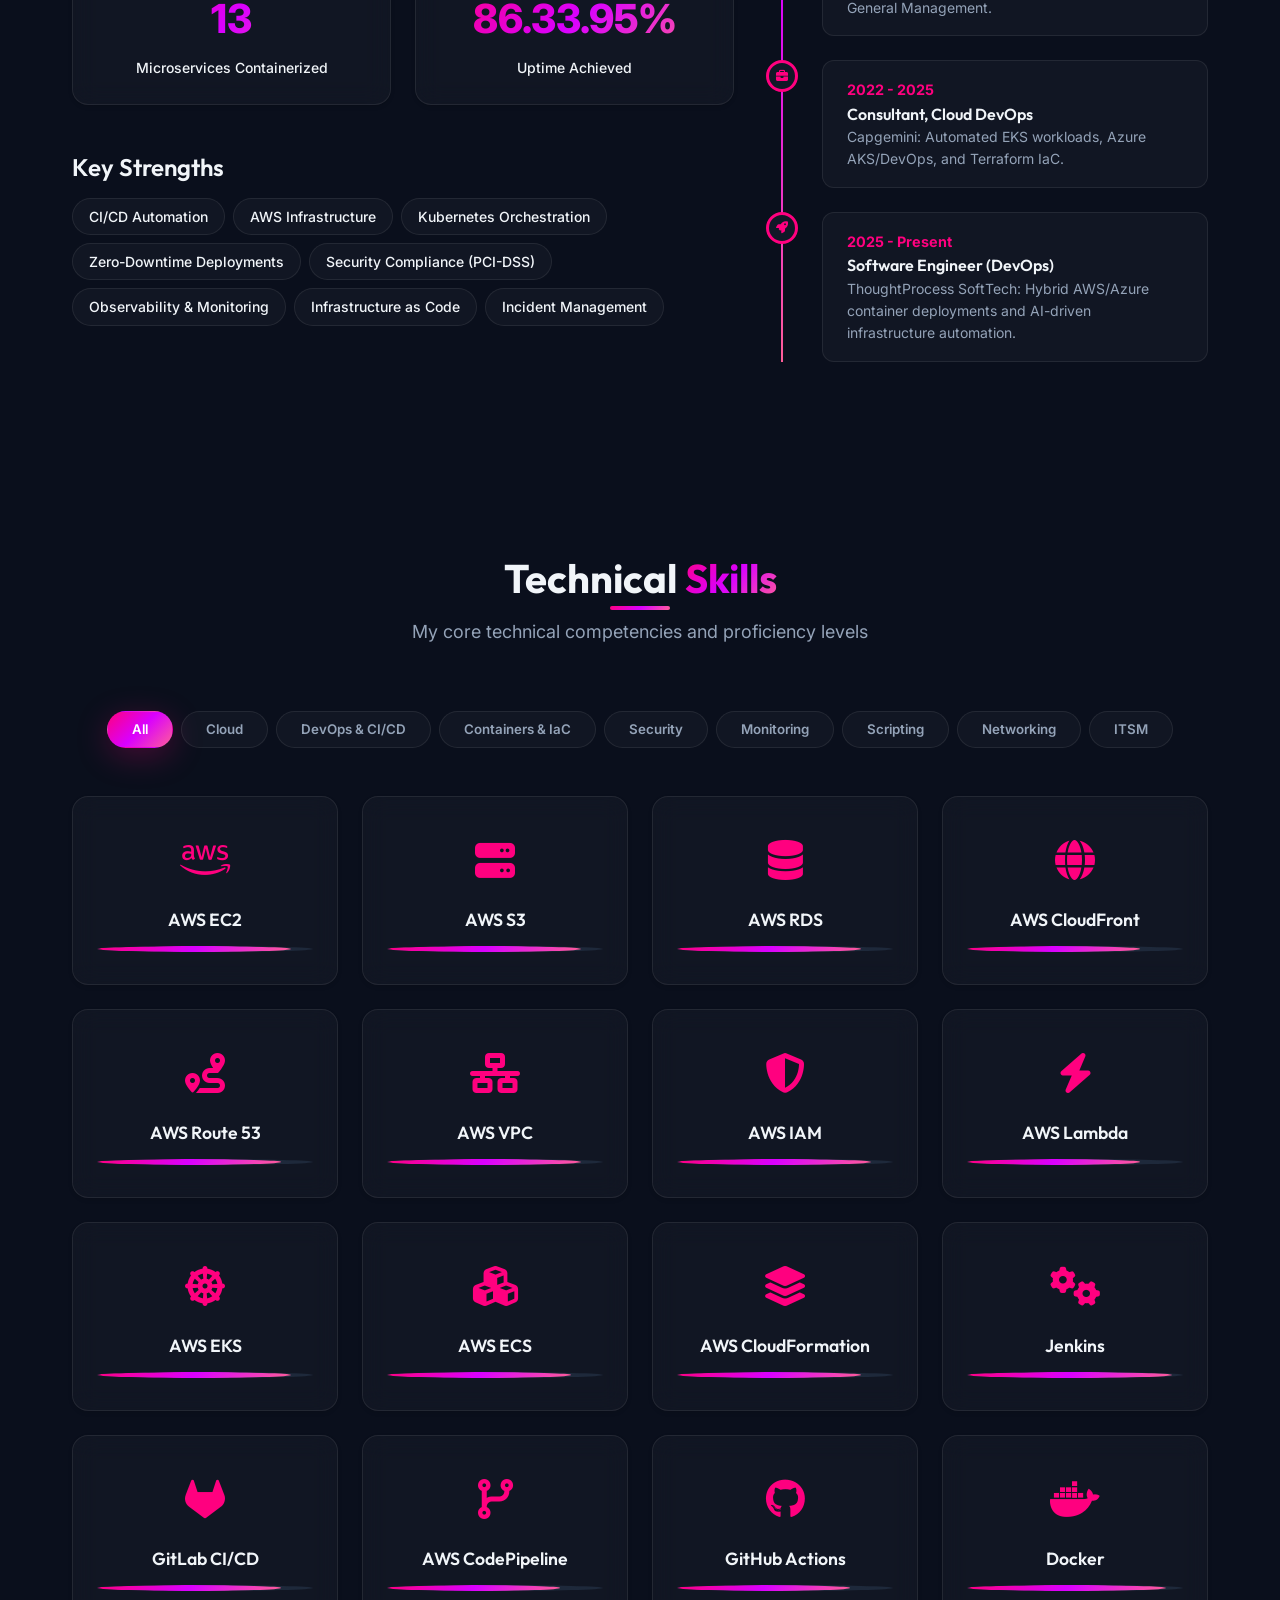
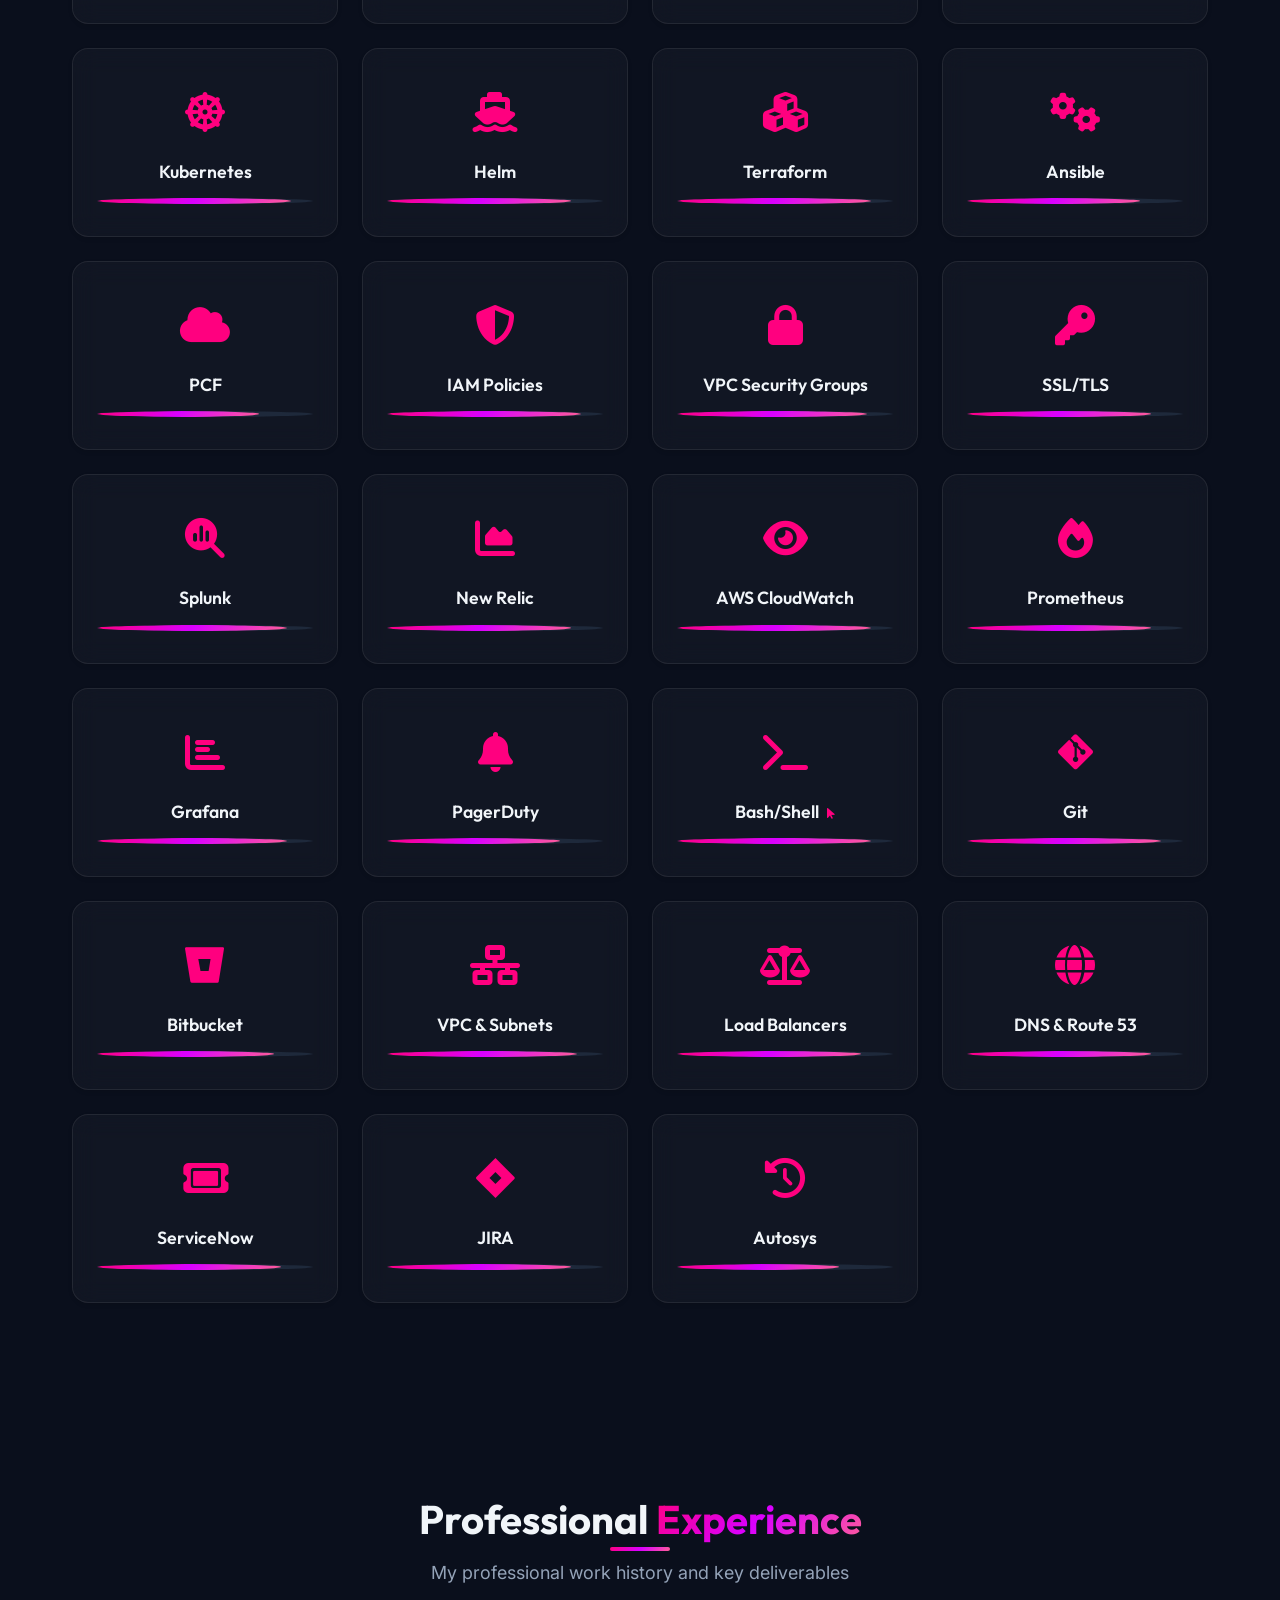
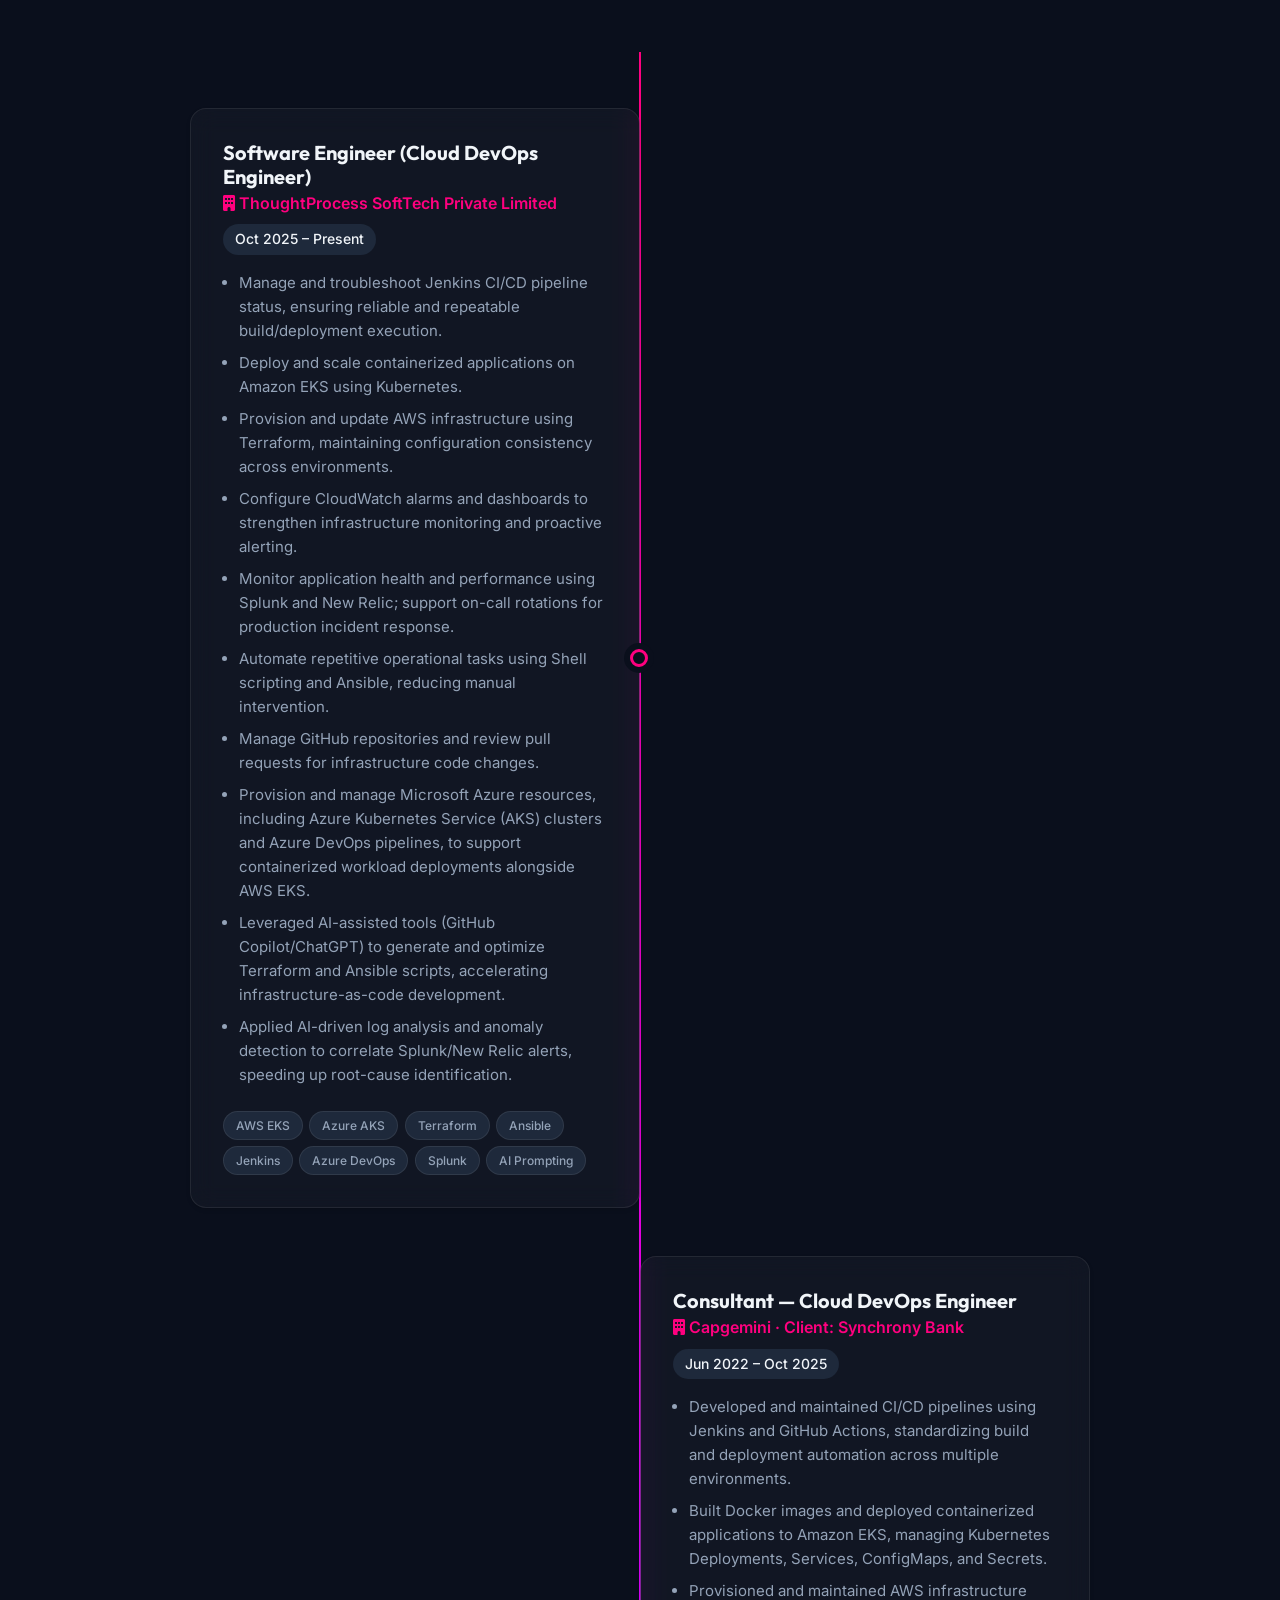
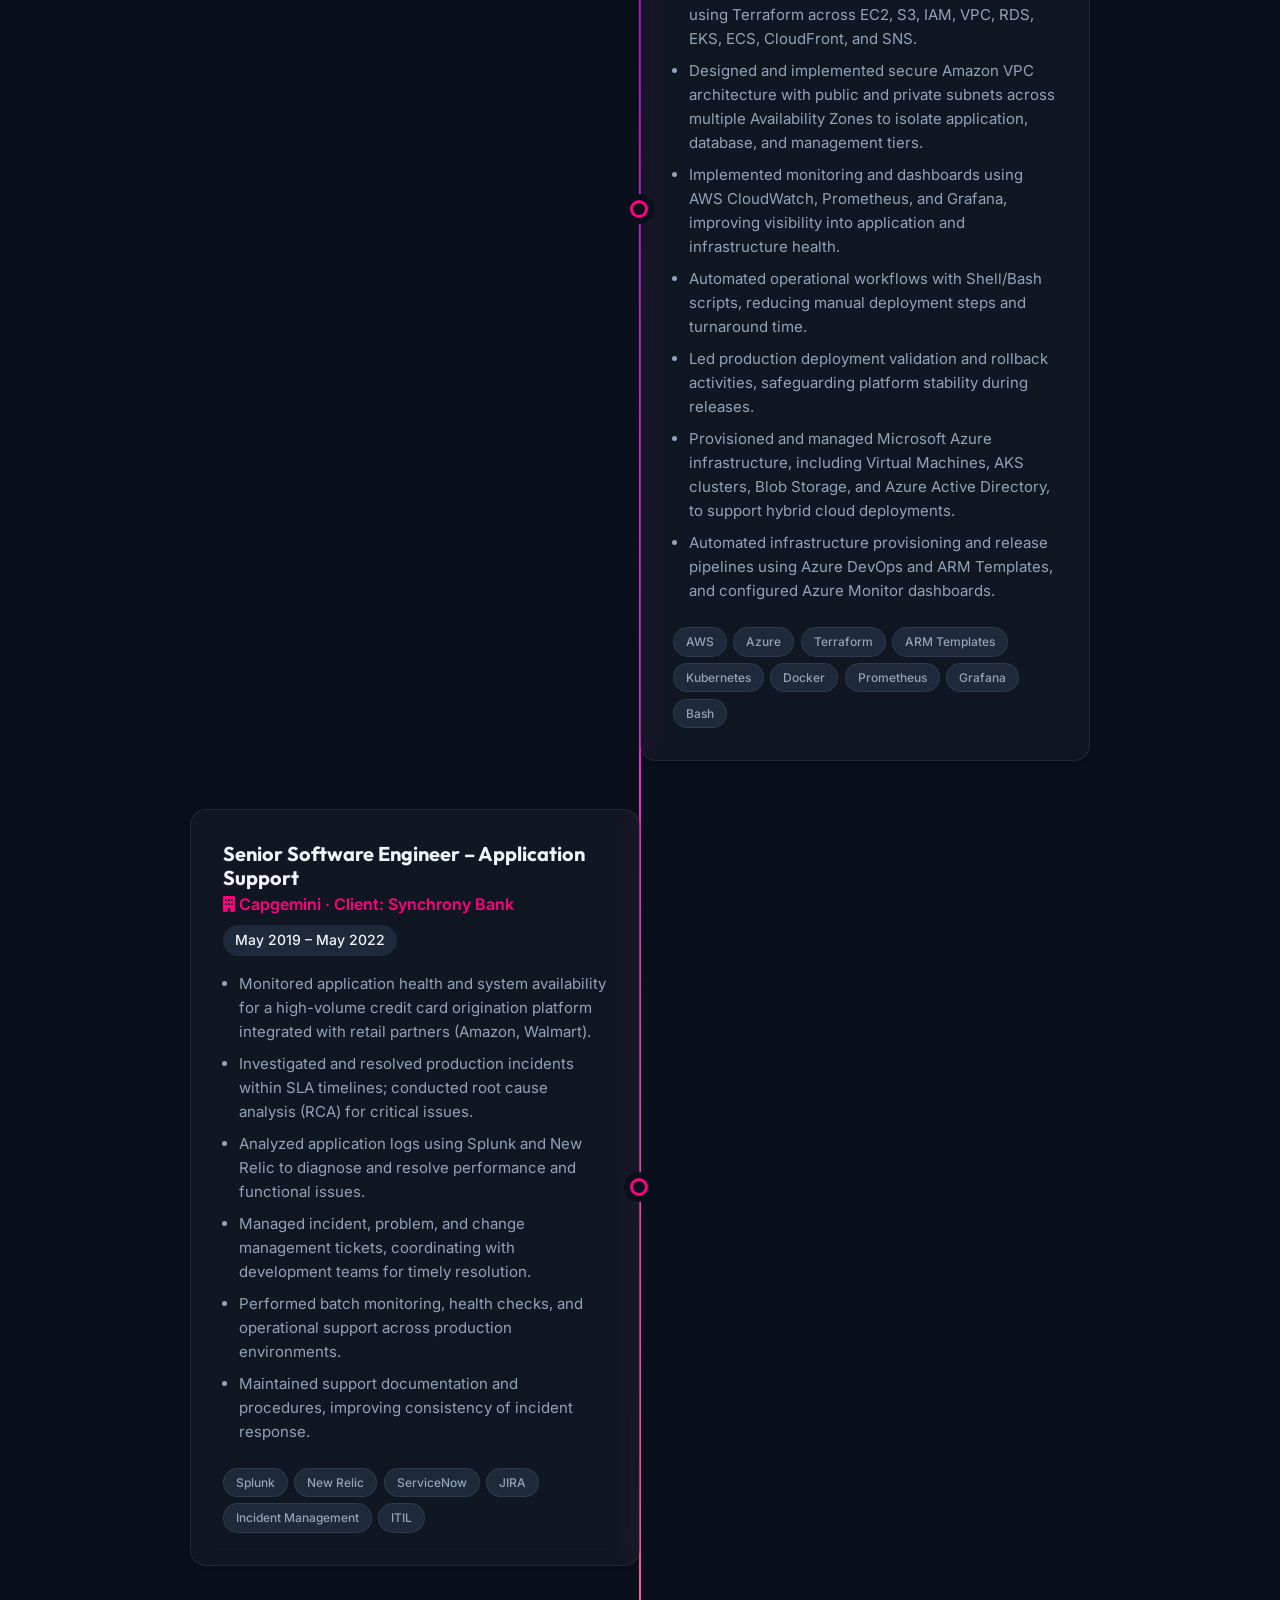
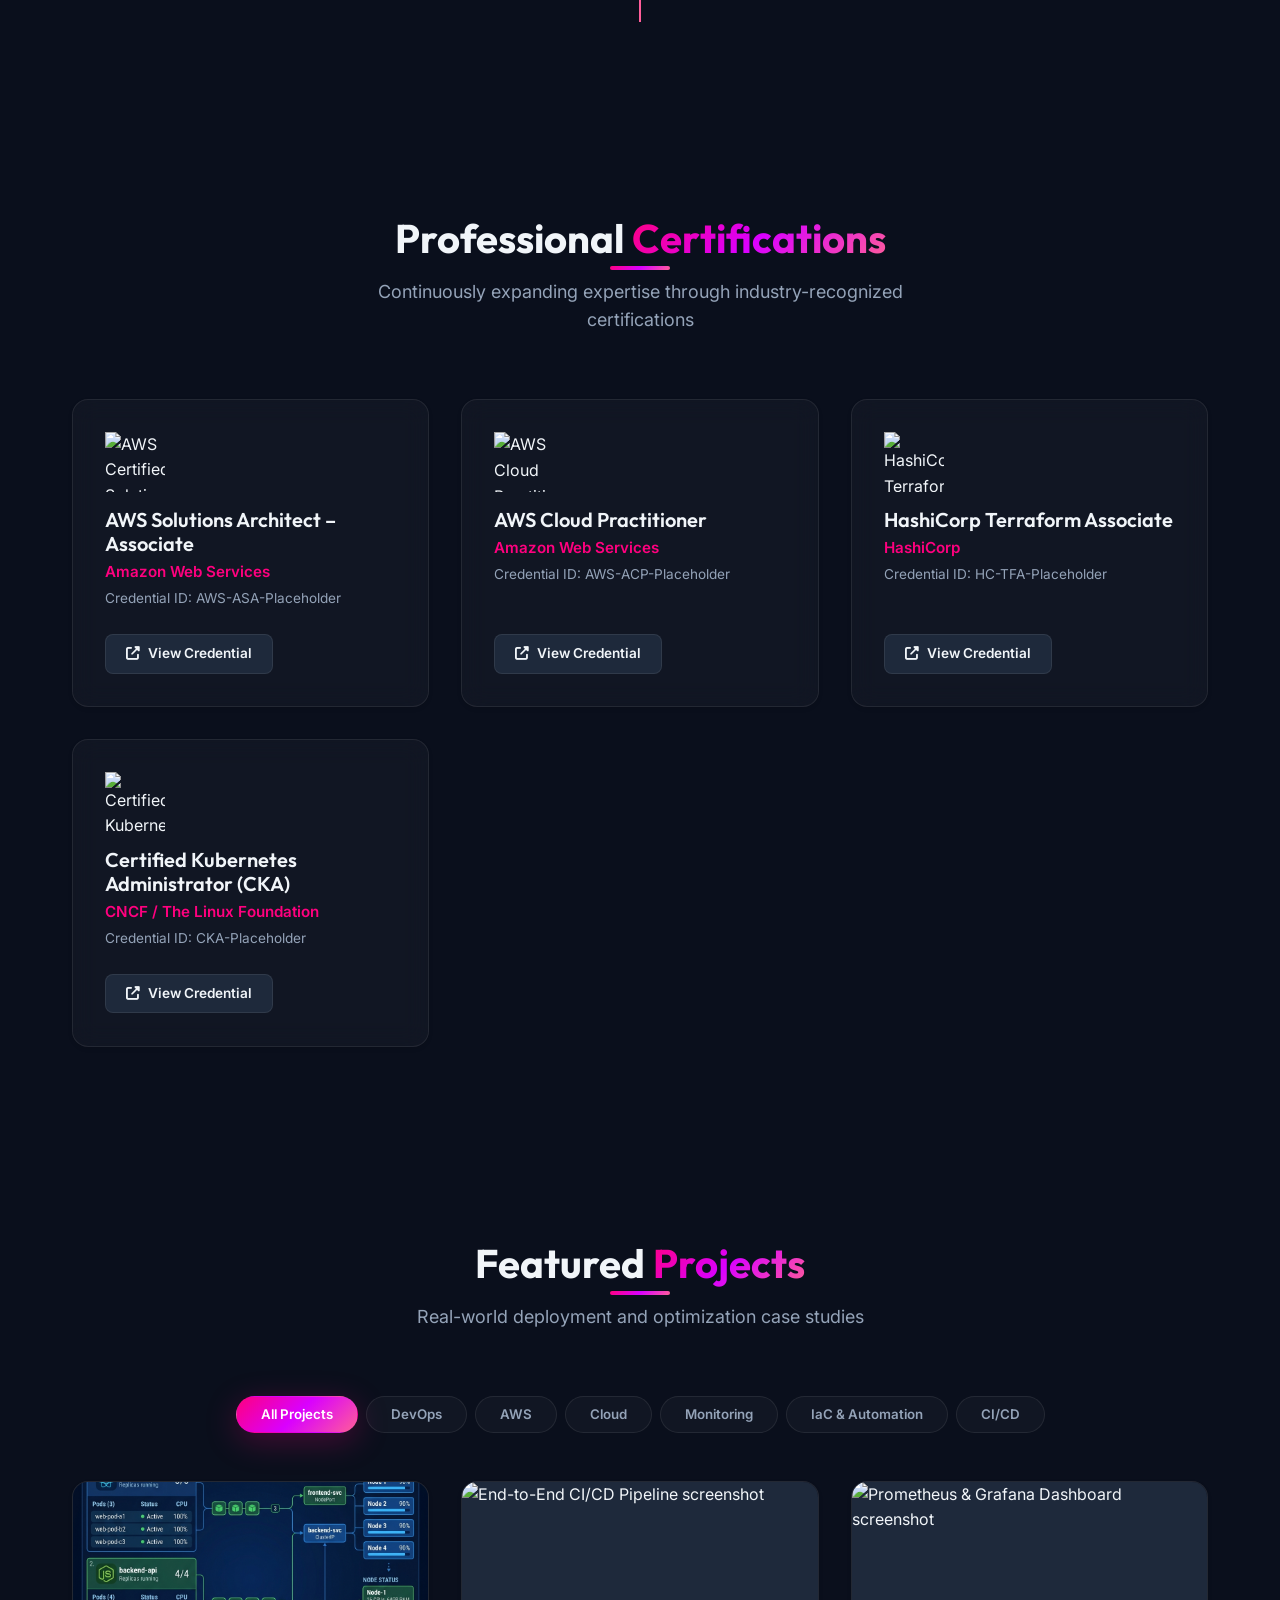
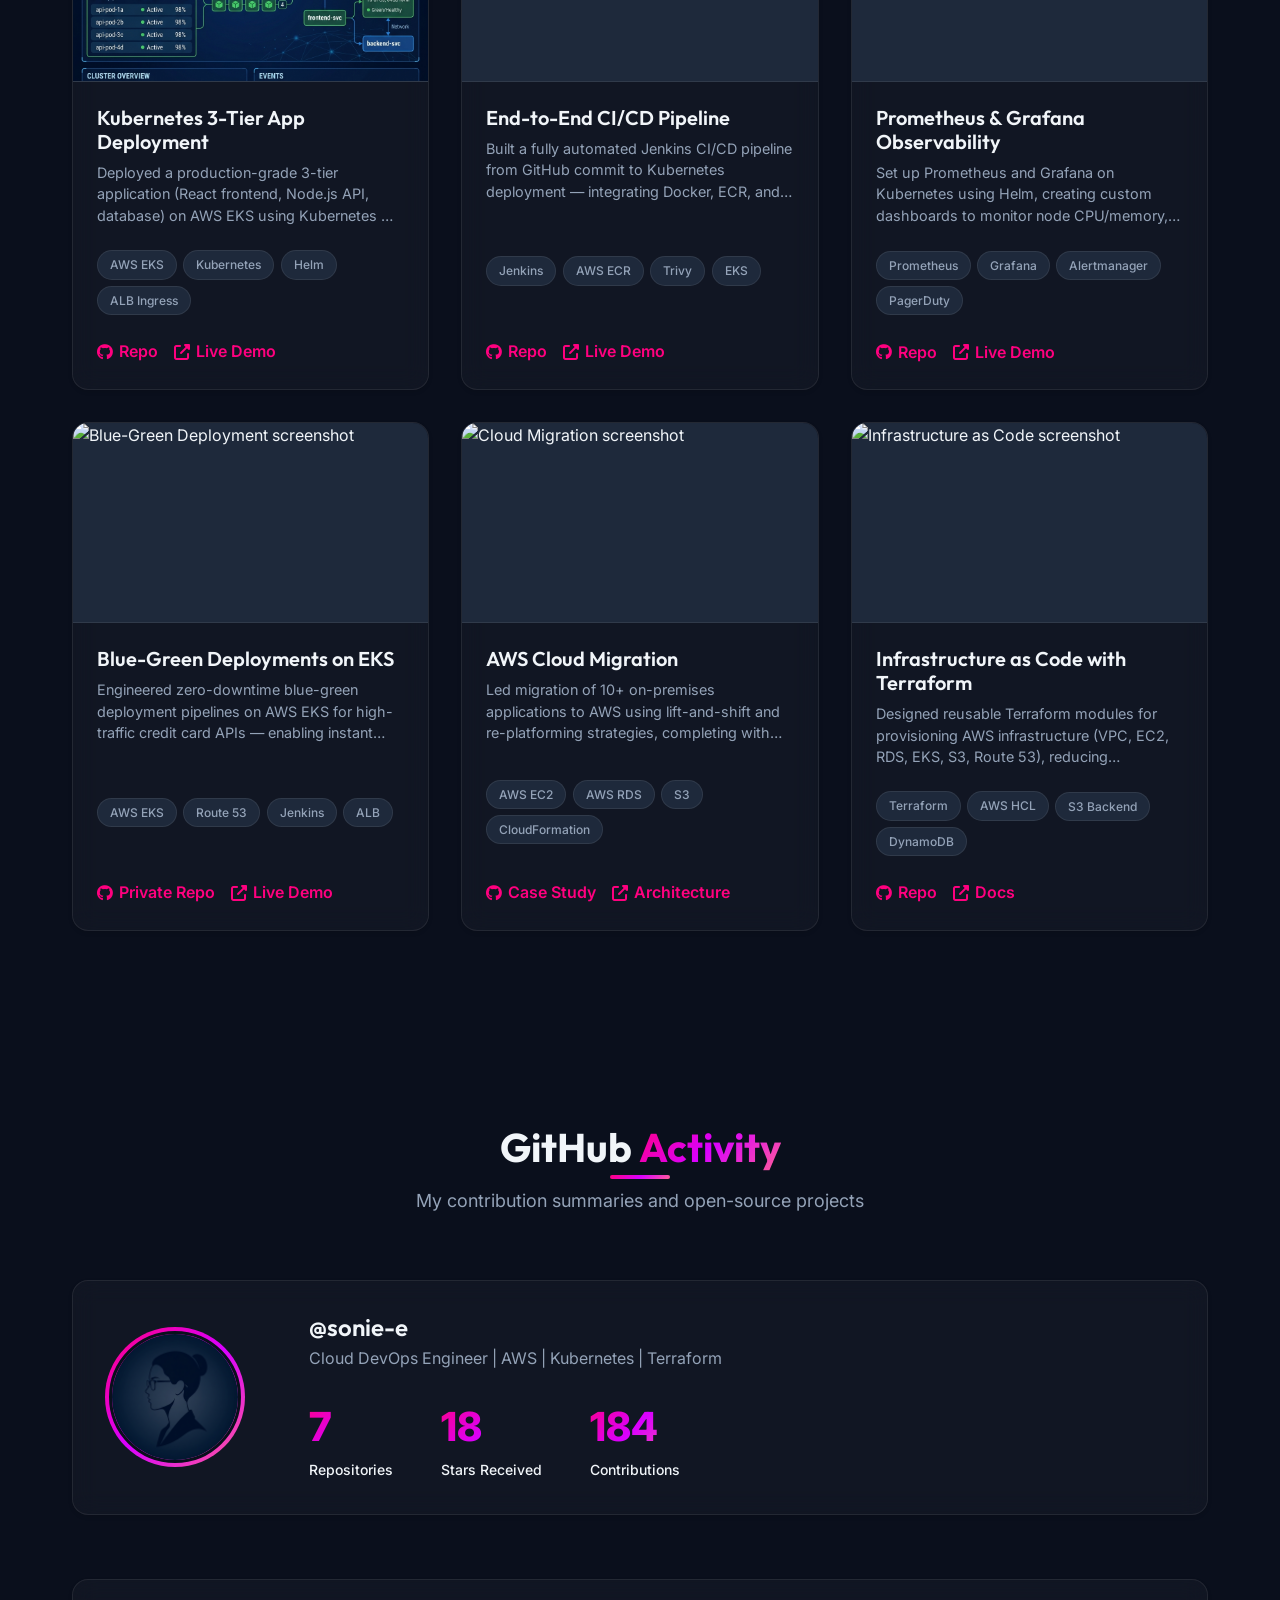
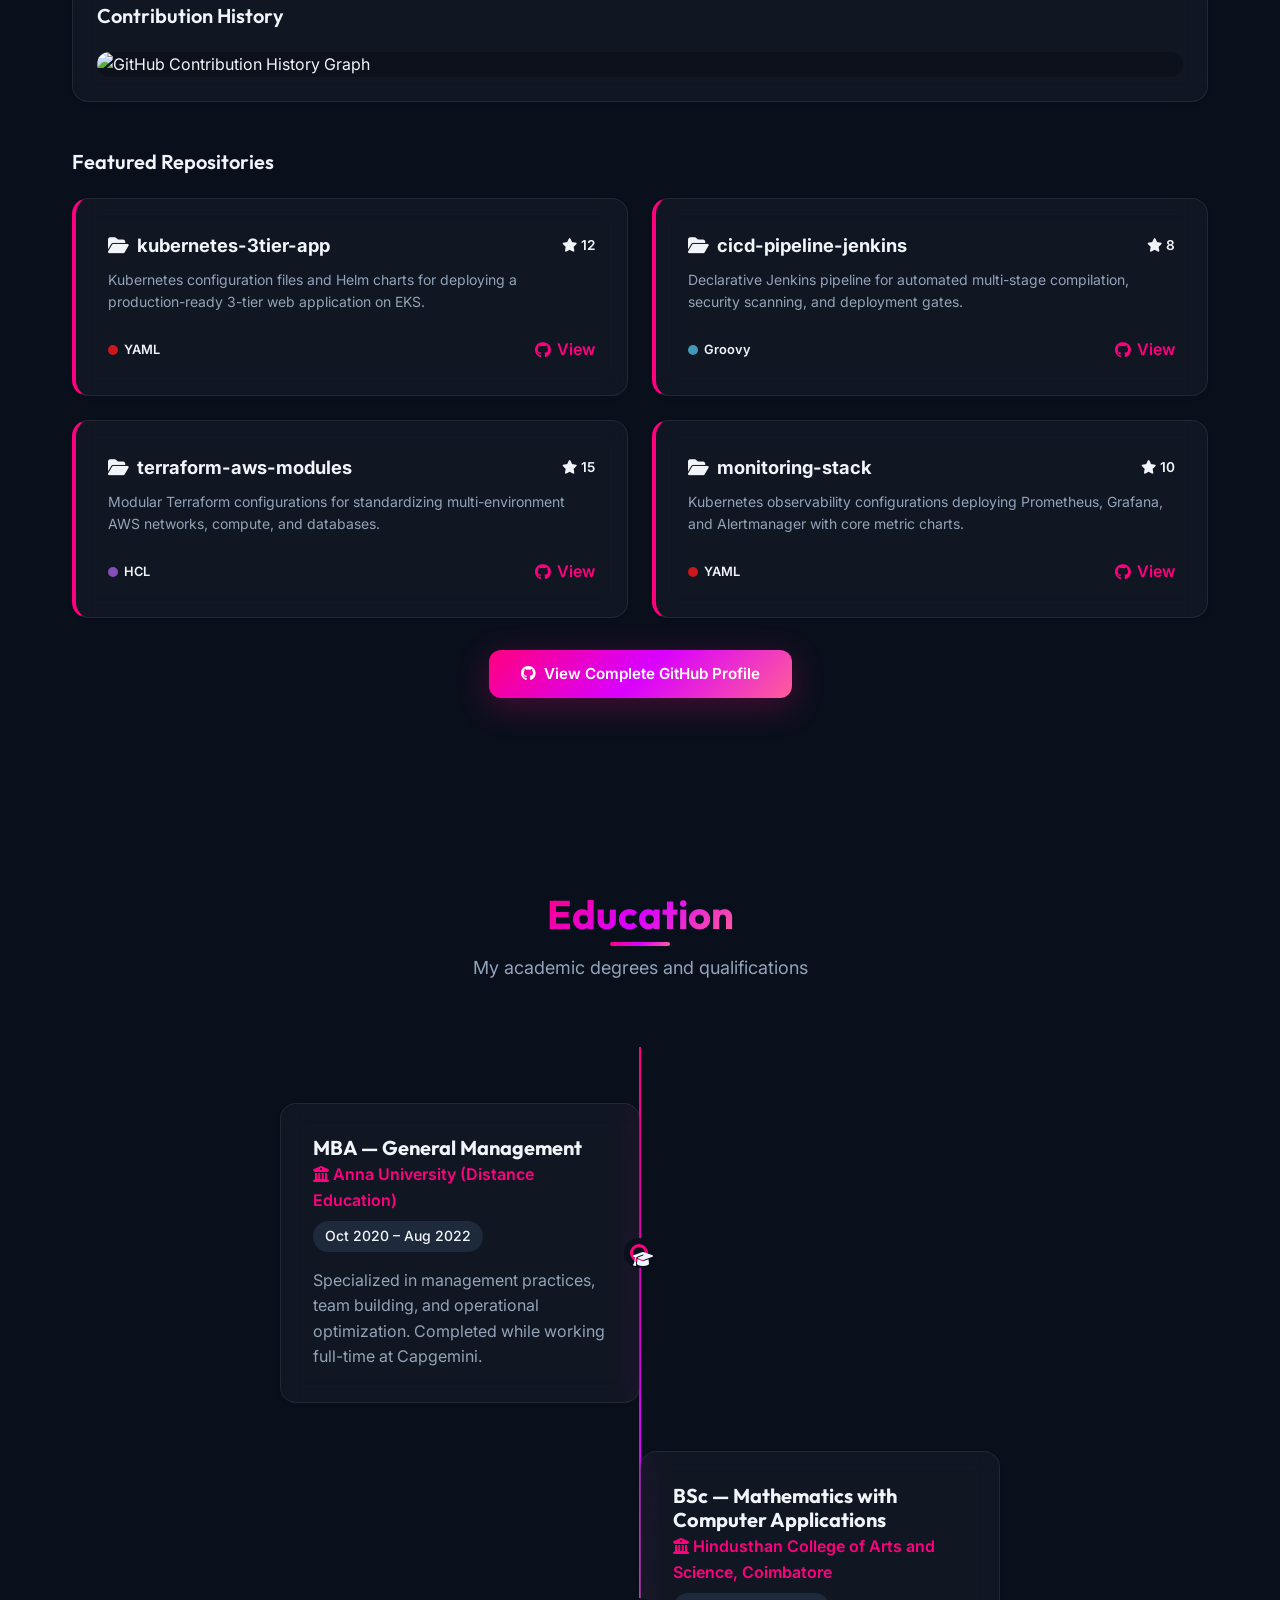
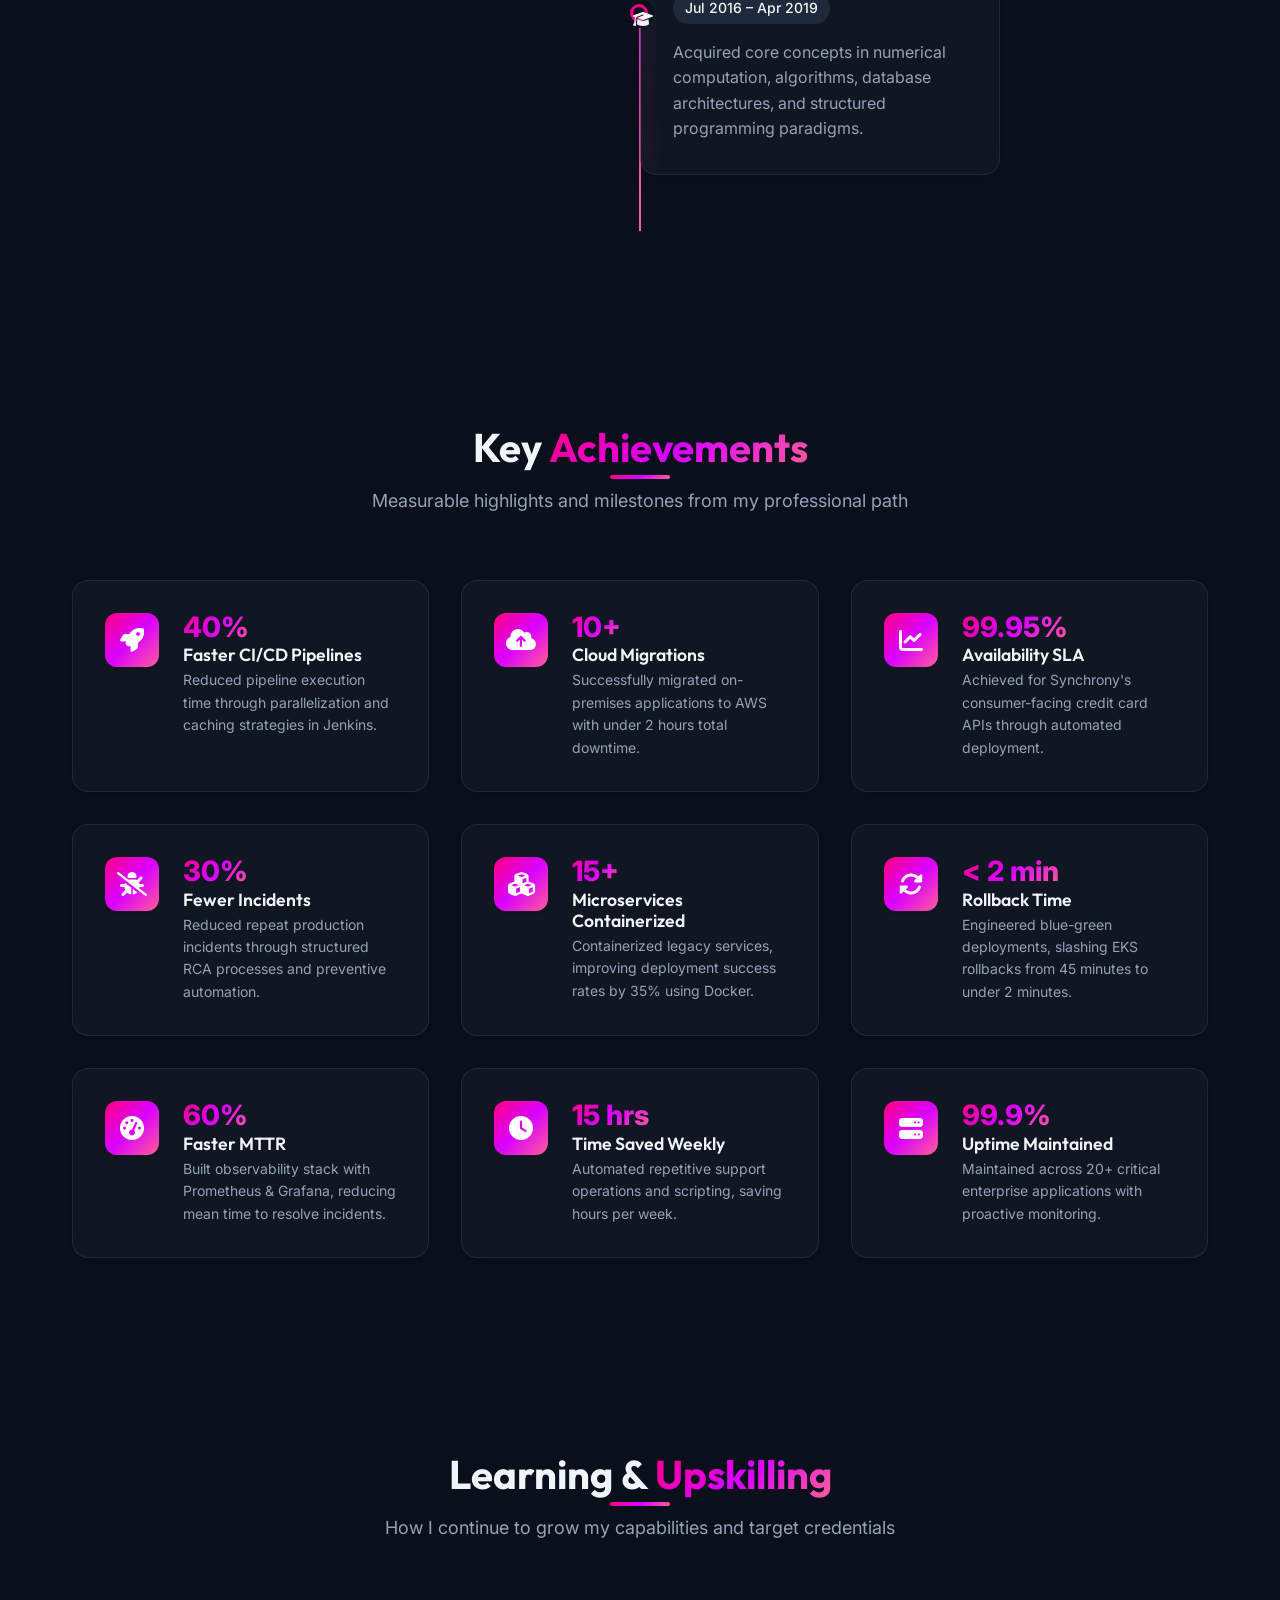
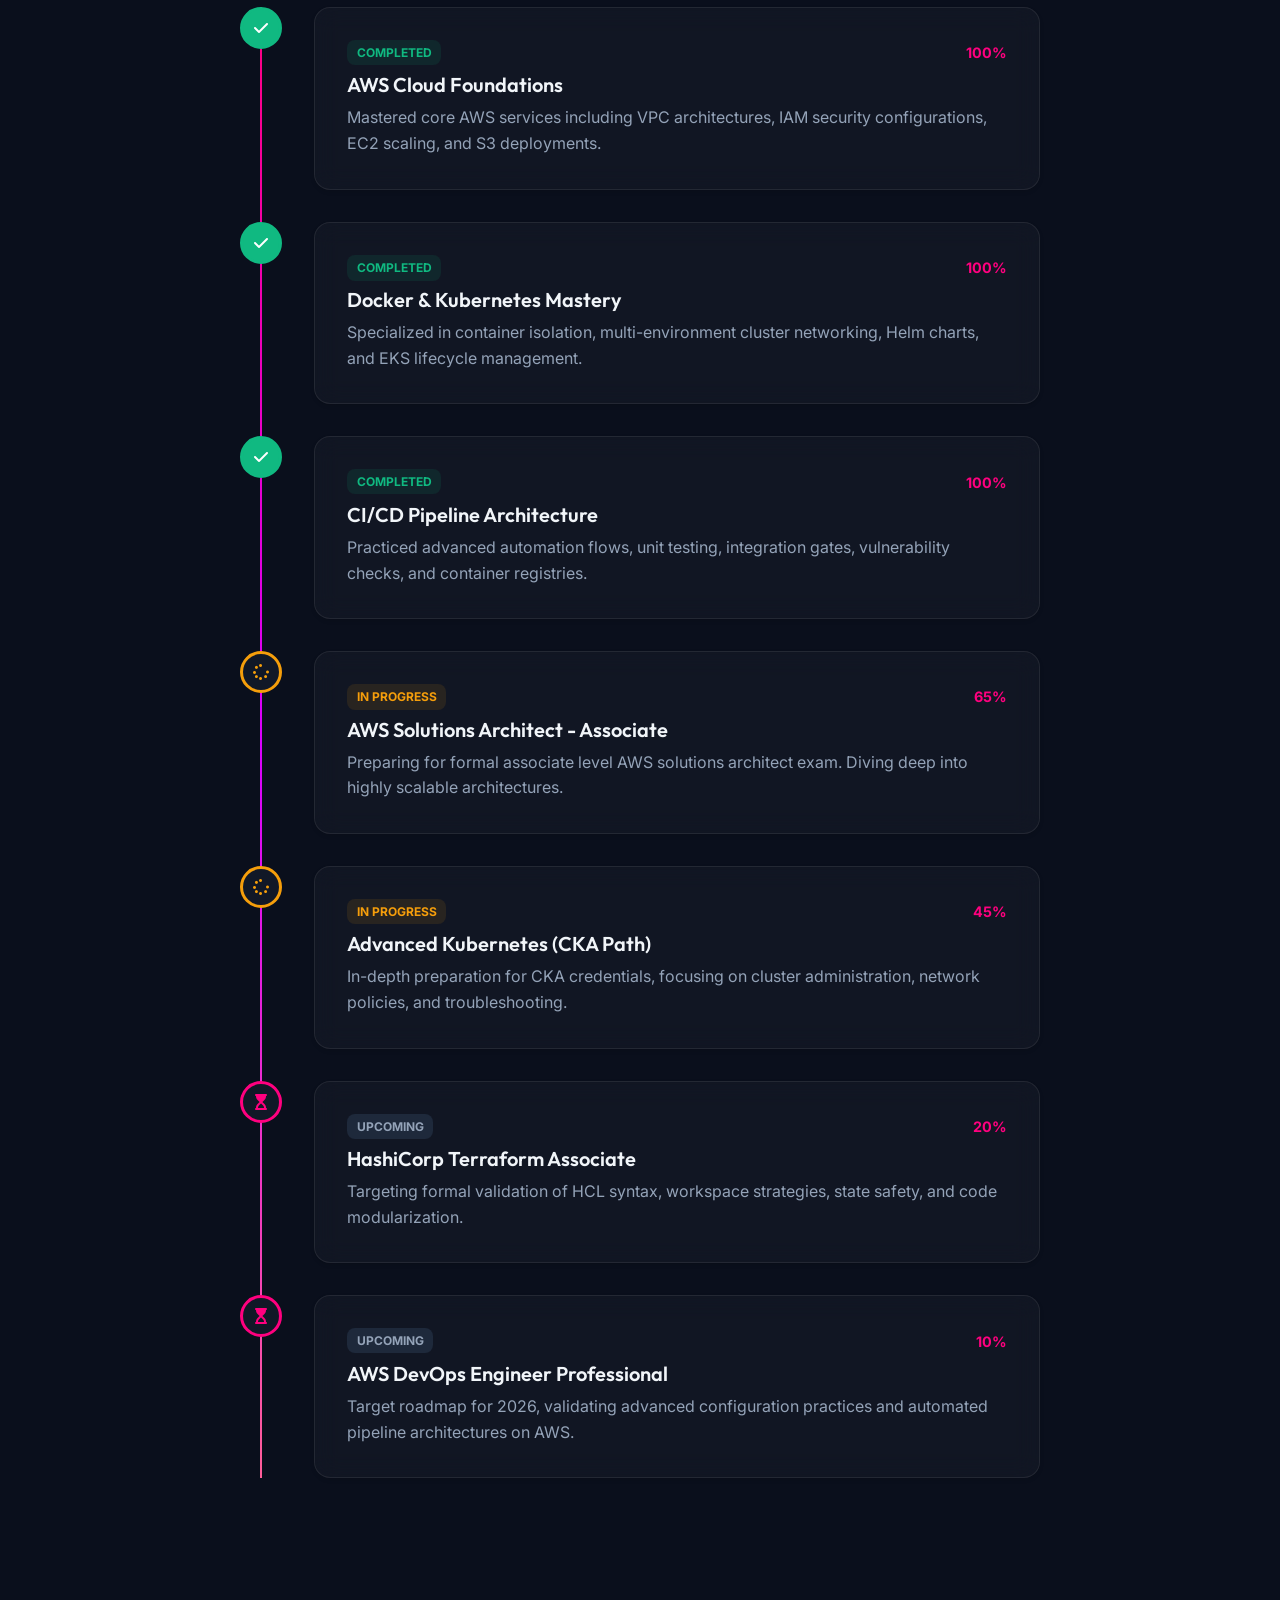
==== commit 362c212e: "Update portfolio with new ThoughtProcess SoftTech role and Azure skills" ====
--- a/index.html
+++ b/index.html
@@ -171,12 +171,12 @@
         <div class="grid about-grid">
           <div class="about-info reveal-left">
             <p class="about-summary">
-              Results-driven Cloud DevOps Engineer with <strong>6+ years of experience</strong> designing, automating, and optimizing CI/CD pipelines, cloud infrastructure, and security practices on AWS. Proven track record of delivering high-availability solutions for large-scale financial and enterprise clients including <strong>Synchrony Financial</strong>. Expertise in Terraform, Kubernetes, Docker, Jenkins, and monitoring tools. Adept at cross-functional collaboration to accelerate deployment velocity and ensure security compliance.
+              Cloud DevOps Engineer with <strong>7.3 years of experience</strong> including 4.2 years in Cloud DevOps and 3.1 years in Application Support. Proven expertise designing and maintaining CI/CD pipelines, deploying containerized workloads with Docker and Kubernetes on AWS (EKS) and Azure (AKS), and provisioning cloud infrastructure as code with Terraform and Ansible. Strong track record in release management, production deployment support, and incident resolution within Agile teams delivering secure, scalable, high-availability banking applications.
             </p>
             
             <div class="grid stats-grid">
               <div class="glass-card stat-card">
-                <span class="stat-number accent-text" data-target="6">0</span>
+                <span class="stat-number accent-text" data-target="7">0</span>
                 <span class="stat-label">Years Experience</span>
               </div>
               <div class="glass-card stat-card">
@@ -243,17 +243,17 @@
                 <div class="journey-dot"><i class="fas fa-briefcase"></i></div>
                 <div class="journey-content">
                   <span class="journey-year">2022 - 2025</span>
-                  <h4 class="journey-title">Cloud DevOps Engineer</h4>
-                  <p class="journey-desc">Promoted to DevOps Consultant, automating EKS workloads and Terraform IaC.</p>
+                  <h4 class="journey-title">Consultant, Cloud DevOps</h4>
+                  <p class="journey-desc">Capgemini: Automated EKS workloads, Azure AKS/DevOps, and Terraform IaC.</p>
                 </div>
               </div>
               <!-- Node 5 -->
               <div class="journey-node">
                 <div class="journey-dot"><i class="fas fa-rocket"></i></div>
                 <div class="journey-content">
-                  <span class="journey-year">Present</span>
-                  <h4 class="journey-title">Self-Learning DevOps & AI Automation</h4>
-                  <p class="journey-desc">Doing hands-on in DevOps automation with AI.</p>
+                  <span class="journey-year">2025 - Present</span>
+                  <h4 class="journey-title">Software Engineer (DevOps)</h4>
+                  <p class="journey-desc">ThoughtProcess SoftTech: Hybrid AWS/Azure container deployments and AI-driven infrastructure automation.</p>
                 </div>
               </div>
             </div>
@@ -591,63 +591,103 @@
             <div class="glass-card timeline-content">
               <div class="timeline-header">
                 <div>
-                  <h4 class="timeline-role">Consultant — Cloud DevOps Engineer</h4>
-                  <p class="timeline-company"><i class="fas fa-building"></i> Capgemini · Client: Synchrony Financial</p>
-                </div>
-                <span class="timeline-date">May 2022 – Oct 2025</span>
+                  <h4 class="timeline-role">Software Engineer (Cloud DevOps Engineer)</h4>
+                  <p class="timeline-company"><i class="fas fa-building"></i> ThoughtProcess SoftTech Private Limited</p>
+                </div>
+                <span class="timeline-date">Oct 2025 – Present</span>
               </div>
               
               <ul class="timeline-details">
-                <li>Architected and maintained robust CI/CD pipelines utilizing Jenkins and GitHub Actions, streamlining build, testing, and deployment workflows across multiple environments.</li>
-                <li>Provisioned and managed secure, scalable AWS infrastructure elements (EC2, VPC, IAM, RDS) utilizing Terraform.</li>
-                <li>Orchestrated containerized application deployments into Amazon EKS, effectively managing Deployments, Services, ConfigMaps, and Secrets for zero-downtime rollouts.</li>
-                <li>Developed custom Shell and Bash scripts to automate repetitive operational tasks, significantly reducing manual intervention and deployment times.</li>
-                <li>Implemented comprehensive monitoring solutions using Prometheus, Grafana, and AWS CloudWatch. Performed deep log analysis via Splunk and New Relic to proactively identify bottlenecks and ensure strict SLA compliance.</li>
-                <li>Collaborated closely with development, QA, and infrastructure teams in Agile/Scrum ceremonies to execute seamless production rollouts, validate deployments, and manage operational runbooks.</li>
+                <li>Manage and troubleshoot Jenkins CI/CD pipeline status, ensuring reliable and repeatable build/deployment execution.</li>
+                <li>Deploy and scale containerized applications on Amazon EKS using Kubernetes.</li>
+                <li>Provision and update AWS infrastructure using Terraform, maintaining configuration consistency across environments.</li>
+                <li>Configure CloudWatch alarms and dashboards to strengthen infrastructure monitoring and proactive alerting.</li>
+                <li>Monitor application health and performance using Splunk and New Relic; support on-call rotations for production incident response.</li>
+                <li>Automate repetitive operational tasks using Shell scripting and Ansible, reducing manual intervention.</li>
+                <li>Manage GitHub repositories and review pull requests for infrastructure code changes.</li>
+                <li>Provision and manage Microsoft Azure resources, including Azure Kubernetes Service (AKS) clusters and Azure DevOps pipelines, to support containerized workload deployments alongside AWS EKS.</li>
+                <li>Leveraged AI-assisted tools (GitHub Copilot/ChatGPT) to generate and optimize Terraform and Ansible scripts, accelerating infrastructure-as-code development.</li>
+                <li>Applied AI-driven log analysis and anomaly detection to correlate Splunk/New Relic alerts, speeding up root-cause identification.</li>
               </ul>
               
               <div class="timeline-tags">
-                <span class="tag">AWS</span>
+                <span class="tag">AWS EKS</span>
+                <span class="tag">Azure AKS</span>
                 <span class="tag">Terraform</span>
-                <span class="tag">Kubernetes</span>
-                <span class="tag">Docker</span>
+                <span class="tag">Ansible</span>
                 <span class="tag">Jenkins</span>
-                <span class="tag">Helm</span>
-                <span class="tag">Prometheus</span>
-                <span class="tag">Grafana</span>
+                <span class="tag">Azure DevOps</span>
                 <span class="tag">Splunk</span>
-                <span class="tag">New Relic</span>
-              </div>
-            </div>
-          </div>
-          
+                <span class="tag">AI Prompting</span>
+              </div>
+            </div>
+          </div>
+
           <!-- Entry 2 -->
           <div class="timeline-item">
             <div class="timeline-dot"></div>
             <div class="glass-card timeline-content">
               <div class="timeline-header">
                 <div>
+                  <h4 class="timeline-role">Consultant — Cloud DevOps Engineer</h4>
+                  <p class="timeline-company"><i class="fas fa-building"></i> Capgemini · Client: Synchrony Bank</p>
+                </div>
+                <span class="timeline-date">Jun 2022 – Oct 2025</span>
+              </div>
+              
+              <ul class="timeline-details">
+                <li>Developed and maintained CI/CD pipelines using Jenkins and GitHub Actions, standardizing build and deployment automation across multiple environments.</li>
+                <li>Built Docker images and deployed containerized applications to Amazon EKS, managing Kubernetes Deployments, Services, ConfigMaps, and Secrets.</li>
+                <li>Provisioned and maintained AWS infrastructure using Terraform across EC2, S3, IAM, VPC, RDS, EKS, ECS, CloudFront, and SNS.</li>
+                <li>Designed and implemented secure Amazon VPC architecture with public and private subnets across multiple Availability Zones to isolate application, database, and management tiers.</li>
+                <li>Implemented monitoring and dashboards using AWS CloudWatch, Prometheus, and Grafana, improving visibility into application and infrastructure health.</li>
+                <li>Automated operational workflows with Shell/Bash scripts, reducing manual deployment steps and turnaround time.</li>
+                <li>Led production deployment validation and rollback activities, safeguarding platform stability during releases.</li>
+                <li>Provisioned and managed Microsoft Azure infrastructure, including Virtual Machines, AKS clusters, Blob Storage, and Azure Active Directory, to support hybrid cloud deployments.</li>
+                <li>Automated infrastructure provisioning and release pipelines using Azure DevOps and ARM Templates, and configured Azure Monitor dashboards.</li>
+              </ul>
+              
+              <div class="timeline-tags">
+                <span class="tag">AWS</span>
+                <span class="tag">Azure</span>
+                <span class="tag">Terraform</span>
+                <span class="tag">ARM Templates</span>
+                <span class="tag">Kubernetes</span>
+                <span class="tag">Docker</span>
+                <span class="tag">Prometheus</span>
+                <span class="tag">Grafana</span>
+                <span class="tag">Bash</span>
+              </div>
+            </div>
+          </div>
+          
+          <!-- Entry 3 -->
+          <div class="timeline-item">
+            <div class="timeline-dot"></div>
+            <div class="glass-card timeline-content">
+              <div class="timeline-header">
+                <div>
                   <h4 class="timeline-role">Senior Software Engineer – Application Support</h4>
-                  <p class="timeline-company"><i class="fas fa-building"></i> Capgemini · Client: Synchrony Financial</p>
-                </div>
-                <span class="timeline-date">May 2019 – Apr 2022</span>
+                  <p class="timeline-company"><i class="fas fa-building"></i> Capgemini · Client: Synchrony Bank</p>
+                </div>
+                <span class="timeline-date">May 2019 – May 2022</span>
               </div>
               
               <ul class="timeline-details">
-                <li>Directed L2/L3 application support for a critical credit card origination platform, investigating and resolving complex production incidents within stringent SLA timelines.</li>
-                <li>Conducted thorough Root Cause Analysis (RCA) for critical incidents, spearheading incident, problem, and change management ticket workflows.</li>
-                <li>Leveraged Splunk and New Relic for comprehensive application log analysis, executing proactive health checks and batch monitoring.</li>
-                <li>Coordinated seamlessly with development teams and business users for issue resolution, release validation, and production deployment support.</li>
-                <li>Authored and maintained detailed operational documentation, support procedures, and runbooks to streamline team onboarding and troubleshooting.</li>
+                <li>Monitored application health and system availability for a high-volume credit card origination platform integrated with retail partners (Amazon, Walmart).</li>
+                <li>Investigated and resolved production incidents within SLA timelines; conducted root cause analysis (RCA) for critical issues.</li>
+                <li>Analyzed application logs using Splunk and New Relic to diagnose and resolve performance and functional issues.</li>
+                <li>Managed incident, problem, and change management tickets, coordinating with development teams for timely resolution.</li>
+                <li>Performed batch monitoring, health checks, and operational support across production environments.</li>
+                <li>Maintained support documentation and procedures, improving consistency of incident response.</li>
               </ul>
               
               <div class="timeline-tags">
-                <span class="tag">ServiceNow</span>
                 <span class="tag">Splunk</span>
                 <span class="tag">New Relic</span>
-                <span class="tag">Bash</span>
-                <span class="tag">PCF</span>
+                <span class="tag">ServiceNow</span>
                 <span class="tag">JIRA</span>
+                <span class="tag">Incident Management</span>
                 <span class="tag">ITIL</span>
               </div>
             </div>
